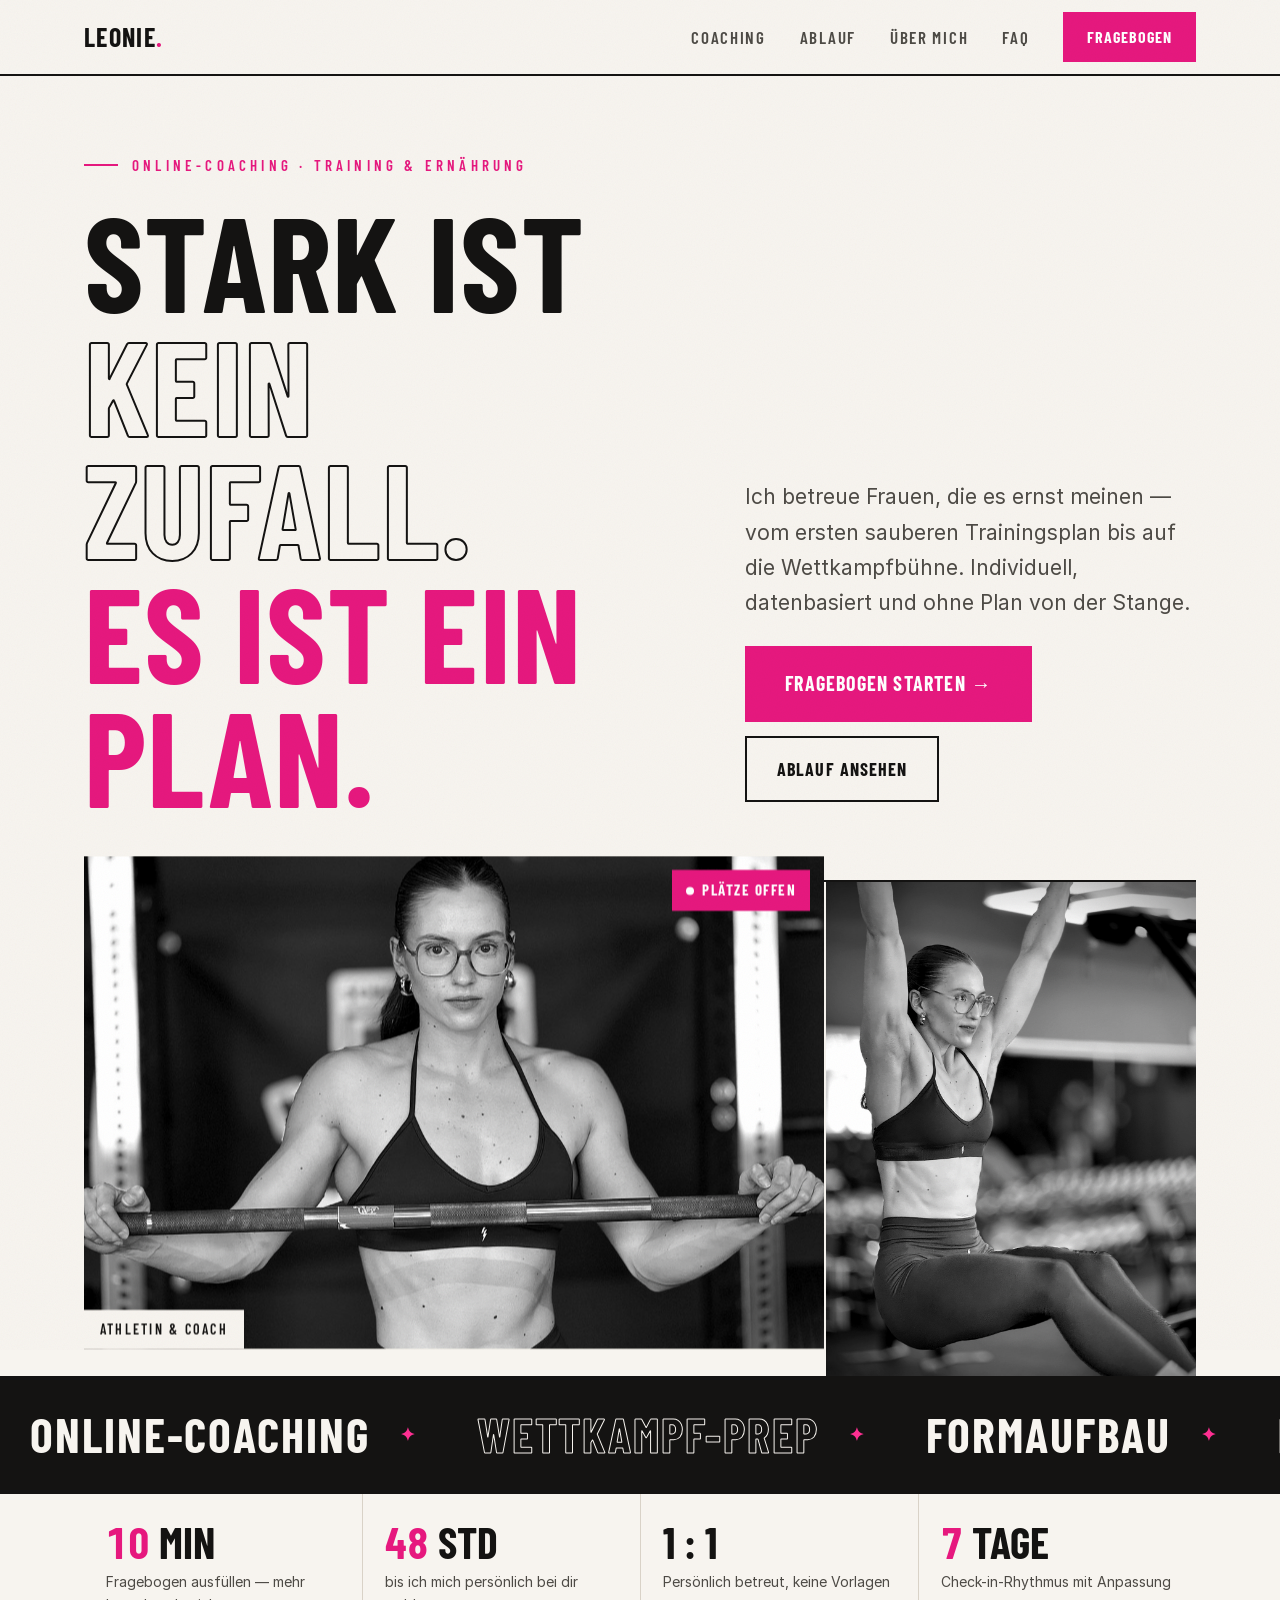
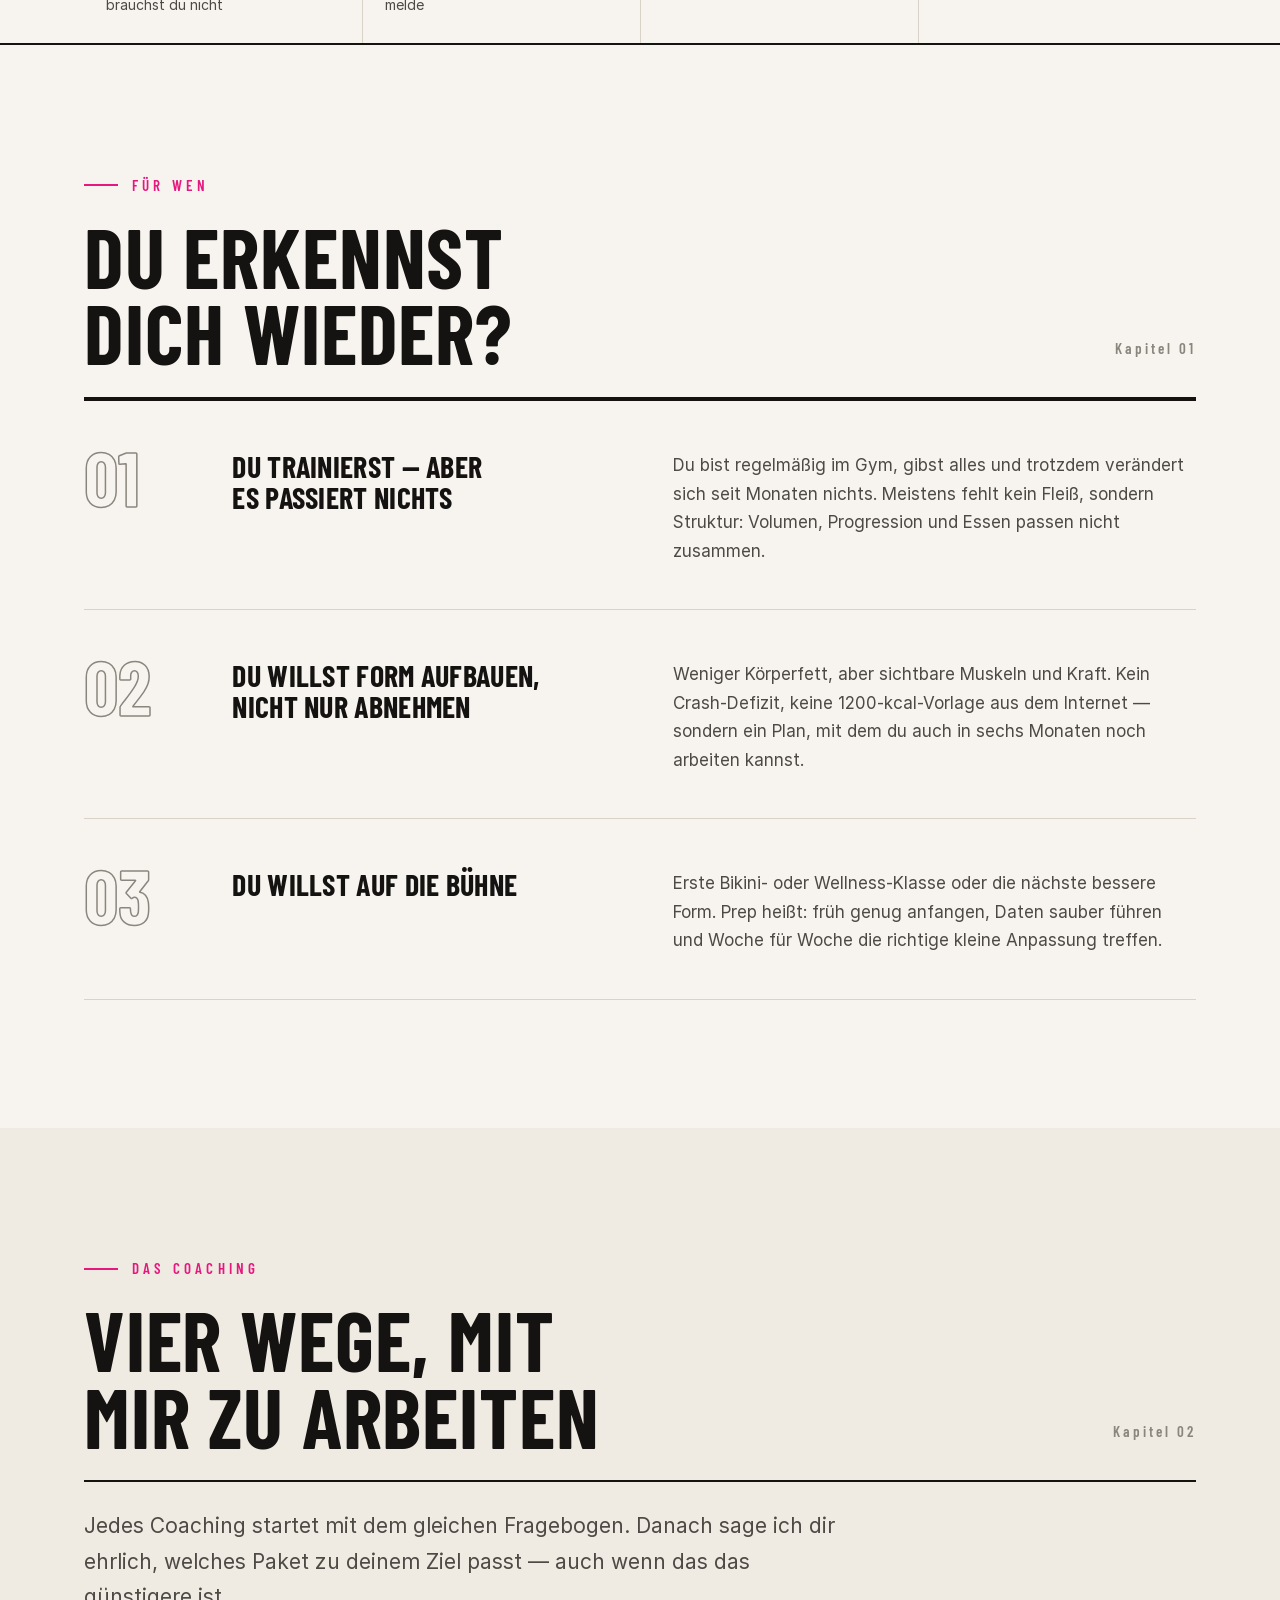
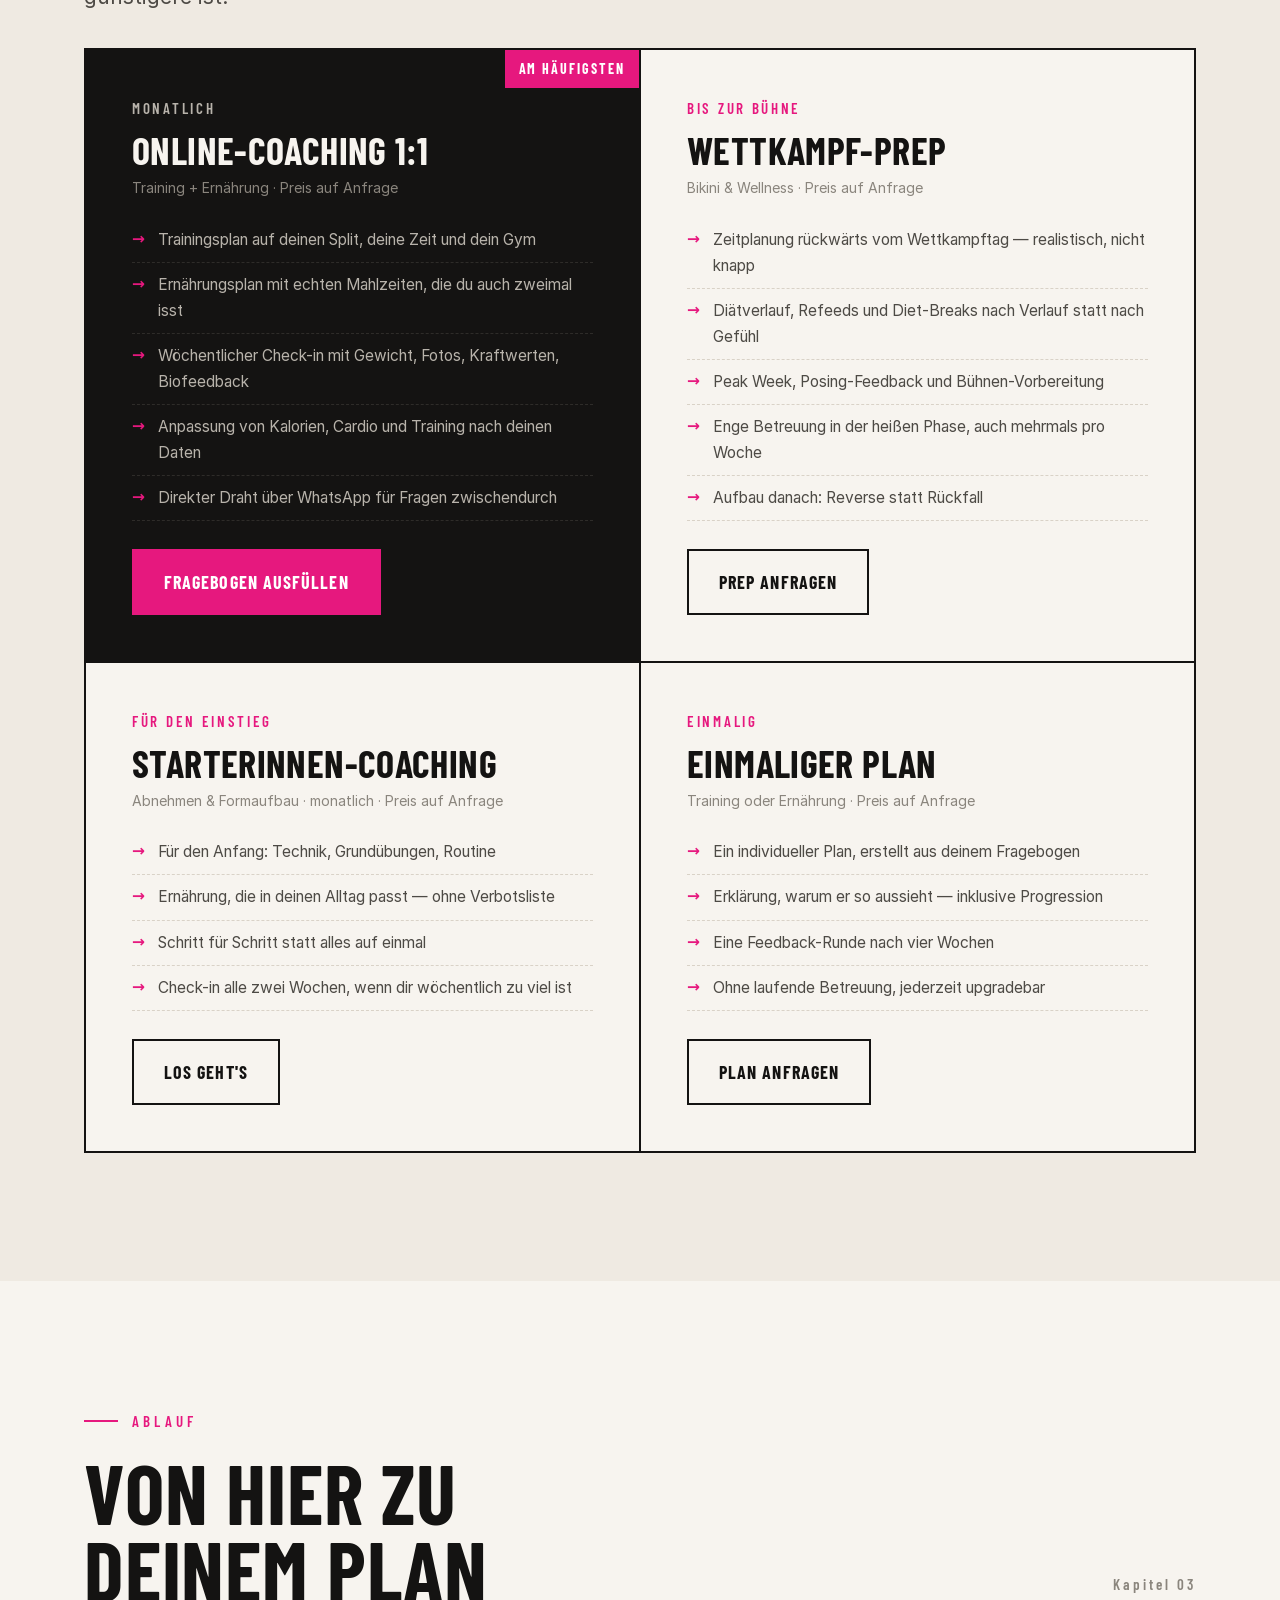
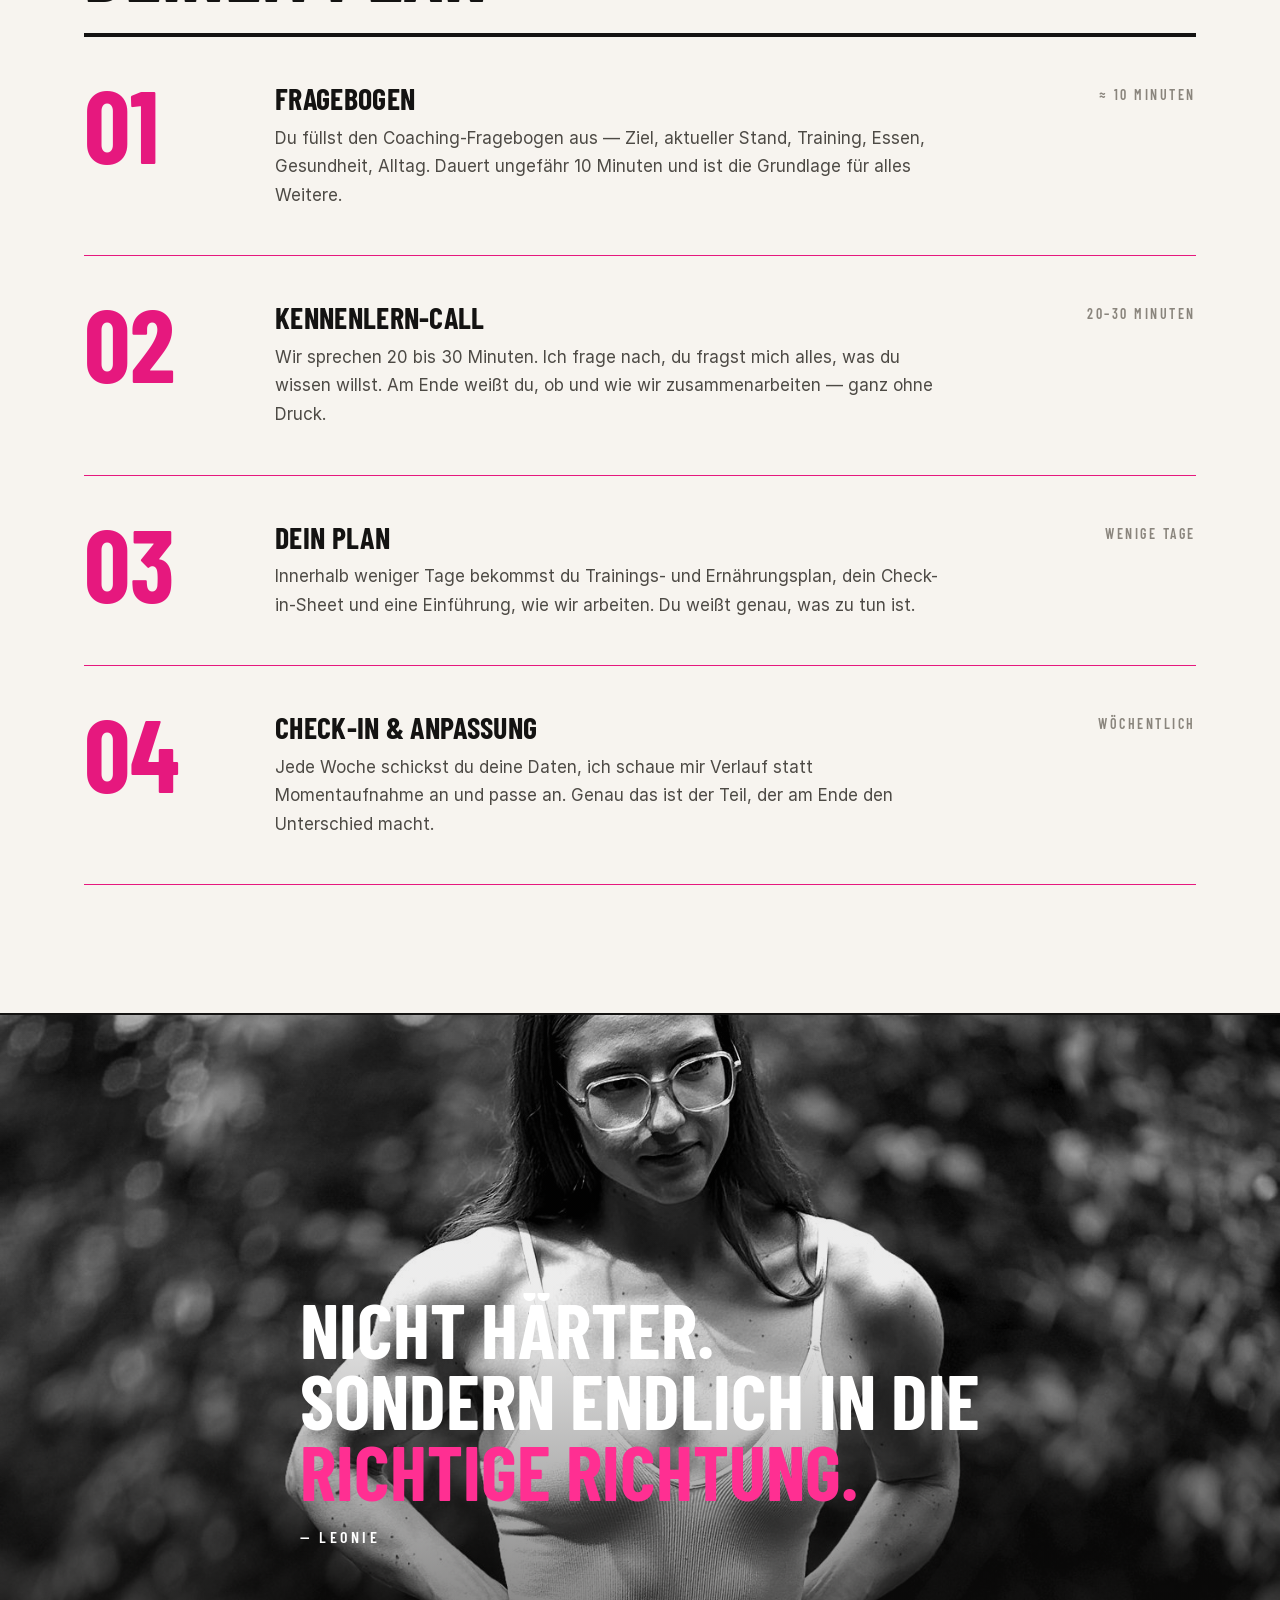
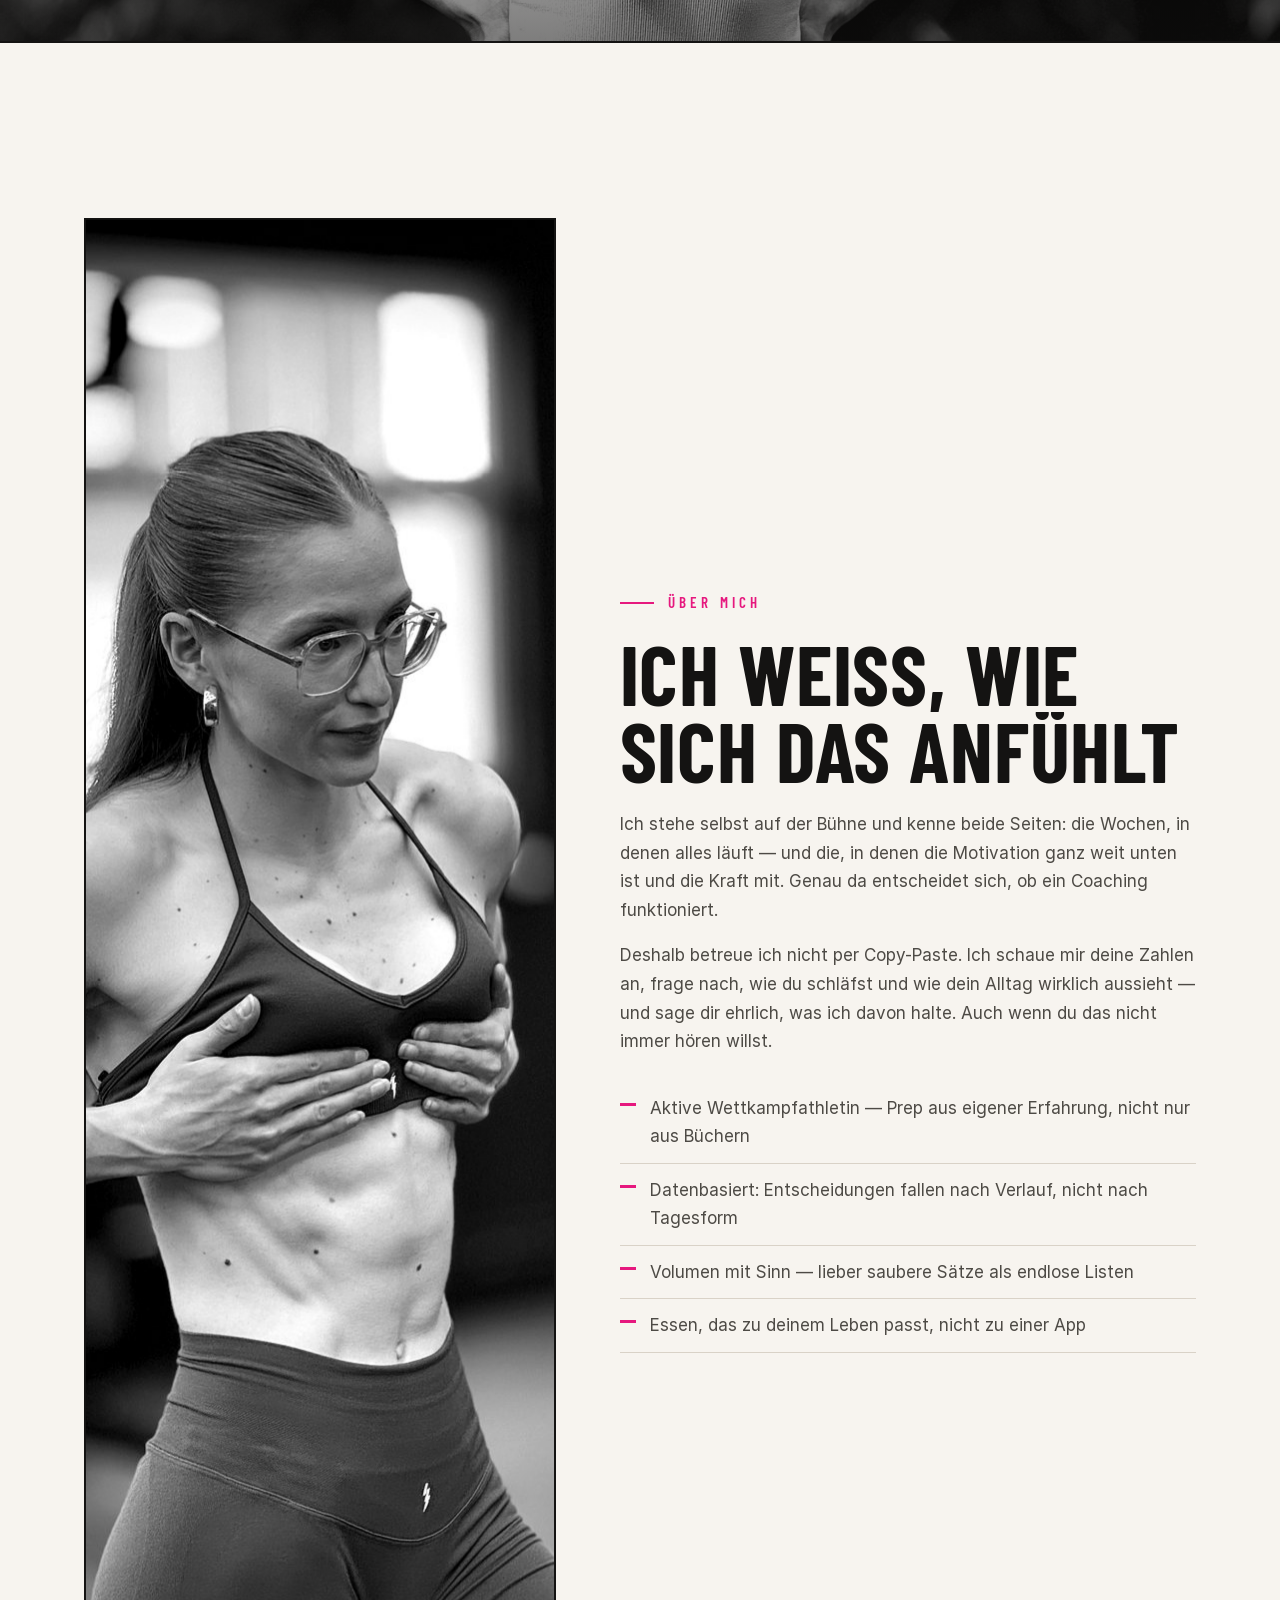
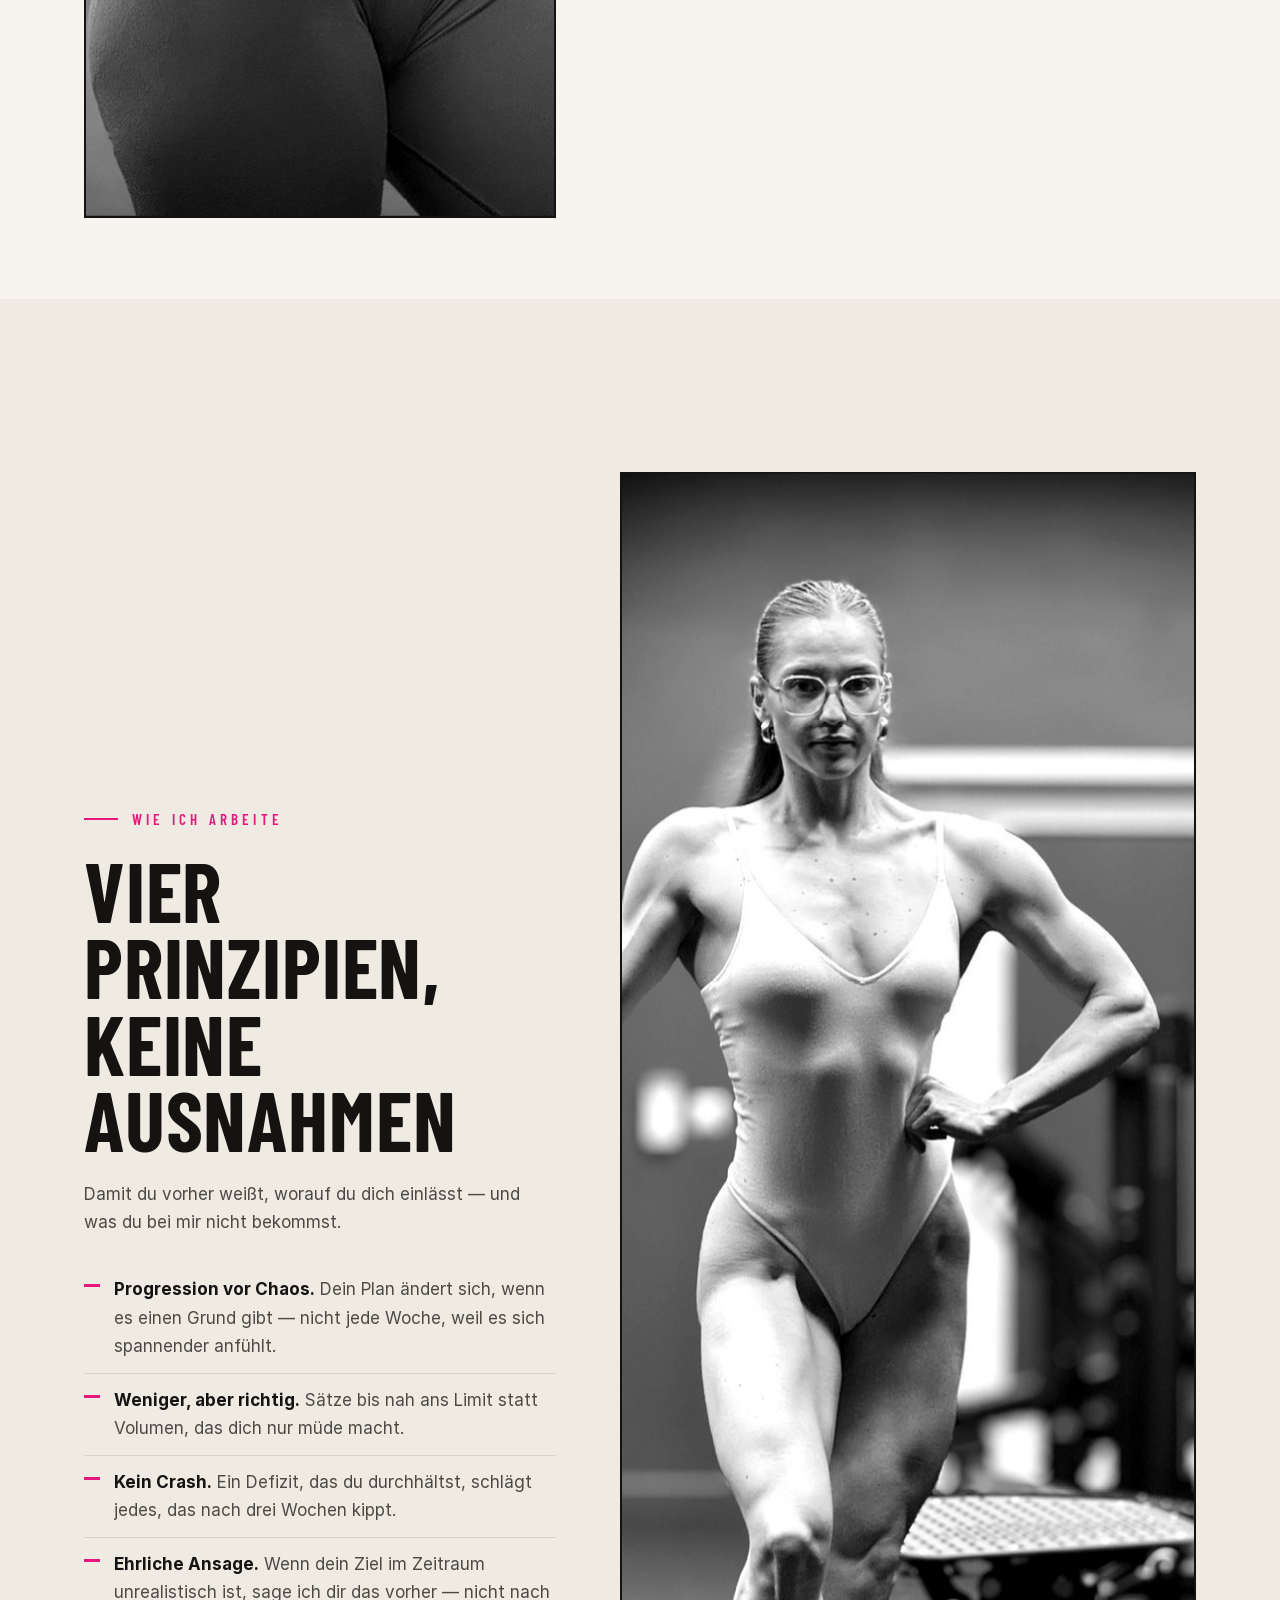
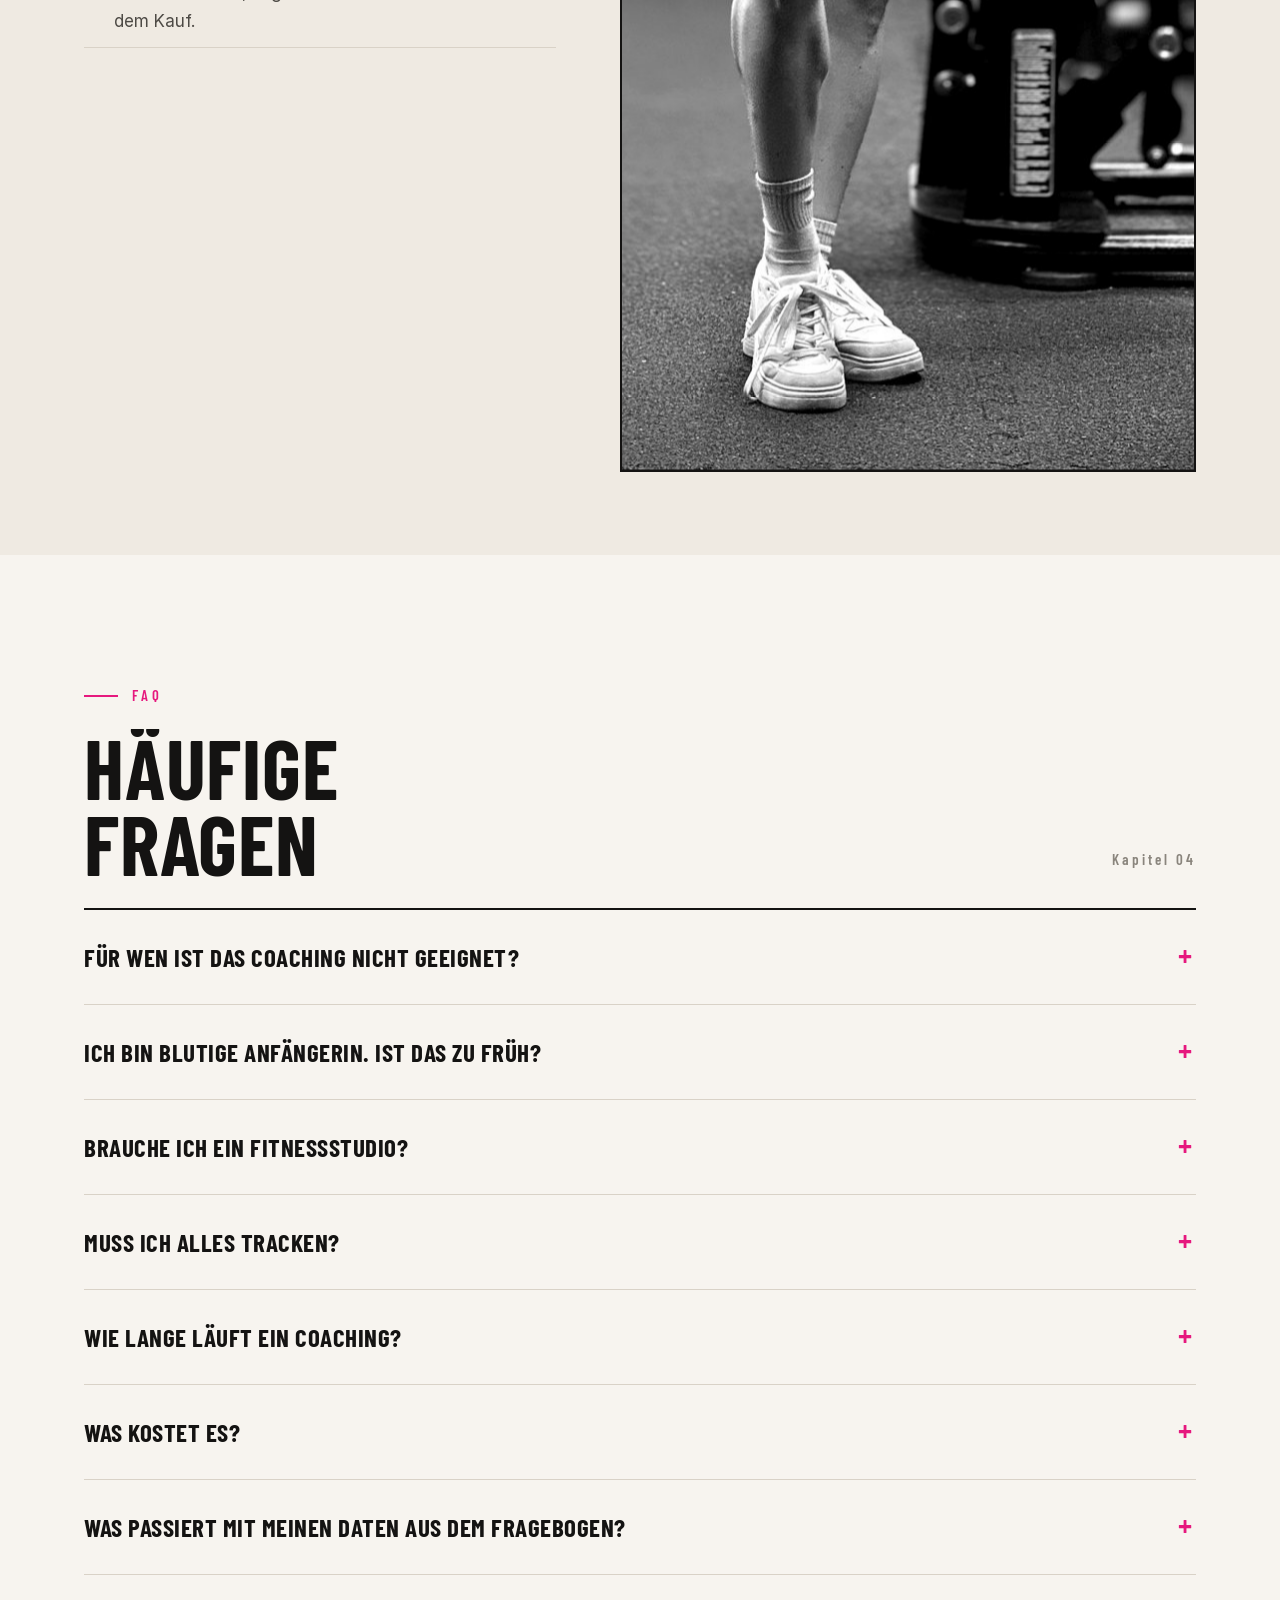
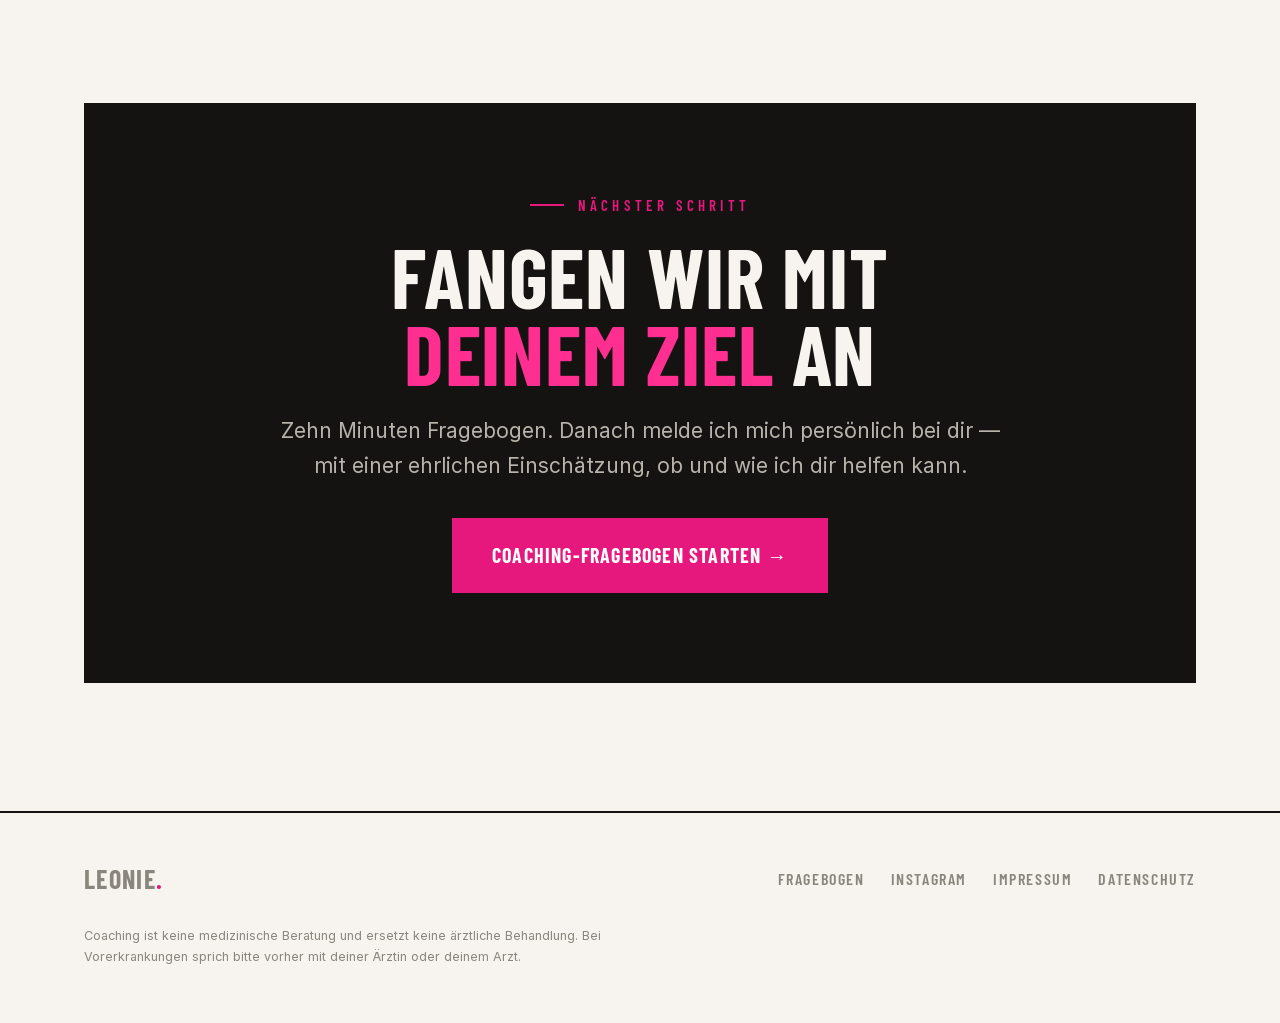
==== index.html @ c9018545 "Leonie Coaching Website — Launch-Stand" ====
<!DOCTYPE html>
<html lang="de">
<head>
<meta charset="utf-8">
<meta name="viewport" content="width=device-width, initial-scale=1">
<title>Leonie — Online-Coaching für Frauen | Training, Ernährung & Wettkampf-Prep</title>
<meta name="description" content="1:1 Online-Coaching für Frauen: Training, Ernährung und Wettkampf-Prep. Individuelle Pläne, wöchentliche Check-ins, ehrliche Betreuung. Jetzt Fragebogen ausfüllen.">
<meta property="og:title" content="Leonie — Online-Coaching für Frauen">
<meta property="og:description" content="Training, Ernährung und Wettkampf-Prep. 1:1 betreut, wöchentlich angepasst, keine Pläne von der Stange.">
<meta property="og:image" content="assets/img/og.jpg">
<meta property="og:type" content="website">
<meta name="theme-color" content="#f7f4ef">
<link rel="icon" href="data:image/svg+xml,<svg xmlns='http://www.w3.org/2000/svg' viewBox='0 0 32 32'><rect width='32' height='32' rx='6' fill='%23141312'/><text x='16' y='23' font-size='20' font-family='sans-serif' font-weight='bold' fill='%23ff2f92' text-anchor='middle'>L</text></svg>">
<link rel="stylesheet" href="assets/css/style.css">
<link rel="stylesheet" href="assets/css/anim.css">
</head>
<body>

<div class="progress-bar"></div>
<div class="grain" aria-hidden="true"></div>
<div class="cursor-glow" aria-hidden="true"></div>

<nav class="nav">
  <div class="wrap nav-inner">
    <a class="logo" href="index.html">Leonie<span>.</span></a>
    <button class="nav-toggle" aria-label="Menü" aria-expanded="false">
      <svg class="icon-burger" viewBox="0 0 24 24" fill="none" stroke="currentColor" stroke-width="2" stroke-linecap="round" aria-hidden="true"><path d="M3 6h18M3 12h18M3 18h18"/></svg>
      <svg class="icon-close" viewBox="0 0 24 24" fill="none" stroke="currentColor" stroke-width="2" stroke-linecap="round" aria-hidden="true"><path d="M5 5l14 14M19 5L5 19"/></svg>
    </button>
    <div class="nav-links">
      <a href="#angebot">Coaching</a>
      <a href="#ablauf">Ablauf</a>
      <a href="#ueber-mich">Über mich</a>
      <a href="#faq">FAQ</a>
      <a class="btn btn-primary" href="fragebogen.html"><span>Fragebogen</span></a>
    </div>
  </div>
</nav>

<header class="hero">
  <div class="wrap">
    <div class="hero-top">
      <div>
        <p class="eyebrow reveal">Online-Coaching · Training &amp; Ernährung</p>
        <h1 data-split>Stark ist<br><span class="outline">kein Zufall.</span><br><span class="accent">Es ist ein Plan.</span></h1>
      </div>
      <div class="hero-side reveal">
        <p class="lead">Ich betreue Frauen, die es ernst meinen — vom ersten sauberen Trainingsplan bis auf die Wettkampfbühne. Individuell, datenbasiert und ohne Plan von der Stange.</p>
        <div class="hero-cta">
          <a class="btn btn-primary btn-lg" href="fragebogen.html"><span>Fragebogen starten →</span></a>
          <a class="btn" href="#ablauf"><span>Ablauf ansehen</span></a>
        </div>
      </div>
    </div>
    <div class="hero-media">
      <figure class="img-reveal" data-parallax="0.04">
        <span class="flash" aria-hidden="true"></span>
        <img src="assets/img/stare-bw.jpg" alt="Leonie an der Langhantel, Blick in die Kamera" width="1200" height="1600" fetchpriority="high">
        <figcaption>Athletin &amp; Coach</figcaption>
        <div class="hero-badge"><span class="dot-live"></span> Plätze offen</div>
      </figure>
      <figure class="img-reveal">
        <span class="flash" aria-hidden="true"></span>
        <img src="assets/img/hang-bw.jpg" alt="Leonie beim Training an der Klimmzugstange" width="1200" height="1600" loading="lazy">
      </figure>
    </div>
  </div>
</header>

<div class="marquee" aria-hidden="true">
  <div class="marquee-track">
    <span>Online-Coaching</span><span>Wettkampf-Prep</span><span>Formaufbau</span><span>Krafttraining</span><span>Ernährung</span><span>Check-ins</span>
  </div>
</div>

<div class="trust">
  <div class="wrap trust-inner">
    <div class="trust-item"><b><span class="counter" data-count="10"></span> Min</b>Fragebogen ausfüllen — mehr brauchst du nicht</div>
    <div class="trust-item"><b><span class="counter" data-count="48"></span> Std</b>bis ich mich persönlich bei dir melde</div>
    <div class="trust-item"><b>1 : 1</b>Persönlich betreut, keine Vorlagen</div>
    <div class="trust-item"><b><span class="counter" data-count="7"></span> Tage</b>Check-in-Rhythmus mit Anpassung</div>
  </div>
</div>

<section id="fuer-wen">
  <div class="wrap">
    <div class="section-head reveal">
      <div>
        <p class="eyebrow">Für wen</p>
        <h2 data-split>Du erkennst<br>dich wieder?</h2>
      </div>
      <span class="index">Kapitel 01</span>
    </div>
    <div class="ed-list">
      <div class="ed-item reveal">
        <span class="ed-num">01</span>
        <h3>Du trainierst — aber es passiert nichts</h3>
        <p>Du bist regelmäßig im Gym, gibst alles und trotzdem verändert sich seit Monaten nichts. Meistens fehlt kein Fleiß, sondern Struktur: Volumen, Progression und Essen passen nicht zusammen.</p>
      </div>
      <div class="ed-item reveal">
        <span class="ed-num">02</span>
        <h3>Du willst Form aufbauen, nicht nur abnehmen</h3>
        <p>Weniger Körperfett, aber sichtbare Muskeln und Kraft. Kein Crash-Defizit, keine 1200-kcal-Vorlage aus dem Internet — sondern ein Plan, mit dem du auch in sechs Monaten noch arbeiten kannst.</p>
      </div>
      <div class="ed-item reveal">
        <span class="ed-num">03</span>
        <h3>Du willst auf die Bühne</h3>
        <p>Erste Bikini- oder Wellness-Klasse oder die nächste bessere Form. Prep heißt: früh genug anfangen, Daten sauber führen und Woche für Woche die richtige kleine Anpassung treffen.</p>
      </div>
    </div>
  </div>
</section>

<section id="angebot" style="background:var(--paper-2)">
  <div class="wrap">
    <div class="section-head reveal">
      <div>
        <p class="eyebrow">Das Coaching</p>
        <h2 data-split>Vier Wege, mit<br>mir zu arbeiten</h2>
      </div>
      <span class="index">Kapitel 02</span>
    </div>
    <p class="lead reveal" style="margin:26px 0 34px">Jedes Coaching startet mit dem gleichen Fragebogen. Danach sage ich dir ehrlich, welches Paket zu deinem Ziel passt — auch wenn das das günstigere ist.</p>

    <div class="pkg-grid" data-stagger>
      <article class="pkg featured">
        <span class="pkg-tag">Am häufigsten</span>
        <p class="kicker">Monatlich</p>
        <h3>Online-Coaching 1:1</h3>
        <p class="price">Training + Ernährung · Preis auf Anfrage</p>
        <ul>
          <li>Trainingsplan auf deinen Split, deine Zeit und dein Gym</li>
          <li>Ernährungsplan mit echten Mahlzeiten, die du auch zweimal isst</li>
          <li>Wöchentlicher Check-in mit Gewicht, Fotos, Kraftwerten, Biofeedback</li>
          <li>Anpassung von Kalorien, Cardio und Training nach deinen Daten</li>
          <li>Direkter Draht über WhatsApp für Fragen zwischendurch</li>
        </ul>
        <a class="btn btn-primary" href="fragebogen.html"><span>Fragebogen ausfüllen</span></a>
      </article>

      <article class="pkg">
        <p class="kicker">Bis zur Bühne</p>
        <h3>Wettkampf-Prep</h3>
        <p class="price">Bikini &amp; Wellness · Preis auf Anfrage</p>
        <ul>
          <li>Zeitplanung rückwärts vom Wettkampftag — realistisch, nicht knapp</li>
          <li>Diätverlauf, Refeeds und Diet-Breaks nach Verlauf statt nach Gefühl</li>
          <li>Peak Week, Posing-Feedback und Bühnen-Vorbereitung</li>
          <li>Enge Betreuung in der heißen Phase, auch mehrmals pro Woche</li>
          <li>Aufbau danach: Reverse statt Rückfall</li>
        </ul>
        <a class="btn" href="fragebogen.html"><span>Prep anfragen</span></a>
      </article>

      <article class="pkg">
        <p class="kicker">Für den Einstieg</p>
        <h3>Starterinnen-Coaching</h3>
        <p class="price">Abnehmen &amp; Formaufbau · monatlich · Preis auf Anfrage</p>
        <ul>
          <li>Für den Anfang: Technik, Grundübungen, Routine</li>
          <li>Ernährung, die in deinen Alltag passt — ohne Verbotsliste</li>
          <li>Schritt für Schritt statt alles auf einmal</li>
          <li>Check-in alle zwei Wochen, wenn dir wöchentlich zu viel ist</li>
        </ul>
        <a class="btn" href="fragebogen.html"><span>Los geht's</span></a>
      </article>

      <article class="pkg">
        <p class="kicker">Einmalig</p>
        <h3>Einmaliger Plan</h3>
        <p class="price">Training oder Ernährung · Preis auf Anfrage</p>
        <ul>
          <li>Ein individueller Plan, erstellt aus deinem Fragebogen</li>
          <li>Erklärung, warum er so aussieht — inklusive Progression</li>
          <li>Eine Feedback-Runde nach vier Wochen</li>
          <li>Ohne laufende Betreuung, jederzeit upgradebar</li>
        </ul>
        <a class="btn" href="fragebogen.html"><span>Plan anfragen</span></a>
      </article>
    </div>
  </div>
</section>

<section id="ablauf">
  <div class="wrap">
    <div class="section-head reveal">
      <div>
        <p class="eyebrow">Ablauf</p>
        <h2 data-split>Von hier zu<br>deinem Plan</h2>
      </div>
      <span class="index">Kapitel 03</span>
    </div>
    <div class="steps">
      <div class="step">
        <div class="step-n">01</div>
        <div>
          <h3>Fragebogen</h3>
          <p>Du füllst den Coaching-Fragebogen aus — Ziel, aktueller Stand, Training, Essen, Gesundheit, Alltag. Dauert ungefähr 10 Minuten und ist die Grundlage für alles Weitere.</p>
        </div>
        <span class="step-tag">≈ 10 Minuten</span>
      </div>
      <div class="step">
        <div class="step-n">02</div>
        <div>
          <h3>Kennenlern-Call</h3>
          <p>Wir sprechen 20 bis 30 Minuten. Ich frage nach, du fragst mich alles, was du wissen willst. Am Ende weißt du, ob und wie wir zusammenarbeiten — ganz ohne Druck.</p>
        </div>
        <span class="step-tag">20–30 Minuten</span>
      </div>
      <div class="step">
        <div class="step-n">03</div>
        <div>
          <h3>Dein Plan</h3>
          <p>Innerhalb weniger Tage bekommst du Trainings- und Ernährungsplan, dein Check-in-Sheet und eine Einführung, wie wir arbeiten. Du weißt genau, was zu tun ist.</p>
        </div>
        <span class="step-tag">Wenige Tage</span>
      </div>
      <div class="step">
        <div class="step-n">04</div>
        <div>
          <h3>Check-in &amp; Anpassung</h3>
          <p>Jede Woche schickst du deine Daten, ich schaue mir Verlauf statt Momentaufnahme an und passe an. Genau das ist der Teil, der am Ende den Unterschied macht.</p>
        </div>
        <span class="step-tag">Wöchentlich</span>
      </div>
    </div>
  </div>
</section>

<section class="quote">
  <div class="quote-inner">
    <div class="wrap">
      <div class="quote-text">
        <p data-split>Nicht härter.<br>Sondern endlich in die<br><span class="accent">richtige Richtung.</span></p>
        <cite class="reveal">— Leonie</cite>
      </div>
    </div>
  </div>
</section>

<section id="ueber-mich">
  <div class="wrap split">
    <div class="split-media img-reveal" data-parallax="0.04">
      <span class="flash" aria-hidden="true"></span>
      <img src="assets/img/about-bw.jpg" alt="Leonie im Gym" width="1200" height="1600" loading="lazy">
    </div>
    <div class="split-body">
      <p class="eyebrow reveal">Über mich</p>
      <h2 data-split>Ich weiß, wie<br>sich das anfühlt</h2>
      <div data-stagger>
        <p style="margin-top:22px">Ich stehe selbst auf der Bühne und kenne beide Seiten: die Wochen, in denen alles läuft — und die, in denen die Motivation ganz weit unten ist und die Kraft mit. Genau da entscheidet sich, ob ein Coaching funktioniert.</p>
        <p>Deshalb betreue ich nicht per Copy-Paste. Ich schaue mir deine Zahlen an, frage nach, wie du schläfst und wie dein Alltag wirklich aussieht — und sage dir ehrlich, was ich davon halte. Auch wenn du das nicht immer hören willst.</p>
        <ul>
          <li>Aktive Wettkampfathletin — Prep aus eigener Erfahrung, nicht nur aus Büchern</li>
          <li>Datenbasiert: Entscheidungen fallen nach Verlauf, nicht nach Tagesform</li>
          <li>Volumen mit Sinn — lieber saubere Sätze als endlose Listen</li>
          <li>Essen, das zu deinem Leben passt, nicht zu einer App</li>
        </ul>
      </div>
    </div>
  </div>
</section>

<section id="prinzipien" style="background:var(--paper-2)">
  <div class="wrap split reverse">
    <div class="split-media img-reveal" data-parallax="0.04">
      <span class="flash" aria-hidden="true"></span>
      <img src="assets/img/gym-bw.jpg" alt="Leonie beim Posing im Gym" width="1200" height="1600" loading="lazy">
    </div>
    <div class="split-body">
      <p class="eyebrow reveal">Wie ich arbeite</p>
      <h2 data-split>Vier Prinzipien,<br>keine Ausnahmen</h2>
      <div data-stagger>
        <p style="margin-top:22px">Damit du vorher weißt, worauf du dich einlässt — und was du bei mir nicht bekommst.</p>
        <ul>
          <li><strong>Progression vor Chaos.</strong> Dein Plan ändert sich, wenn es einen Grund gibt — nicht jede Woche, weil es sich spannender anfühlt.</li>
          <li><strong>Weniger, aber richtig.</strong> Sätze bis nah ans Limit statt Volumen, das dich nur müde macht.</li>
          <li><strong>Kein Crash.</strong> Ein Defizit, das du durchhältst, schlägt jedes, das nach drei Wochen kippt.</li>
          <li><strong>Ehrliche Ansage.</strong> Wenn dein Ziel im Zeitraum unrealistisch ist, sage ich dir das vorher — nicht nach dem Kauf.</li>
        </ul>
      </div>
    </div>
  </div>
</section>

<!-- ═══════════════════════════════════════════════════════════════════
     STIMMEN-SEKTION (deaktiviert, bis ECHTE Kundinnen-Zitate da sind)
     Aktivieren: den Kommentar um <section id="stimmen"> entfernen und
     die Platzhalter durch echte, freigegebene Zitate ersetzen.
     Keine erfundenen Testimonials veröffentlichen!
<section id="stimmen">
  <div class="wrap">
    <div class="section-head reveal">
      <div>
        <p class="eyebrow">Stimmen</p>
        <h2 data-split>Was meine<br>Athletinnen sagen</h2>
      </div>
      <span class="index">Kapitel 04</span>
    </div>
    <div class="grid-3" data-stagger>
      <figure class="proof-card">
        <blockquote>„[Echtes Zitat einer Kundin — mit ihrer Freigabe.]"</blockquote>
        <figcaption><span class="proof-avatar">A</span><span>[Vorname]<small>[Ziel, z. B. −8 kg in 5 Monaten]</small></span></figcaption>
      </figure>
      <figure class="proof-card">
        <blockquote>„[Echtes Zitat einer Kundin — mit ihrer Freigabe.]"</blockquote>
        <figcaption><span class="proof-avatar">B</span><span>[Vorname]<small>[Ziel]</small></span></figcaption>
      </figure>
      <figure class="proof-card">
        <blockquote>„[Echtes Zitat einer Kundin — mit ihrer Freigabe.]"</blockquote>
        <figcaption><span class="proof-avatar">C</span><span>[Vorname]<small>[Ziel]</small></span></figcaption>
      </figure>
    </div>
  </div>
</section>
═══════════════════════════════════════════════════════════════════ -->

<section id="faq">
  <div class="wrap">
    <div class="section-head reveal">
      <div>
        <p class="eyebrow">FAQ</p>
        <h2 data-split>Häufige<br>Fragen</h2>
      </div>
      <span class="index">Kapitel 04</span>
    </div>
    <div class="faq reveal" style="margin-top:0;border-top:0">
      <details>
        <summary>Für wen ist das Coaching nicht geeignet?</summary>
        <p>Wenn du eine Abkürzung suchst oder eine Garantie für ein bestimmtes Gewicht bis zu einem bestimmten Datum, passen wir nicht zusammen. Ich arbeite mit Frauen, die bereit sind, über Monate dranzubleiben.</p>
      </details>
      <details>
        <summary>Ich bin blutige Anfängerin. Ist das zu früh?</summary>
        <p>Nein. Im Gegenteil: Am Anfang saubere Technik und eine Routine zu lernen, spart dir später Jahre. Dafür gibt es das Starterinnen-Coaching.</p>
      </details>
      <details>
        <summary>Brauche ich ein Fitnessstudio?</summary>
        <p>Für die besten Ergebnisse ja. Dein Plan wird auf die Geräte gebaut, die du wirklich zur Verfügung hast — sag mir im Fragebogen einfach, wo du trainierst.</p>
      </details>
      <details>
        <summary>Muss ich alles tracken?</summary>
        <p>In der Regel ja, zumindest am Anfang. Ohne Daten rate ich nur. Wie eng wir das führen, hängt von deinem Ziel ab — eine Prep ist genauer als ein Formaufbau.</p>
      </details>
      <details>
        <summary>Wie lange läuft ein Coaching?</summary>
        <p>Sinnvoll sind mindestens drei Monate, weil sich vorher kein sauberer Verlauf zeigt. Eine Wettkampf-Prep planen wir vom Wettkampftag rückwärts.</p>
      </details>
      <details>
        <summary>Was kostet es?</summary>
        <p>Das hängt von Paket und Betreuungsintensität ab. Nach deinem Fragebogen bekommst du eine konkrete Empfehlung mit Preis — ohne dass du vorher irgendwo etwas eingibst, das Geld kostet.</p>
      </details>
      <details>
        <summary>Was passiert mit meinen Daten aus dem Fragebogen?</summary>
        <p>Deine Angaben werden nur zur Bearbeitung deiner Coaching-Anfrage verwendet und nicht weitergegeben. Details stehen in der <a href="datenschutz.html">Datenschutzerklärung</a>.</p>
      </details>
    </div>
  </div>
</section>

<section class="cta" style="padding-top:0">
  <div class="wrap">
    <div class="cta-box reveal">
      <p class="eyebrow" style="justify-content:center">Nächster Schritt</p>
      <h2 data-split>Fangen wir mit<br><span class="accent">deinem Ziel</span> an</h2>
      <p class="lead">Zehn Minuten Fragebogen. Danach melde ich mich persönlich bei dir — mit einer ehrlichen Einschätzung, ob und wie ich dir helfen kann.</p>
      <a class="btn btn-lg" href="fragebogen.html"><span>Coaching-Fragebogen starten →</span></a>
    </div>
  </div>
</section>

<footer>
  <div class="wrap">
    <div class="foot-inner">
      <a class="logo" href="index.html">Leonie<span>.</span></a>
      <div class="foot-links">
        <a href="fragebogen.html">Fragebogen</a>
        <a href="https://instagram.com/DEIN-INSTAGRAM" target="_blank" rel="noopener">Instagram</a>
        <a href="impressum.html">Impressum</a>
        <a href="datenschutz.html">Datenschutz</a>
      </div>
    </div>
    <p class="foot-note">Coaching ist keine medizinische Beratung und ersetzt keine ärztliche Behandlung. Bei Vorerkrankungen sprich bitte vorher mit deiner Ärztin oder deinem Arzt.</p>
  </div>
</footer>

<div class="sticky-cta" id="stickyCta" aria-hidden="true">
  <a class="btn btn-primary" href="fragebogen.html"><span>Coaching-Fragebogen starten →</span></a>
</div>

<script src="assets/js/main.js"></script>
</body>
</html>
---- assets/css/style.css ----
/* Leonie Coaching v2 — Helles Editorial-System (Magazin-Look) */

@font-face {
  font-family: 'Barlow Condensed';
  src: url('../fonts/BarlowCondensed-Bold.ttf') format('truetype');
  font-weight: 700;
  font-display: swap;
}
@font-face {
  font-family: 'Barlow Condensed';
  src: url('../fonts/BarlowCondensed-SemiBold.ttf') format('truetype');
  font-weight: 600;
  font-display: swap;
}
@font-face {
  font-family: 'Inter';
  src: url('../fonts/Inter-Regular.ttf') format('truetype');
  font-weight: 400;
  font-display: swap;
}
@font-face {
  font-family: 'Inter';
  src: url('../fonts/Inter-Bold.ttf') format('truetype');
  font-weight: 700;
  font-display: swap;
}

:root {
  --paper: #f7f4ef;        /* warmes Papier */
  --paper-2: #efeae2;      /* dunkleres Papier für Wechsel-Sektionen */
  --ink: #141312;          /* fast-schwarze Tinte */
  --ink-soft: #4d4a45;
  --ink-dim: #8a857d;
  --pink: #e6187e;         /* Leonie-Pink, auf Papier leicht vertieft */
  --pink-bright: #ff2f92;
  --pink-soft: rgba(230, 24, 126, 0.09);
  --rule: #d9d2c7;         /* Linien */
  --rule-dark: #141312;
  --maxw: 1240px;
  --pad: clamp(20px, 5vw, 72px);
}

* { box-sizing: border-box; }

html { scroll-behavior: smooth; scroll-padding-top: 92px; }

body {
  margin: 0;
  background: var(--paper);
  color: var(--ink);
  font-family: 'Inter', system-ui, -apple-system, 'Segoe UI', sans-serif;
  font-size: 17px;
  line-height: 1.68;
  -webkit-font-smoothing: antialiased;
}

img { max-width: 100%; display: block; }
a { color: inherit; }

h1, h2, h3, .display {
  font-family: 'Barlow Condensed', 'Inter', sans-serif;
  font-weight: 700;
  text-transform: uppercase;
  letter-spacing: 0.01em;
  line-height: 0.92;
  margin: 0;
}
h1 { font-size: clamp(52px, 10.5vw, 148px); }
h2 { font-size: clamp(40px, 6.5vw, 88px); }
h3 { font-size: clamp(22px, 2.6vw, 30px); line-height: 1.02; text-wrap: balance; }
p { margin: 0 0 1em; color: var(--ink-soft); }
strong { color: var(--ink); }

:focus-visible {
  outline: 2px solid var(--pink);
  outline-offset: 3px;
  border-radius: 2px;
}

.wrap { max-width: var(--maxw); margin: 0 auto; padding: 0 var(--pad); }
section { padding: clamp(72px, 10vw, 140px) 0; }

.eyebrow {
  font-family: 'Barlow Condensed', sans-serif; font-weight: 600;
  font-size: 15px; letter-spacing: 0.28em; text-transform: uppercase;
  color: var(--pink); margin: 0 0 20px; display: flex; align-items: center; gap: 14px;
}
.eyebrow::before { content: ''; width: 34px; height: 2px; background: var(--pink); }
.lead { font-size: clamp(17px, 2vw, 21px); color: var(--ink-soft); max-width: 58ch; }
.accent { color: var(--pink); }

/* Editorial-Linien */
.rule-top { border-top: 2px solid var(--rule-dark); }
.section-head {
  display: flex; justify-content: space-between; align-items: flex-end; gap: 24px;
  border-bottom: 2px solid var(--rule-dark); padding-bottom: 26px; margin-bottom: 0;
}
.section-head .index {
  font-family: 'Barlow Condensed', sans-serif; font-weight: 600;
  font-size: 15px; letter-spacing: .2em; color: var(--ink-dim); white-space: nowrap; padding-bottom: 10px;
}

/* ---------- Buttons ---------- */
.btn {
  display: inline-flex; align-items: center; justify-content: center; gap: 10px;
  padding: 16px 30px; border: 2px solid var(--ink); border-radius: 0;
  font-family: 'Barlow Condensed', sans-serif; font-weight: 700; font-size: 18px;
  letter-spacing: .06em; text-transform: uppercase;
  text-decoration: none; cursor: pointer; background: transparent; color: var(--ink);
  transition: background .2s ease, color .2s ease, transform .2s ease, border-color .2s ease;
  min-height: 48px;
}
.btn:hover { transform: translate(-2px, -2px); box-shadow: 4px 4px 0 var(--ink); }
.btn:active { transform: none; box-shadow: none; }
.btn-primary { background: var(--pink); border-color: var(--pink); color: #fff; }
.btn-primary:hover { box-shadow: 4px 4px 0 var(--ink); }
.btn-lg { padding: 19px 38px; font-size: 20px; }

/* ---------- Nav ---------- */
.nav {
  position: sticky; top: 0; z-index: 50;
  background: rgba(247, 244, 239, .9); backdrop-filter: blur(12px);
  border-bottom: 2px solid var(--rule-dark);
}
.nav-inner { display: flex; align-items: center; justify-content: space-between; height: 74px; }
.logo {
  font-family: 'Barlow Condensed', sans-serif; font-weight: 700; font-size: 26px;
  letter-spacing: .05em; text-decoration: none; text-transform: uppercase;
}
.logo span { color: var(--pink); }
.nav-links { display: flex; align-items: center; gap: 34px; }
.nav-links a:not(.btn) {
  font-family: 'Barlow Condensed', sans-serif; font-weight: 600; font-size: 17px;
  letter-spacing: .1em; text-transform: uppercase;
  color: var(--ink-soft); text-decoration: none; transition: color .15s;
}
.nav-links a:not(.btn):hover { color: var(--ink); }
.nav-links .btn { padding: 10px 22px; font-size: 16px; min-height: 42px; }
.nav-toggle {
  display: none; background: none; border: 0; color: var(--ink); cursor: pointer;
  width: 44px; height: 44px; align-items: center; justify-content: center;
}
.nav-toggle svg { width: 26px; height: 26px; }
.nav-toggle .icon-close { display: none; }
.nav-toggle[aria-expanded="true"] .icon-burger { display: none; }
.nav-toggle[aria-expanded="true"] .icon-close { display: block; }

/* ---------- Hero ---------- */
.hero { padding: clamp(40px, 6vw, 80px) 0 0; overflow: hidden; }
.hero-top { display: grid; grid-template-columns: 1.15fr .85fr; gap: clamp(28px, 4vw, 60px); align-items: end; }
.hero h1 { margin: 10px 0 0; }
.hero h1 .outline {
  color: transparent; -webkit-text-stroke: 2px var(--ink);
}
.hero-side { padding-bottom: 14px; }
.hero-side .lead { margin-bottom: 26px; }
.hero-cta { display: flex; flex-wrap: wrap; gap: 14px; }
.hero-media {
  margin-top: clamp(36px, 5vw, 64px);
  display: grid; grid-template-columns: 2fr 1fr; gap: 2px;
  border-top: 2px solid var(--rule-dark);
}
.hero-media figure { margin: 0; position: relative; overflow: hidden; background: var(--paper-2); }
.hero-media img { width: 100%; height: 100%; object-fit: cover; aspect-ratio: 16/10; }
.hero-media figure:last-child img { aspect-ratio: auto; }
.hero-media figcaption {
  position: absolute; left: 0; bottom: 0; background: var(--paper); color: var(--ink);
  font-family: 'Barlow Condensed', sans-serif; font-weight: 600; font-size: 14px;
  letter-spacing: .16em; text-transform: uppercase; padding: 8px 16px;
}
.hero-badge {
  position: absolute; right: 14px; top: 14px;
  background: var(--pink); color: #fff;
  font-family: 'Barlow Condensed', sans-serif; font-weight: 700; font-size: 15px;
  letter-spacing: .1em; text-transform: uppercase; padding: 8px 14px;
  display: flex; align-items: center; gap: 8px;
}
.dot-live { width: 8px; height: 8px; border-radius: 50%; background: #fff; animation: pulse 1.8s ease-in-out infinite; }
@keyframes pulse { 0%,100%{opacity:1} 50%{opacity:.35} }

/* ---------- Stat-Leiste ---------- */
.trust { border-top: 2px solid var(--rule-dark); border-bottom: 2px solid var(--rule-dark); background: var(--paper); }
.trust-inner { display: grid; grid-template-columns: repeat(4, 1fr); }
.trust-item {
  font-size: 14px; color: var(--ink-soft); padding: 26px 22px;
  border-left: 1px solid var(--rule);
}
.trust-item:first-child { border-left: 0; }
.trust-item b {
  display: block; font-family: 'Barlow Condensed', sans-serif; font-weight: 700;
  font-size: clamp(30px, 3.4vw, 44px); color: var(--ink); text-transform: uppercase;
  line-height: 1; margin-bottom: 6px;
}
.trust-item b .counter { color: var(--pink); }

/* ---------- Editorial-Listen (Für wen) ---------- */
.ed-list { border-top: 2px solid var(--rule-dark); margin-top: 0; }
.ed-item {
  display: grid; grid-template-columns: 110px 1fr 1.3fr; gap: clamp(18px, 3vw, 48px);
  padding: clamp(28px, 4vw, 44px) 0; border-bottom: 1px solid var(--rule);
  align-items: start; transition: background .25s;
}
.ed-item:hover { background: var(--pink-soft); }
.ed-num {
  font-family: 'Barlow Condensed', sans-serif; font-weight: 700;
  font-size: clamp(44px, 6vw, 76px); line-height: .85;
  color: transparent; -webkit-text-stroke: 1.5px var(--ink-dim);
  transition: color .3s, -webkit-text-stroke-color .3s;
}
.ed-item:hover .ed-num { color: var(--pink); -webkit-text-stroke-color: var(--pink); }
.ed-item h3 { padding-top: 6px; }
.ed-item p { margin: 0; padding-top: 6px; }

/* ---------- Pakete ---------- */
.pkg-grid { display: grid; grid-template-columns: repeat(2, 1fr); gap: 2px; background: var(--rule-dark); border: 2px solid var(--rule-dark); margin-top: 0; }
.pkg {
  background: var(--paper); padding: clamp(28px, 3.6vw, 46px);
  display: flex; flex-direction: column; position: relative; transition: background .25s;
}
.pkg:hover { background: #fffdf9; }
.pkg.featured { background: var(--ink); color: var(--paper); }
.pkg.featured h3 { color: var(--paper); }
.pkg.featured p, .pkg.featured li { color: #b8b3ab; }
.pkg-tag {
  position: absolute; top: 0; right: 0; background: var(--pink); color: #fff;
  font-family: 'Barlow Condensed', sans-serif; font-weight: 700; font-size: 14px;
  letter-spacing: .14em; text-transform: uppercase; padding: 7px 14px;
}
.pkg .kicker {
  font-family: 'Barlow Condensed', sans-serif; font-weight: 600; font-size: 15px;
  letter-spacing: .18em; text-transform: uppercase; color: var(--pink); margin: 0 0 10px;
}
.pkg h3 { font-size: clamp(26px, 3vw, 38px); margin-bottom: 6px; }
.pkg .price { font-size: 14px; color: var(--ink-dim); margin: 0 0 18px; }
.pkg.featured .price { color: #8a857d; }
.pkg ul { list-style: none; margin: 0 0 28px; padding: 0; }
.pkg li { position: relative; padding: 9px 0 9px 26px; font-size: 15.5px; color: var(--ink-soft); border-bottom: 1px dashed var(--rule); }
.pkg.featured li { border-bottom-color: #2e2c29; }
.pkg li::before { content: '→'; position: absolute; left: 0; top: 8px; color: var(--pink); font-weight: 700; }
.pkg .btn { margin-top: auto; align-self: flex-start; }
.pkg.featured .btn { border-color: var(--paper); color: var(--paper); }
.pkg.featured .btn:hover { box-shadow: 4px 4px 0 var(--pink); }
.pkg.featured .btn.btn-primary { background: var(--pink); border-color: var(--pink); color: #fff; }

/* ---------- Ablauf ---------- */
.steps { counter-reset: step; border-top: 2px solid var(--rule-dark); }
.step {
  display: grid; grid-template-columns: 140px 1fr; gap: clamp(20px, 4vw, 56px);
  padding: clamp(30px, 4vw, 46px) 0; border-bottom: 1px solid var(--rule); align-items: start;
  position: relative;
}
.step-n {
  font-family: 'Barlow Condensed', sans-serif; font-weight: 700;
  font-size: clamp(56px, 8vw, 110px); line-height: .8; color: var(--pink);
}
.step h3 { margin-bottom: 10px; }
.step p { margin: 0; max-width: 62ch; }
.step-tag {
  position: absolute; right: 0; top: clamp(30px, 4vw, 46px);
  font-family: 'Barlow Condensed', sans-serif; font-weight: 600; font-size: 14px;
  letter-spacing: .18em; text-transform: uppercase; color: var(--ink-dim);
}

/* ---------- Quote-Spread ---------- */
.quote { padding: 0; }
.quote-inner {
  position: relative; min-height: 70vh; display: flex; align-items: flex-end;
  background-image: linear-gradient(0deg, rgba(20, 19, 18, .55) 0%, rgba(20, 19, 18, .08) 55%), url('../img/hero-bw.jpg');
  background-size: cover; background-position: 50% 18%;
  border-top: 2px solid var(--rule-dark); border-bottom: 2px solid var(--rule-dark);
}
.quote-text { padding: clamp(44px, 7vw, 96px) 0; max-width: 900px; }
.quote-text p {
  font-family: 'Barlow Condensed', sans-serif; font-weight: 700; text-transform: uppercase;
  color: #fff; font-size: clamp(36px, 6vw, 84px); line-height: .92; margin: 0 0 18px;
}
.quote-text p .accent { color: var(--pink-bright); }
.quote-text cite {
  font-style: normal; font-family: 'Barlow Condensed', sans-serif; font-weight: 600;
  font-size: 16px; letter-spacing: .22em; text-transform: uppercase; color: #fff;
}

/* ---------- Split (Über mich / Prinzipien) ---------- */
.split { display: grid; grid-template-columns: .9fr 1.1fr; gap: clamp(32px, 5vw, 72px); align-items: center; }
.split.reverse .split-media { order: 2; }
.split-media { position: relative; }
.split-media img { width: 100%; aspect-ratio: 4/5; object-fit: cover; border: 2px solid var(--rule-dark); }
.split-media::after {
  content: ''; position: absolute; inset: 14px -14px -14px 14px; z-index: -1;
  background: var(--pink); opacity: .9;
}
.split-body ul { list-style: none; padding: 0; margin: 26px 0 0; }
.split-body li {
  position: relative; padding: 12px 0 12px 30px; color: var(--ink-soft);
  border-bottom: 1px solid var(--rule);
}
.split-body li::before { content: ''; position: absolute; left: 0; top: 21px; width: 16px; height: 3px; background: var(--pink); }

/* ---------- FAQ ---------- */
.faq { border-top: 2px solid var(--rule-dark); }
.faq details { border-bottom: 1px solid var(--rule); }
.faq summary {
  list-style: none; cursor: pointer; padding: 26px 48px 26px 0; position: relative;
  font-family: 'Barlow Condensed', sans-serif; font-weight: 700; font-size: clamp(19px, 2.2vw, 25px);
  text-transform: uppercase; letter-spacing: .02em;
}
.faq summary::-webkit-details-marker { display: none; }
.faq summary::after {
  content: '+'; position: absolute; right: 4px; top: 18px; font-size: 32px;
  color: var(--pink); font-weight: 400; transition: transform .2s;
}
.faq details[open] summary::after { content: '–'; }
.faq details p { padding: 0 48px 26px 0; margin: 0; max-width: 70ch; }
.faq a { color: var(--pink); }

/* ---------- CTA ---------- */
.cta { padding-bottom: clamp(72px, 10vw, 140px); }
.cta-box {
  border: 2px solid var(--rule-dark); background: var(--ink); color: var(--paper);
  padding: clamp(44px, 7vw, 88px) clamp(24px, 5vw, 72px);
  position: relative; overflow: hidden; text-align: center;
}
.cta-box h2 { color: var(--paper); }
.cta-box h2 .accent { color: var(--pink-bright); }
.cta-box .lead { color: #b8b3ab; margin: 22px auto 34px; }
.cta-box .btn { border-color: var(--pink); background: var(--pink); color: #fff; }
.cta-box .btn:hover { box-shadow: 4px 4px 0 var(--paper); }

/* ---------- Footer ---------- */
footer { border-top: 2px solid var(--rule-dark); padding: 44px 0 56px; background: var(--paper); }
.foot-inner { display: flex; flex-wrap: wrap; gap: 20px; justify-content: space-between; align-items: center; }
.foot-links { display: flex; gap: 26px; flex-wrap: wrap; }
footer a {
  color: var(--ink-dim); font-family: 'Barlow Condensed', sans-serif; font-weight: 600;
  font-size: 16px; letter-spacing: .1em; text-transform: uppercase; text-decoration: none;
}
footer a:hover { color: var(--ink); }
.foot-note { font-size: 12.5px; color: var(--ink-dim); margin: 24px 0 0; max-width: 76ch; }

/* ---------- Sticky-CTA (mobil) ---------- */
.sticky-cta {
  position: fixed; left: 0; right: 0; bottom: 0; z-index: 60;
  padding: 12px var(--pad) calc(12px + env(safe-area-inset-bottom));
  background: rgba(247, 244, 239, .94); backdrop-filter: blur(12px);
  border-top: 2px solid var(--rule-dark);
  transform: translateY(110%); transition: transform .45s cubic-bezier(.16, .84, .3, 1);
  display: none;
}
.sticky-cta.show { transform: none; }
.sticky-cta .btn { width: 100%; }
@media (max-width: 900px) {
  .sticky-cta { display: block; }
  body.has-sticky-cta footer { padding-bottom: 130px; }
}

/* ---------- Stimmen ---------- */
.proof-card { border: 2px solid var(--rule-dark); background: #fffdf9; padding: 28px; margin: 0; }
.proof-card blockquote { margin: 0 0 18px; font-size: 16.5px; color: var(--ink-soft); font-style: italic; }
.proof-card figcaption { display: flex; align-items: center; gap: 12px; font-size: 14px; font-weight: 700; }
.proof-card figcaption small { display: block; font-weight: 400; color: var(--ink-dim); }
.proof-avatar {
  width: 42px; height: 42px; border-radius: 50%; background: var(--pink-soft);
  border: 2px solid var(--pink); display: grid; place-items: center;
  font-family: 'Barlow Condensed', sans-serif; font-weight: 700; color: var(--pink);
}
.grid-3 { display: grid; grid-template-columns: repeat(3, 1fr); gap: 20px; margin-top: 44px; }

/* ---------- Rechtstexte ---------- */
.legal { max-width: 780px; }
.legal h1 { font-size: clamp(40px, 7vw, 92px); }
.legal h2 { margin-top: 52px; font-size: clamp(26px, 3.4vw, 40px); }
.legal h3 { margin-top: 30px; font-size: 20px; }
.legal p, .legal li { color: var(--ink-soft); font-size: 15.5px; }
.legal ul { padding-left: 20px; }
.legal a { color: var(--pink); }
.todo { background: var(--pink-soft); border-left: 3px solid var(--pink); padding: 2px 8px; color: var(--ink); }

/* ---------- Reveal-Basis ---------- */
.reveal { opacity: 0; transform: translateY(18px); transition: opacity .7s ease, transform .7s ease; }
.reveal.in { opacity: 1; transform: none; }
@media (prefers-reduced-motion: reduce) {
  .reveal { opacity: 1; transform: none; transition: none; }
  html { scroll-behavior: auto; }
}

/* ---------- Responsive ---------- */
@media (max-width: 900px) {
  .hero-top, .split, .pkg-grid { grid-template-columns: 1fr; }
  .split.reverse .split-media { order: 0; }
  .hero-media { grid-template-columns: 1fr; }
  .hero-media figure:last-child { display: none; }
  .trust-inner { grid-template-columns: repeat(2, 1fr); }
  .trust-item:nth-child(3) { border-left: 0; }
  .trust-item { border-top: 1px solid var(--rule); }
  .trust-item:nth-child(-n+2) { border-top: 0; }
  .ed-item { grid-template-columns: 64px 1fr; }
  .ed-item p { grid-column: 2; }
  .step { grid-template-columns: 76px 1fr; }
  .step-tag { display: none; }
  .grid-3 { grid-template-columns: 1fr; }
  .section-head { flex-direction: column; align-items: flex-start; gap: 8px; }
  .nav-toggle { display: flex; }
  .nav-links {
    position: absolute; top: 74px; left: 0; right: 0; flex-direction: column;
    align-items: stretch; gap: 0; background: var(--paper); border-bottom: 2px solid var(--rule-dark);
    padding: 8px var(--pad) 22px; display: none;
  }
  .nav-links.open { display: flex; }
  .nav-links a:not(.btn) { padding: 15px 0; border-bottom: 1px solid var(--rule); font-size: 19px; }
  .nav-links .btn { margin-top: 16px; }
  .quote-inner { background-position: 62% 14%; min-height: 78vh; }
}
---- assets/css/anim.css ----
/* Leonie Coaching v2 — Motion Layer (Editorial) */

/* ---------- Scroll-Fortschritt ---------- */
.progress-bar {
  position: fixed; top: 0; left: 0; height: 3px; width: 100%;
  background: var(--pink);
  transform: scaleX(0); transform-origin: 0 50%;
  z-index: 90; pointer-events: none;
}

/* ---------- Papier-Korn ---------- */
.grain {
  position: fixed; inset: -50%; z-index: 80; pointer-events: none; opacity: .05;
  background-image: url("data:image/svg+xml,%3Csvg xmlns='http://www.w3.org/2000/svg' width='140' height='140'%3E%3Cfilter id='n'%3E%3CfeTurbulence type='fractalNoise' baseFrequency='.85' numOctaves='3'/%3E%3C/filter%3E%3Crect width='140' height='140' filter='url(%23n)'/%3E%3C/svg%3E");
  mix-blend-mode: multiply;
}

/* Cursor-Glow entfällt im hellen Design — Element bleibt inert */
.cursor-glow { display: none; }

/* ---------- Split-Text: Zeilen-Reveal ---------- */
.split-line { display: block; overflow: hidden; }
.split-line > span {
  display: block; transform: translateY(108%);
  transition: transform 1s cubic-bezier(.16, .84, .3, 1);
}
.in .split-line > span, .split-line.in > span { transform: none; }
.split-line:nth-child(2) > span { transition-delay: .08s; }
.split-line:nth-child(3) > span { transition-delay: .16s; }
.split-line:nth-child(4) > span { transition-delay: .24s; }
.split-line:nth-child(5) > span { transition-delay: .32s; }

/* Wort-für-Wort */
.word { display: inline-block; opacity: 0; transform: translateY(16px); }
.in .word { animation: wordIn .7s cubic-bezier(.16, .84, .3, 1) forwards; }
@keyframes wordIn { to { opacity: 1; transform: none; } }

/* ---------- Gestaffelte Reveals ---------- */
[data-stagger] > * { opacity: 0; transform: translateY(24px); }
[data-stagger].in > * { animation: upIn .75s cubic-bezier(.16, .84, .3, 1) forwards; }
[data-stagger].in > *:nth-child(2) { animation-delay: .1s; }
[data-stagger].in > *:nth-child(3) { animation-delay: .2s; }
[data-stagger].in > *:nth-child(4) { animation-delay: .3s; }
[data-stagger].in > *:nth-child(5) { animation-delay: .4s; }
[data-stagger].in > *:nth-child(6) { animation-delay: .5s; }
@keyframes upIn { to { opacity: 1; transform: none; } }

/* ---------- Bild-Reveal: Vorhang in Papierfarbe + Zoom ---------- */
.img-reveal { position: relative; overflow: hidden; }
.img-reveal img { transform: scale(1.12); transition: transform 1.5s cubic-bezier(.16, .84, .3, 1); }
.img-reveal.in img { transform: scale(1); }
.img-reveal::before {
  content: ''; position: absolute; inset: 0; z-index: 2; background: var(--paper-2);
  transform-origin: 50% 100%; transition: transform 1s cubic-bezier(.7, 0, .2, 1);
}
.img-reveal.in::before { transform: scaleY(0); }
.img-reveal .flash {
  position: absolute; inset: 0; z-index: 3; background: var(--pink); pointer-events: none;
  transform: scaleY(1); transform-origin: 50% 100%; opacity: 0;
}
.img-reveal.in .flash { animation: flashWipe 1.05s cubic-bezier(.7, 0, .2, 1) forwards; }
@keyframes flashWipe {
  0% { opacity: 1; transform: scaleY(1); }
  100% { opacity: 1; transform: scaleY(0); }
}

/* ---------- Parallax ---------- */
[data-parallax] { will-change: transform; }

/* ---------- Laufband ---------- */
.marquee {
  border-top: 2px solid var(--rule-dark); border-bottom: 2px solid var(--rule-dark);
  background: var(--ink); overflow: hidden; padding: 16px 0;
  --mq-speed: 30s;
}
.marquee-track { display: flex; width: max-content; animation: mq var(--mq-speed) linear infinite; }
.marquee:hover .marquee-track { animation-play-state: paused; }
.marquee span {
  font-family: 'Barlow Condensed', sans-serif; font-weight: 700; text-transform: uppercase;
  font-size: clamp(26px, 4vw, 48px); letter-spacing: .04em;
  padding: 0 30px; display: flex; align-items: center; gap: 30px;
  color: var(--paper); white-space: nowrap;
}
.marquee span:nth-child(even) { color: transparent; -webkit-text-stroke: 1px var(--paper); }
.marquee span::after { content: '✦'; font-size: 18px; color: var(--pink-bright); -webkit-text-stroke: 0; }
@keyframes mq { to { transform: translateX(-50%); } }

/* ---------- Zahlen-Counter ---------- */
.counter { font-variant-numeric: tabular-nums; }

/* ---------- Link-Unterstrich ---------- */
.nav-links a:not(.btn) { position: relative; }
.nav-links a:not(.btn)::after {
  content: ''; position: absolute; left: 0; bottom: -5px; height: 2px; width: 100%;
  background: var(--pink); transform: scaleX(0); transform-origin: 100% 50%;
  transition: transform .35s cubic-bezier(.16, .84, .3, 1);
}
.nav-links a:not(.btn):hover::after { transform: scaleX(1); transform-origin: 0 50%; }

/* ---------- Hero-Wortmarke: leichtes Ein-Schieben ---------- */
.hero .eyebrow.reveal { transition-delay: .05s; }

/* ---------- Schritt-Linie zeichnet sich ---------- */
.step::after {
  content: ''; position: absolute; left: 0; bottom: -1px; width: 0; height: 1px;
  background: var(--pink); transition: width 1.1s cubic-bezier(.16, .84, .3, 1);
}
.step.in::after { width: 100%; }

@media (prefers-reduced-motion: reduce) {
  .grain, .dot-live { animation: none !important; }
  .marquee-track { animation: none; }
  .split-line > span, .word, [data-stagger] > * { opacity: 1 !important; transform: none !important; animation: none !important; }
  .img-reveal img { transform: none; }
  .img-reveal::before, .img-reveal .flash { display: none; }
}
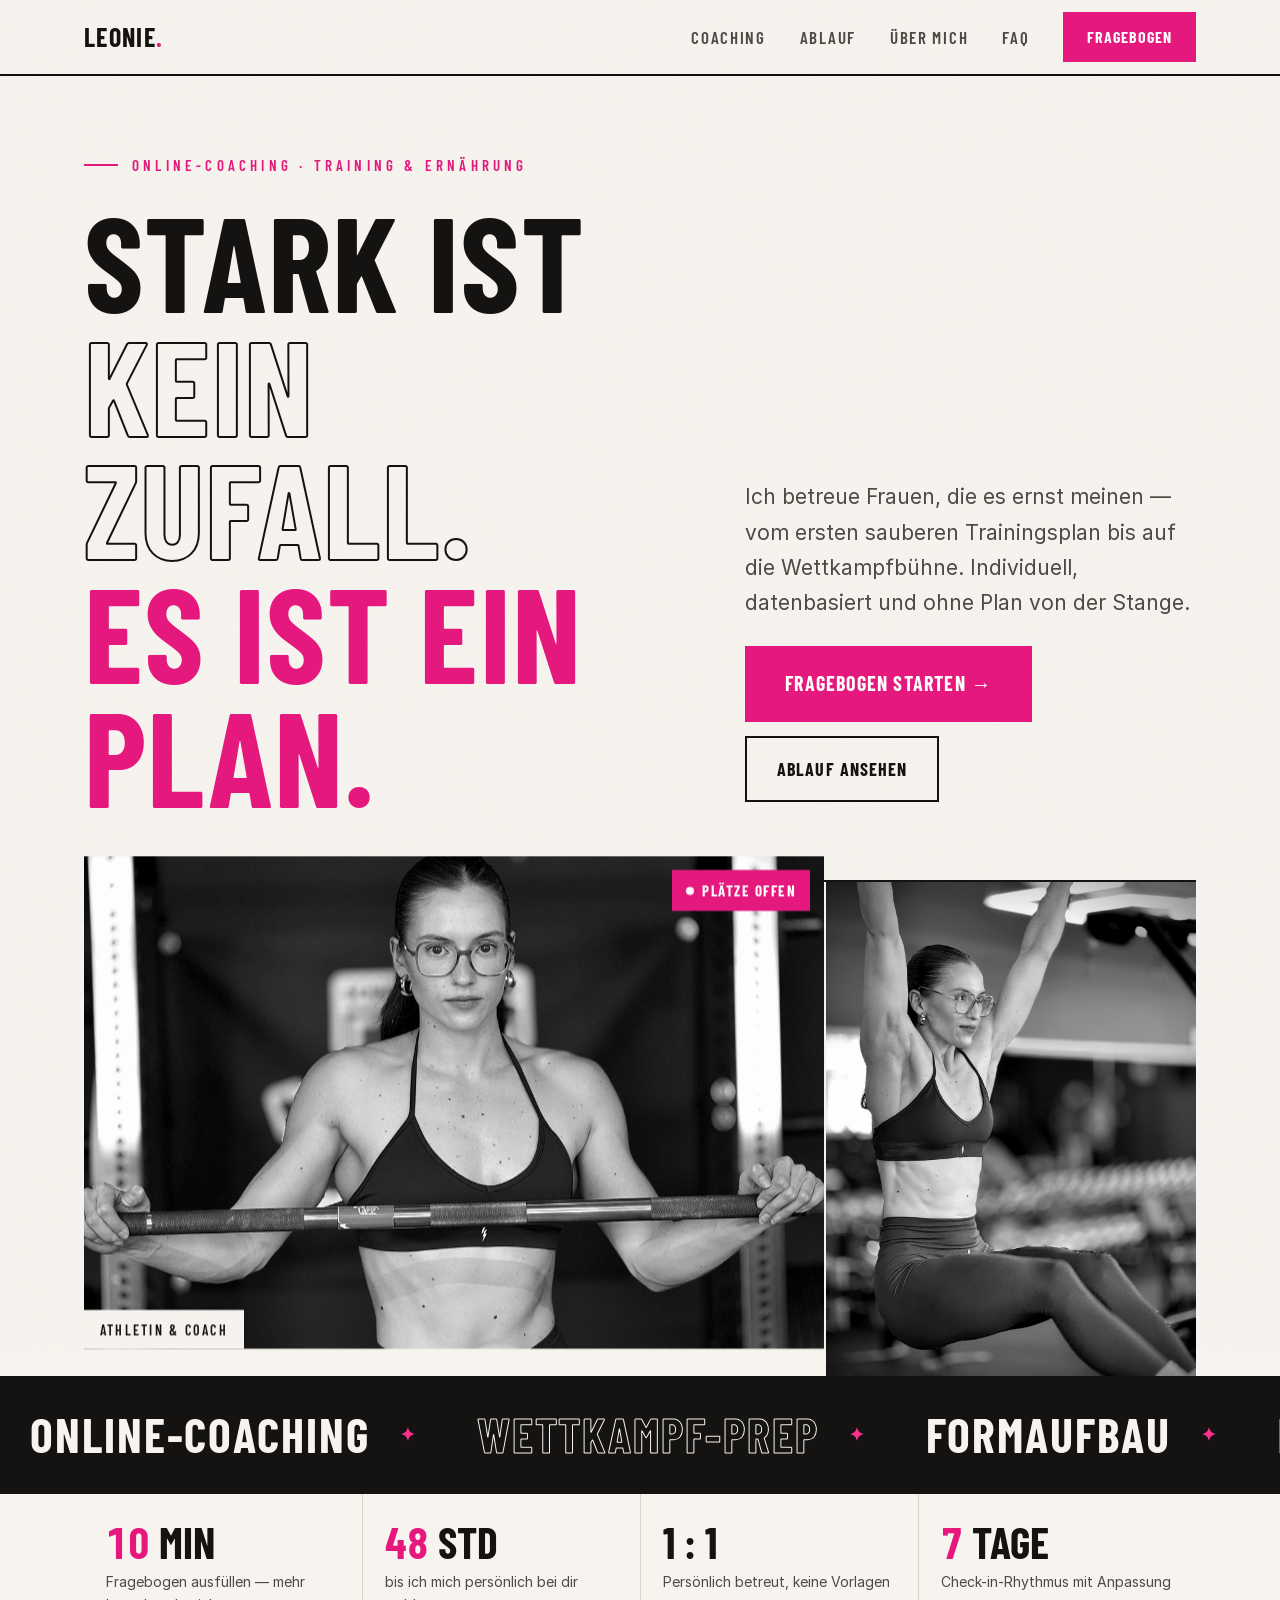
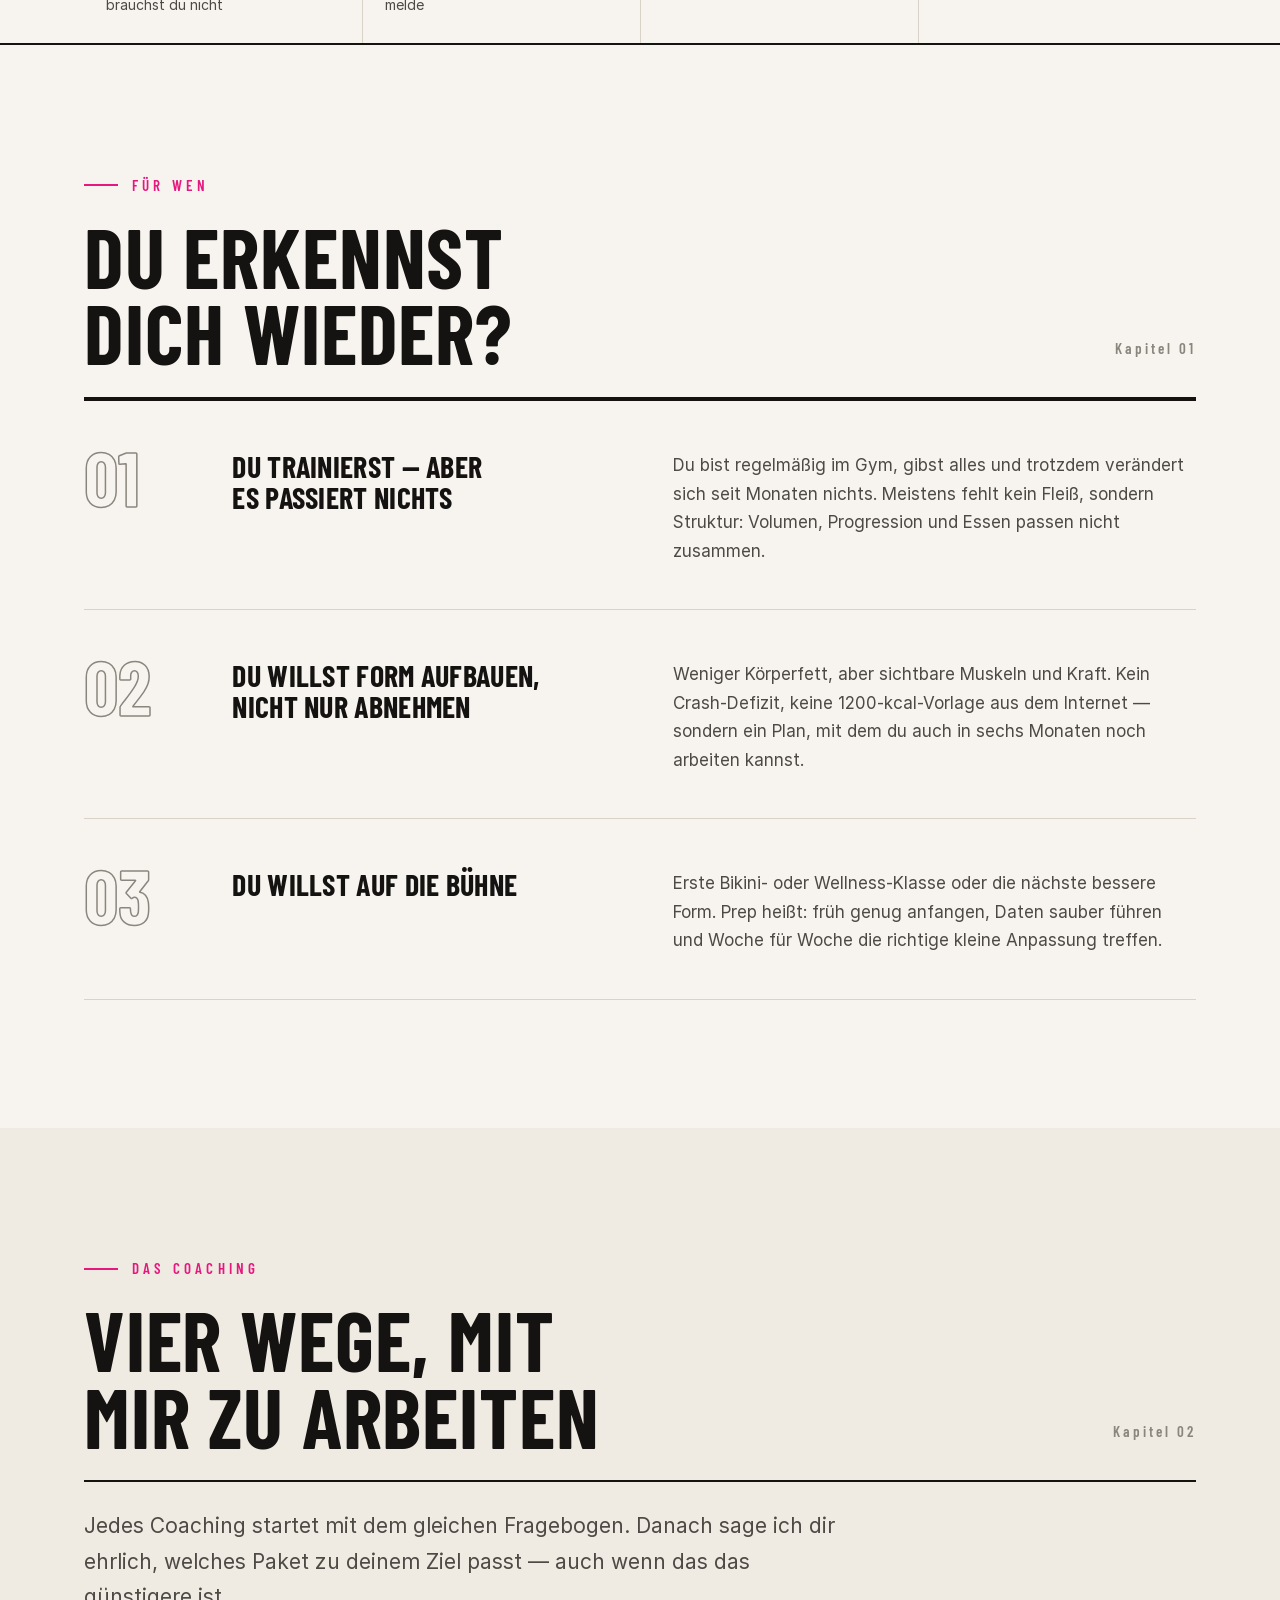
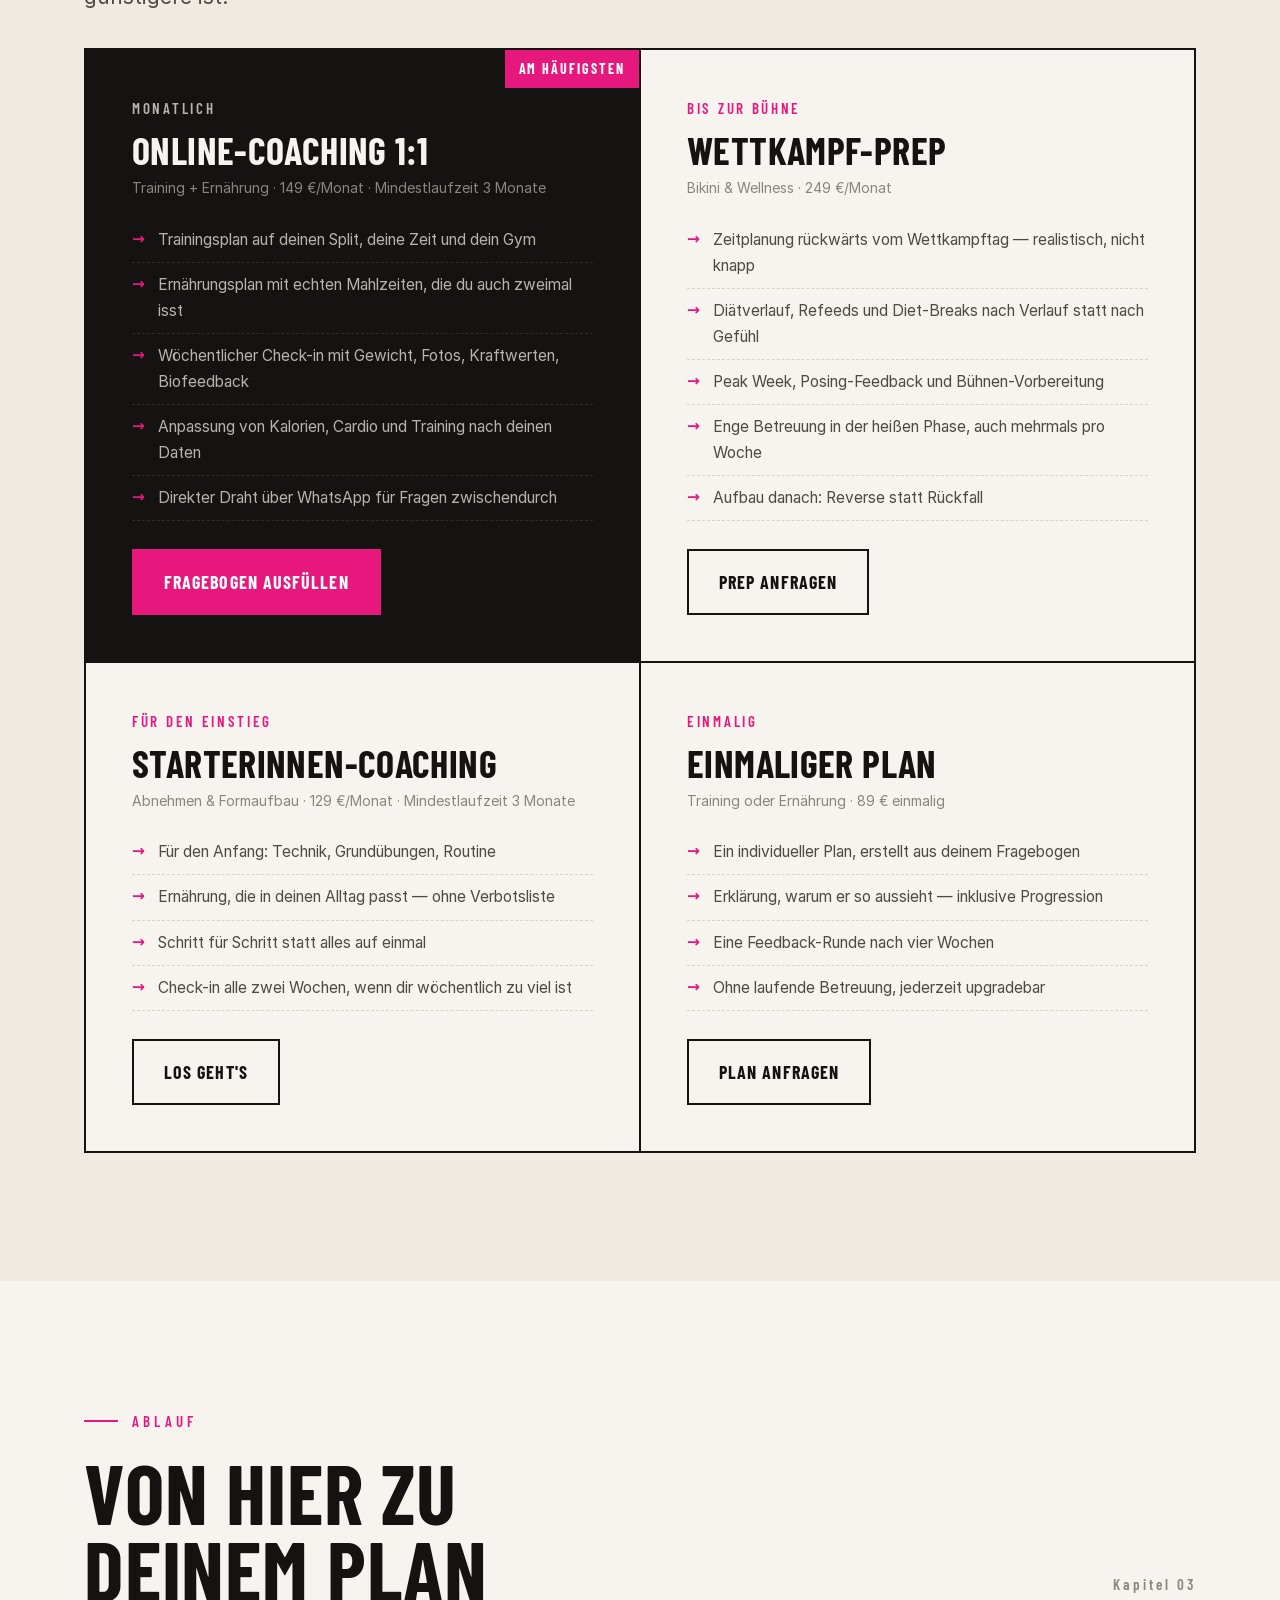
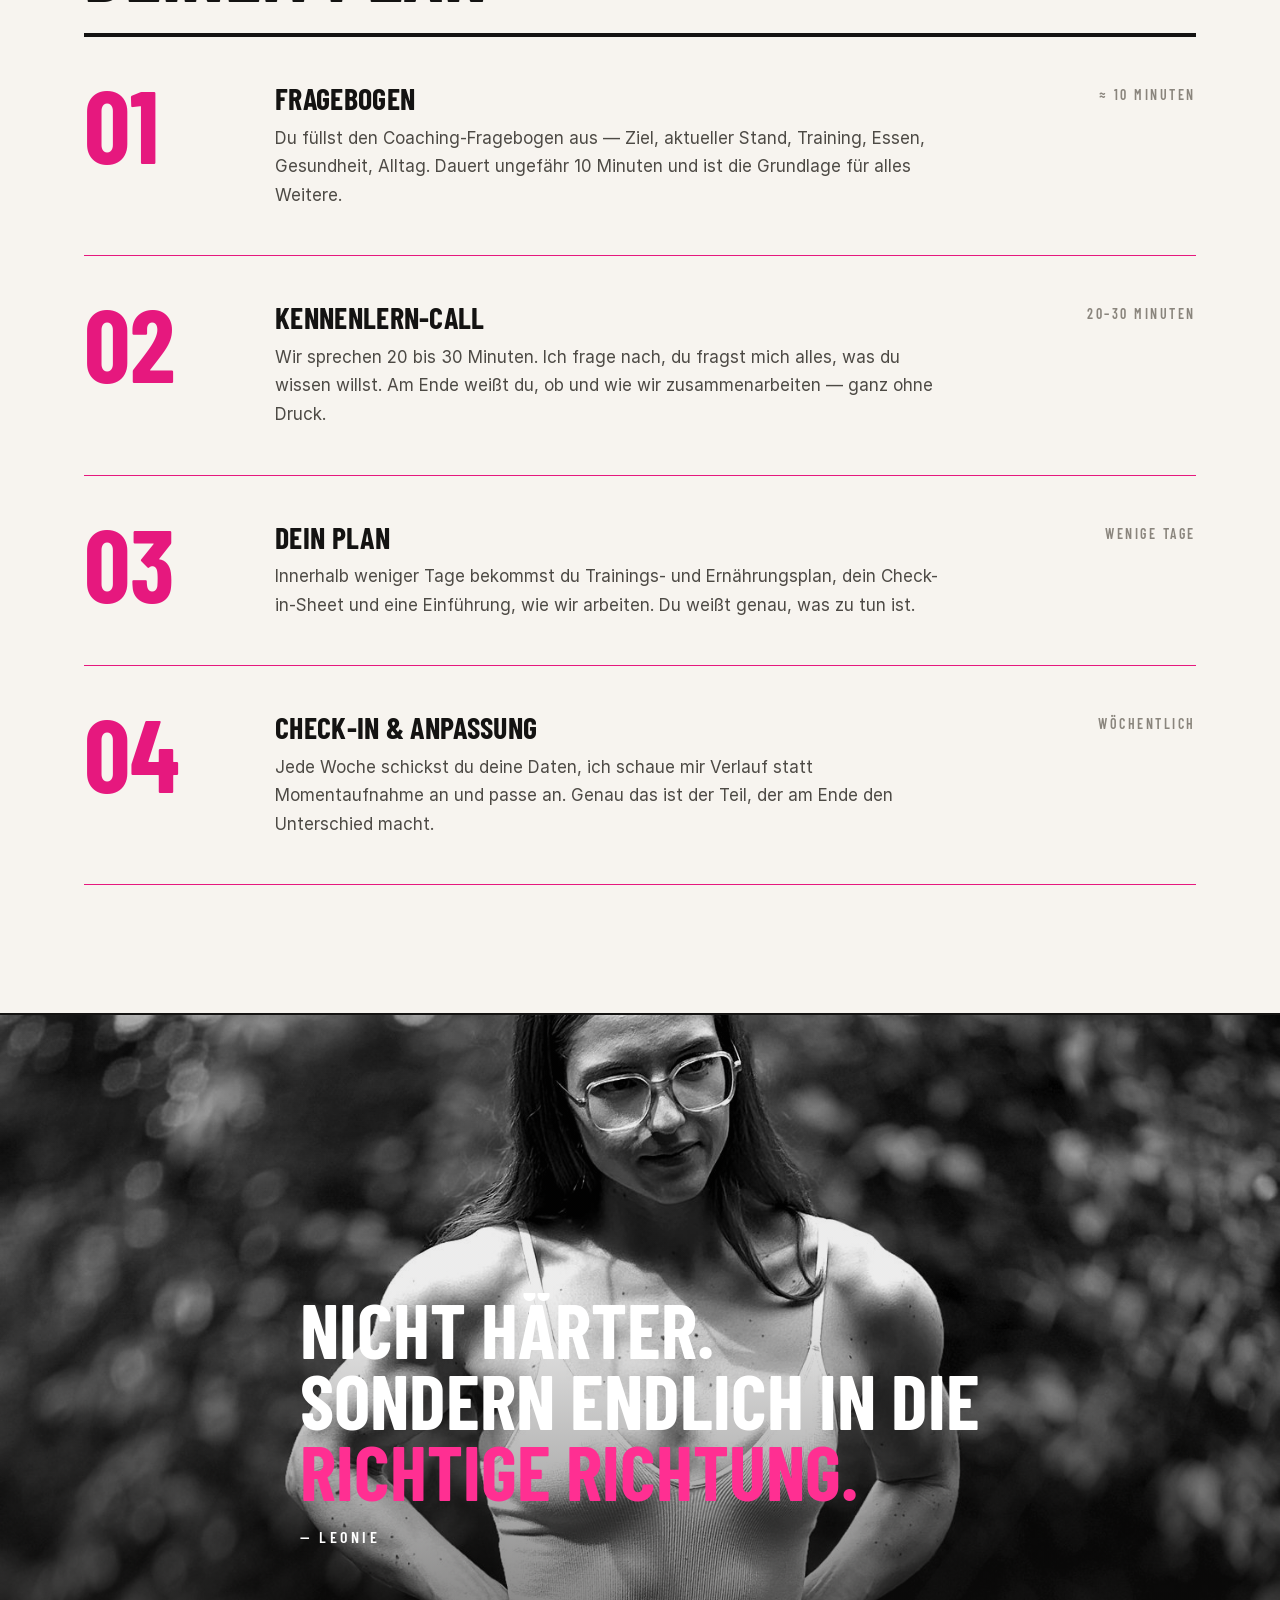
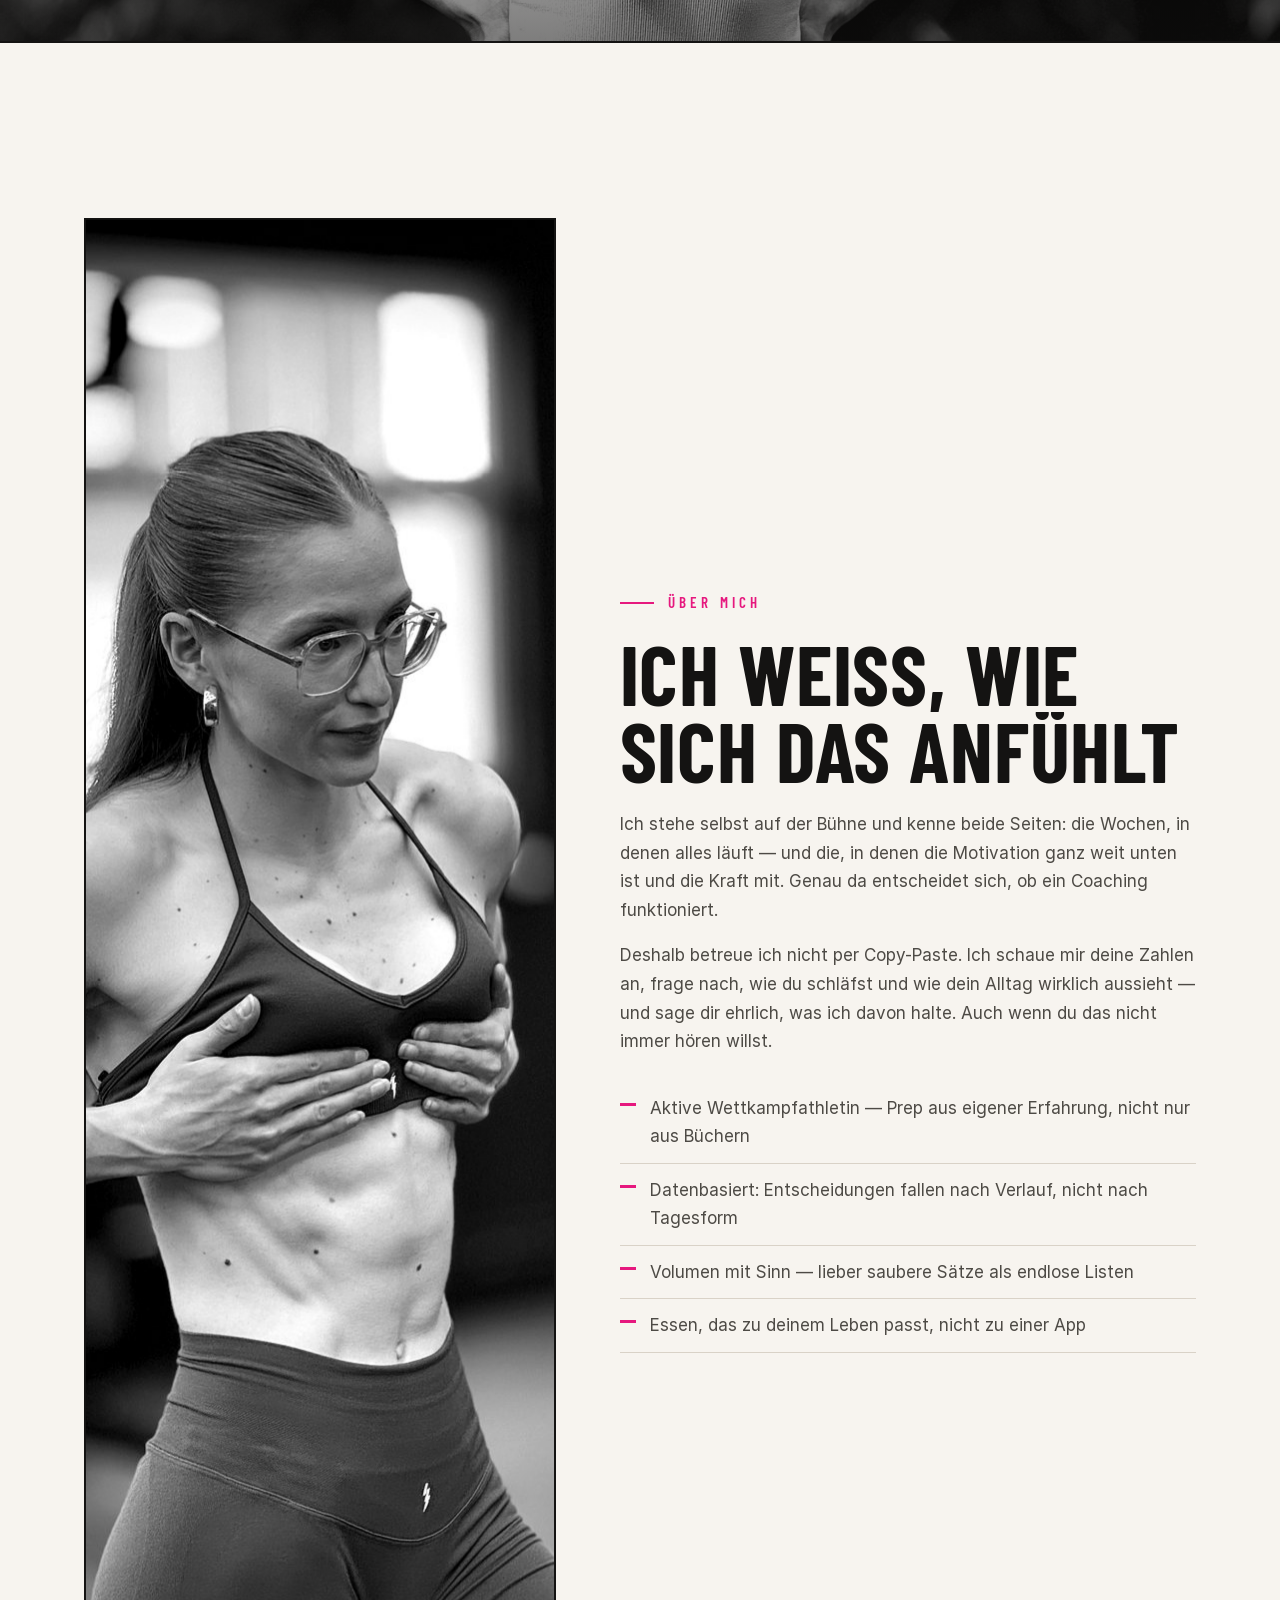
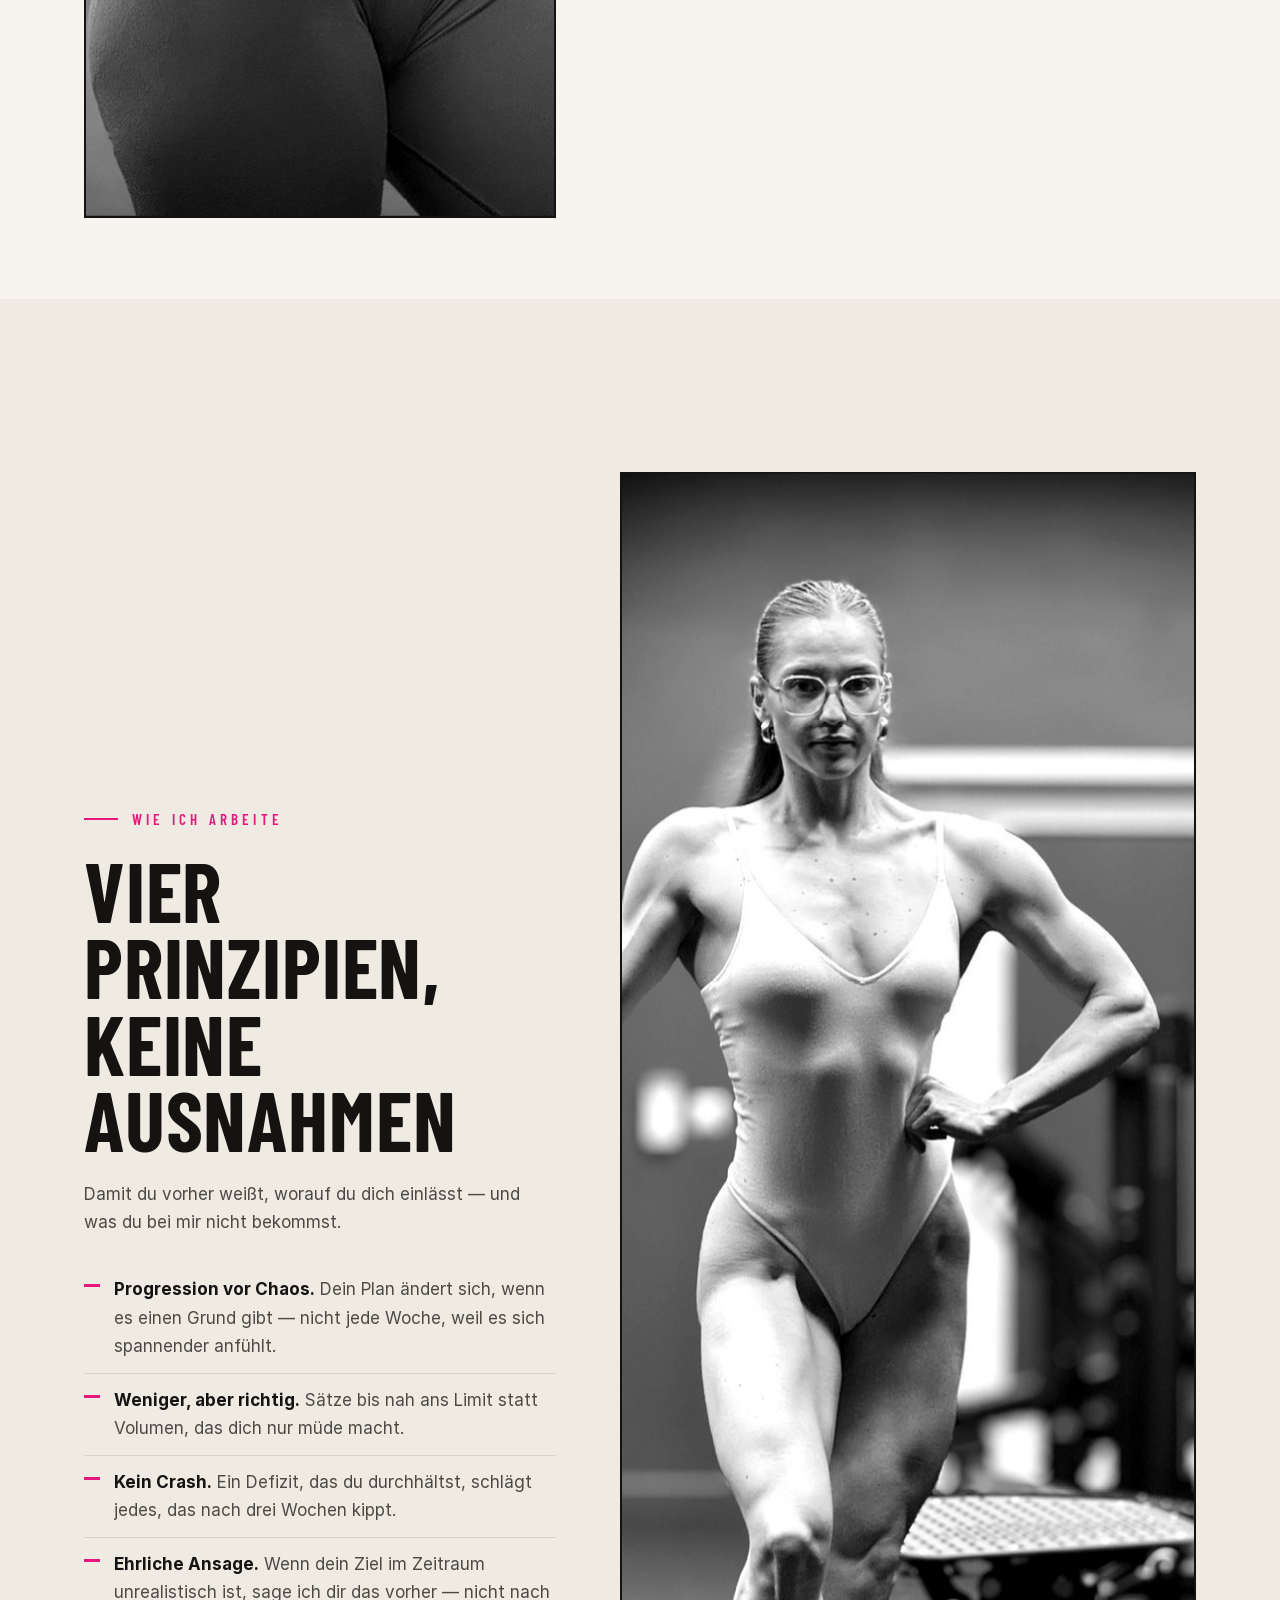
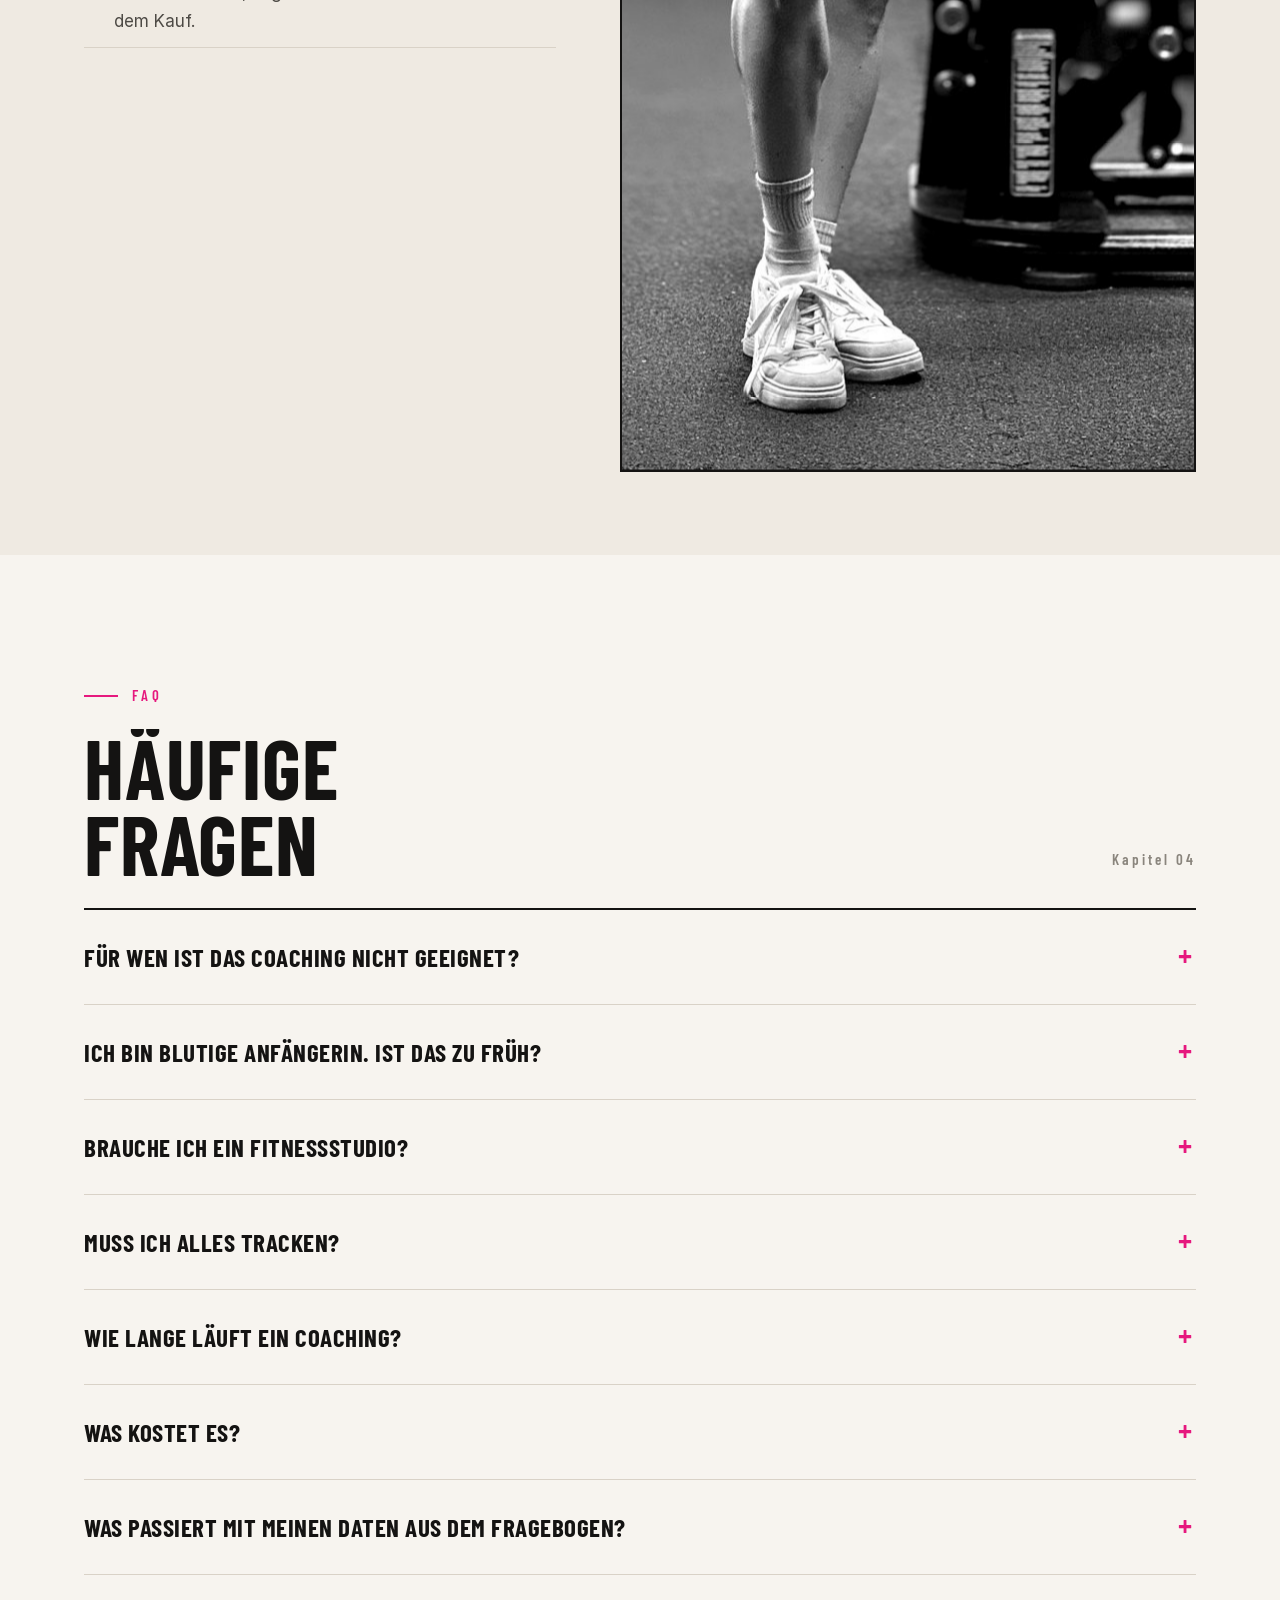
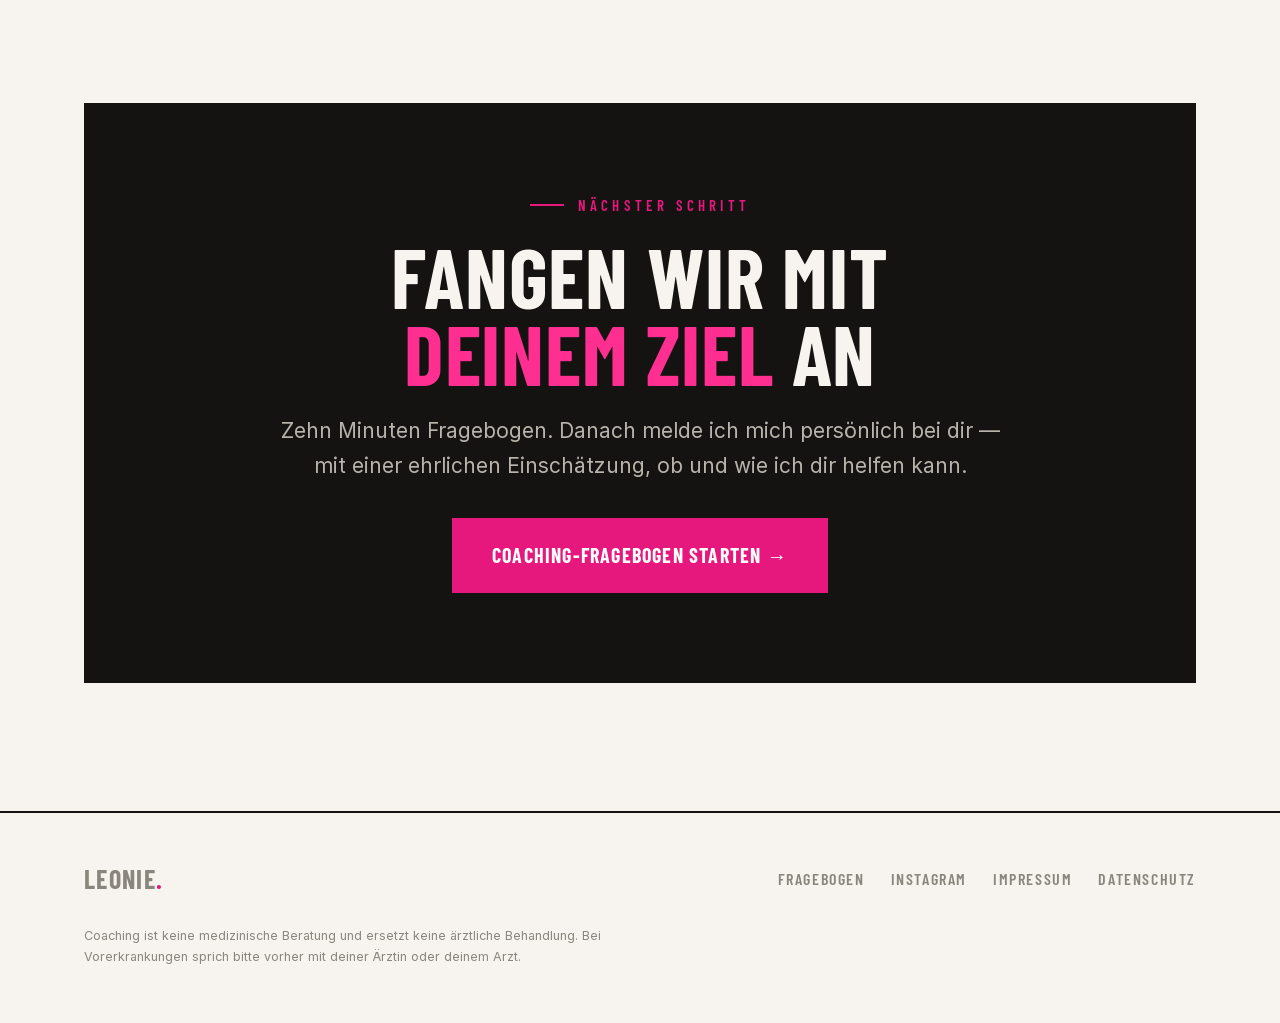
==== commit 69d27eeb: "Preisstaffelung: 89/129/149/249" ====
--- a/index.html
+++ b/index.html
@@ -127,7 +127,7 @@
         <span class="pkg-tag">Am häufigsten</span>
         <p class="kicker">Monatlich</p>
         <h3>Online-Coaching 1:1</h3>
-        <p class="price">Training + Ernährung · Preis auf Anfrage</p>
+        <p class="price">Training + Ernährung · 149 €/Monat · Mindestlaufzeit 3 Monate</p>
         <ul>
           <li>Trainingsplan auf deinen Split, deine Zeit und dein Gym</li>
           <li>Ernährungsplan mit echten Mahlzeiten, die du auch zweimal isst</li>
@@ -141,7 +141,7 @@
       <article class="pkg">
         <p class="kicker">Bis zur Bühne</p>
         <h3>Wettkampf-Prep</h3>
-        <p class="price">Bikini &amp; Wellness · Preis auf Anfrage</p>
+        <p class="price">Bikini &amp; Wellness · 249 €/Monat</p>
         <ul>
           <li>Zeitplanung rückwärts vom Wettkampftag — realistisch, nicht knapp</li>
           <li>Diätverlauf, Refeeds und Diet-Breaks nach Verlauf statt nach Gefühl</li>
@@ -155,7 +155,7 @@
       <article class="pkg">
         <p class="kicker">Für den Einstieg</p>
         <h3>Starterinnen-Coaching</h3>
-        <p class="price">Abnehmen &amp; Formaufbau · monatlich · Preis auf Anfrage</p>
+        <p class="price">Abnehmen &amp; Formaufbau · 129 €/Monat · Mindestlaufzeit 3 Monate</p>
         <ul>
           <li>Für den Anfang: Technik, Grundübungen, Routine</li>
           <li>Ernährung, die in deinen Alltag passt — ohne Verbotsliste</li>
@@ -168,7 +168,7 @@
       <article class="pkg">
         <p class="kicker">Einmalig</p>
         <h3>Einmaliger Plan</h3>
-        <p class="price">Training oder Ernährung · Preis auf Anfrage</p>
+        <p class="price">Training oder Ernährung · 89 € einmalig</p>
         <ul>
           <li>Ein individueller Plan, erstellt aus deinem Fragebogen</li>
           <li>Erklärung, warum er so aussieht — inklusive Progression</li>
@@ -347,7 +347,7 @@
       </details>
       <details>
         <summary>Was kostet es?</summary>
-        <p>Das hängt von Paket und Betreuungsintensität ab. Nach deinem Fragebogen bekommst du eine konkrete Empfehlung mit Preis — ohne dass du vorher irgendwo etwas eingibst, das Geld kostet.</p>
+        <p>Ein einmaliger Plan kostet 89 €, das Starterinnen-Coaching 129 €/Monat, das 1:1-Coaching 149 €/Monat (jeweils mindestens drei Monate) und die Wettkampf-Prep 249 €/Monat. Nach deinem Fragebogen sage ich dir ehrlich, welches Paket zu deinem Ziel passt — auch wenn es das günstigere ist.</p>
       </details>
       <details>
         <summary>Was passiert mit meinen Daten aus dem Fragebogen?</summary>
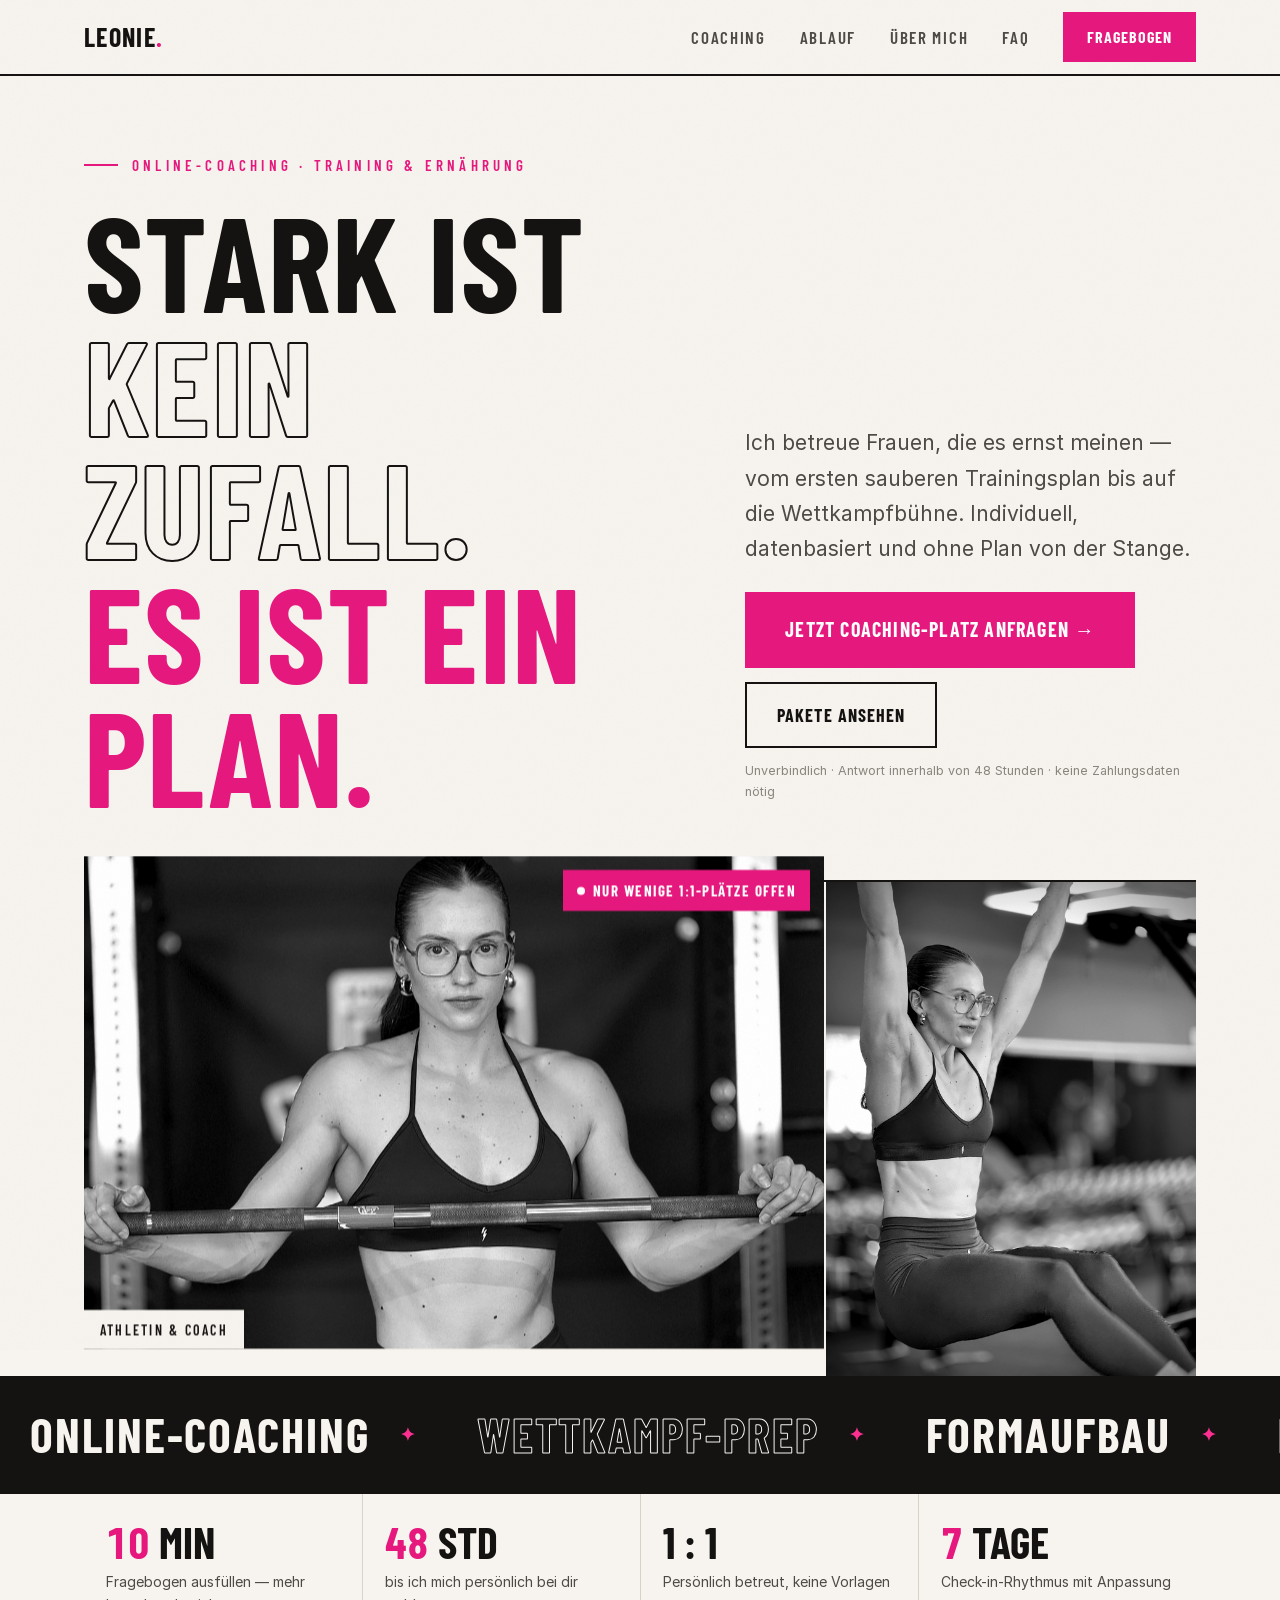
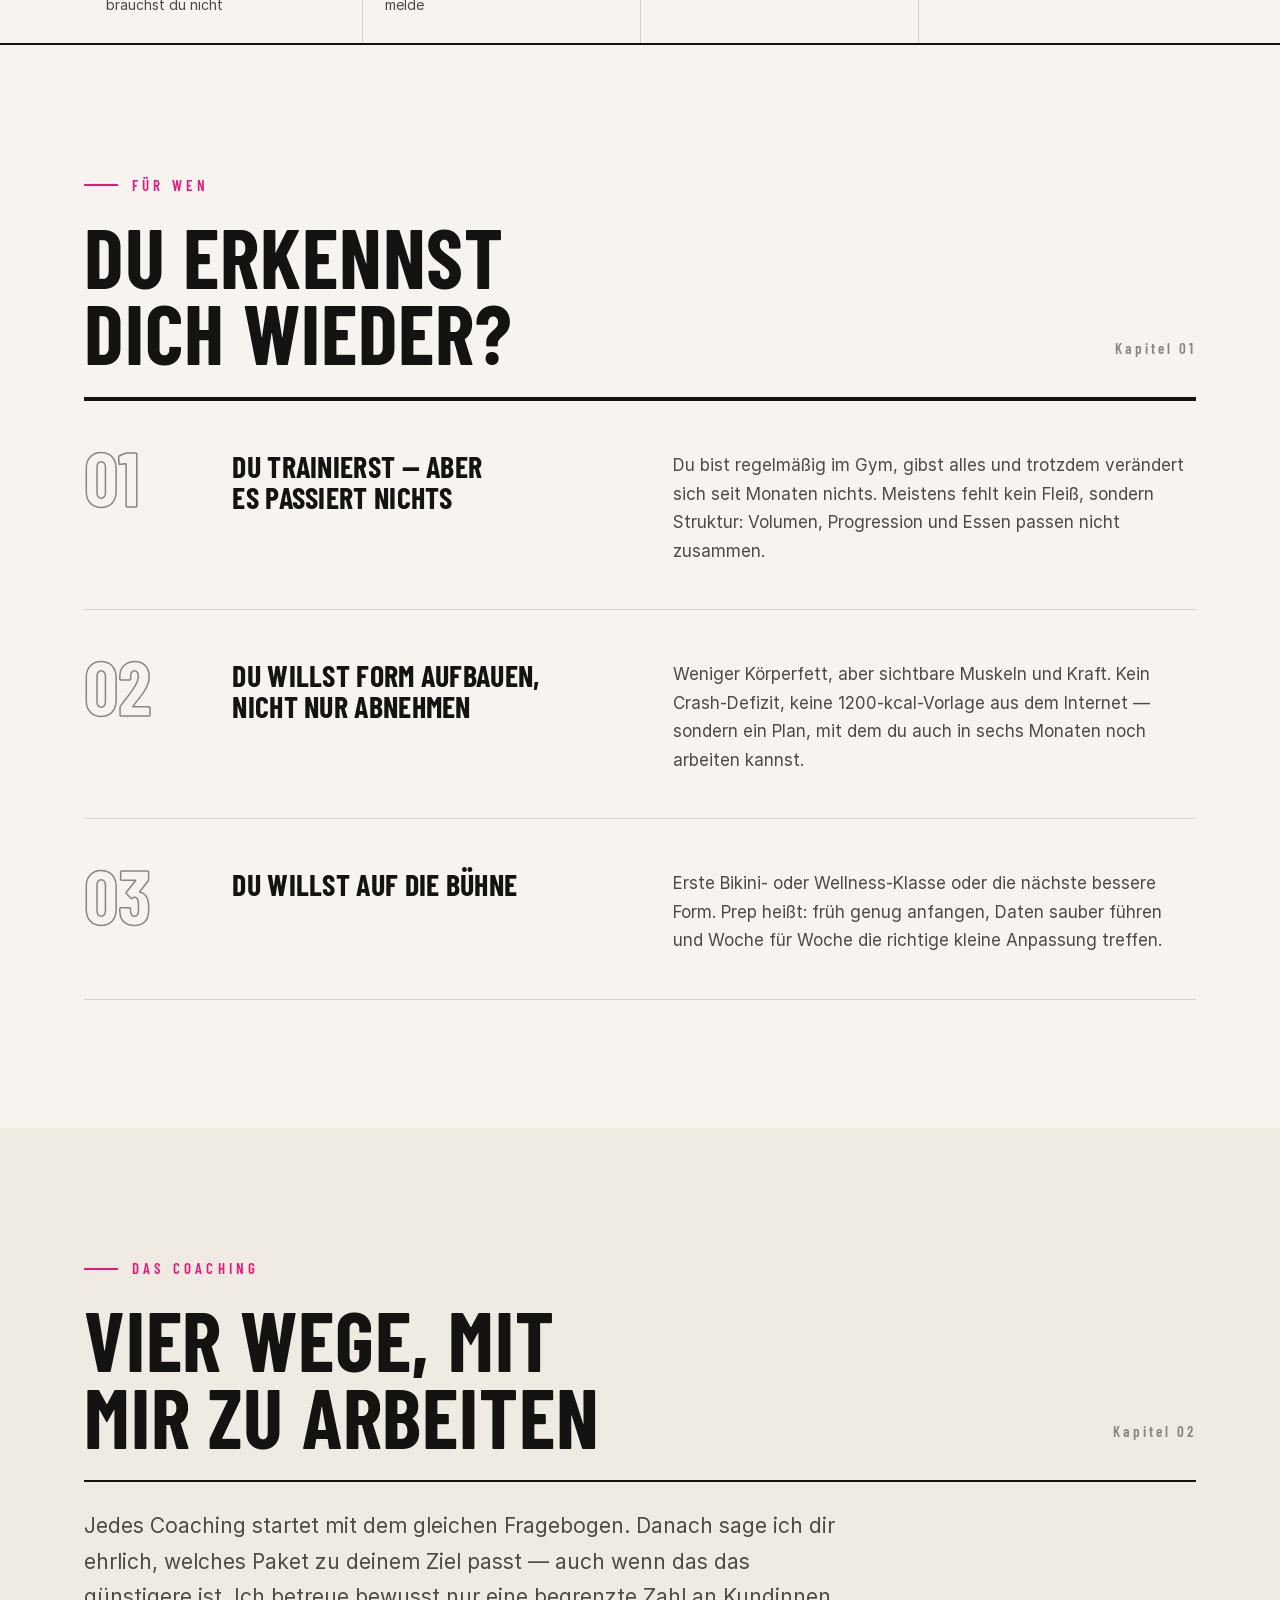
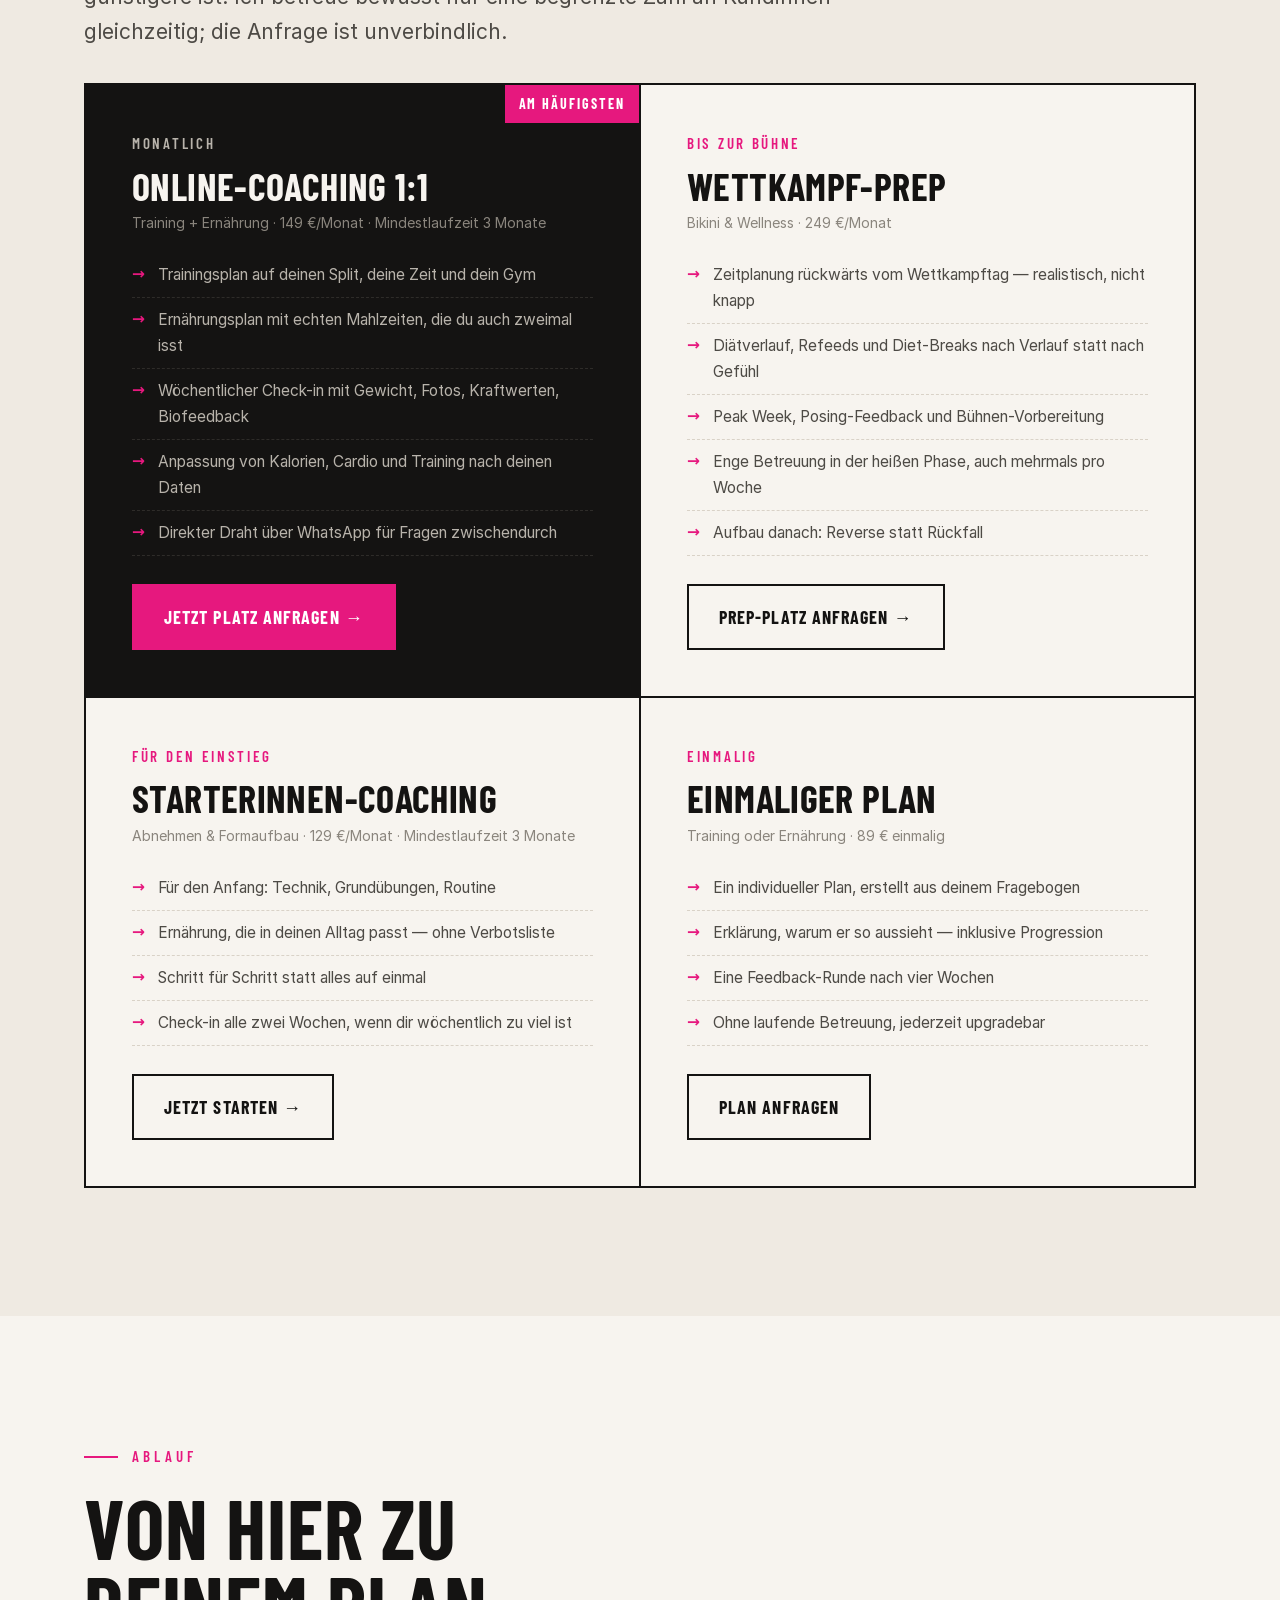
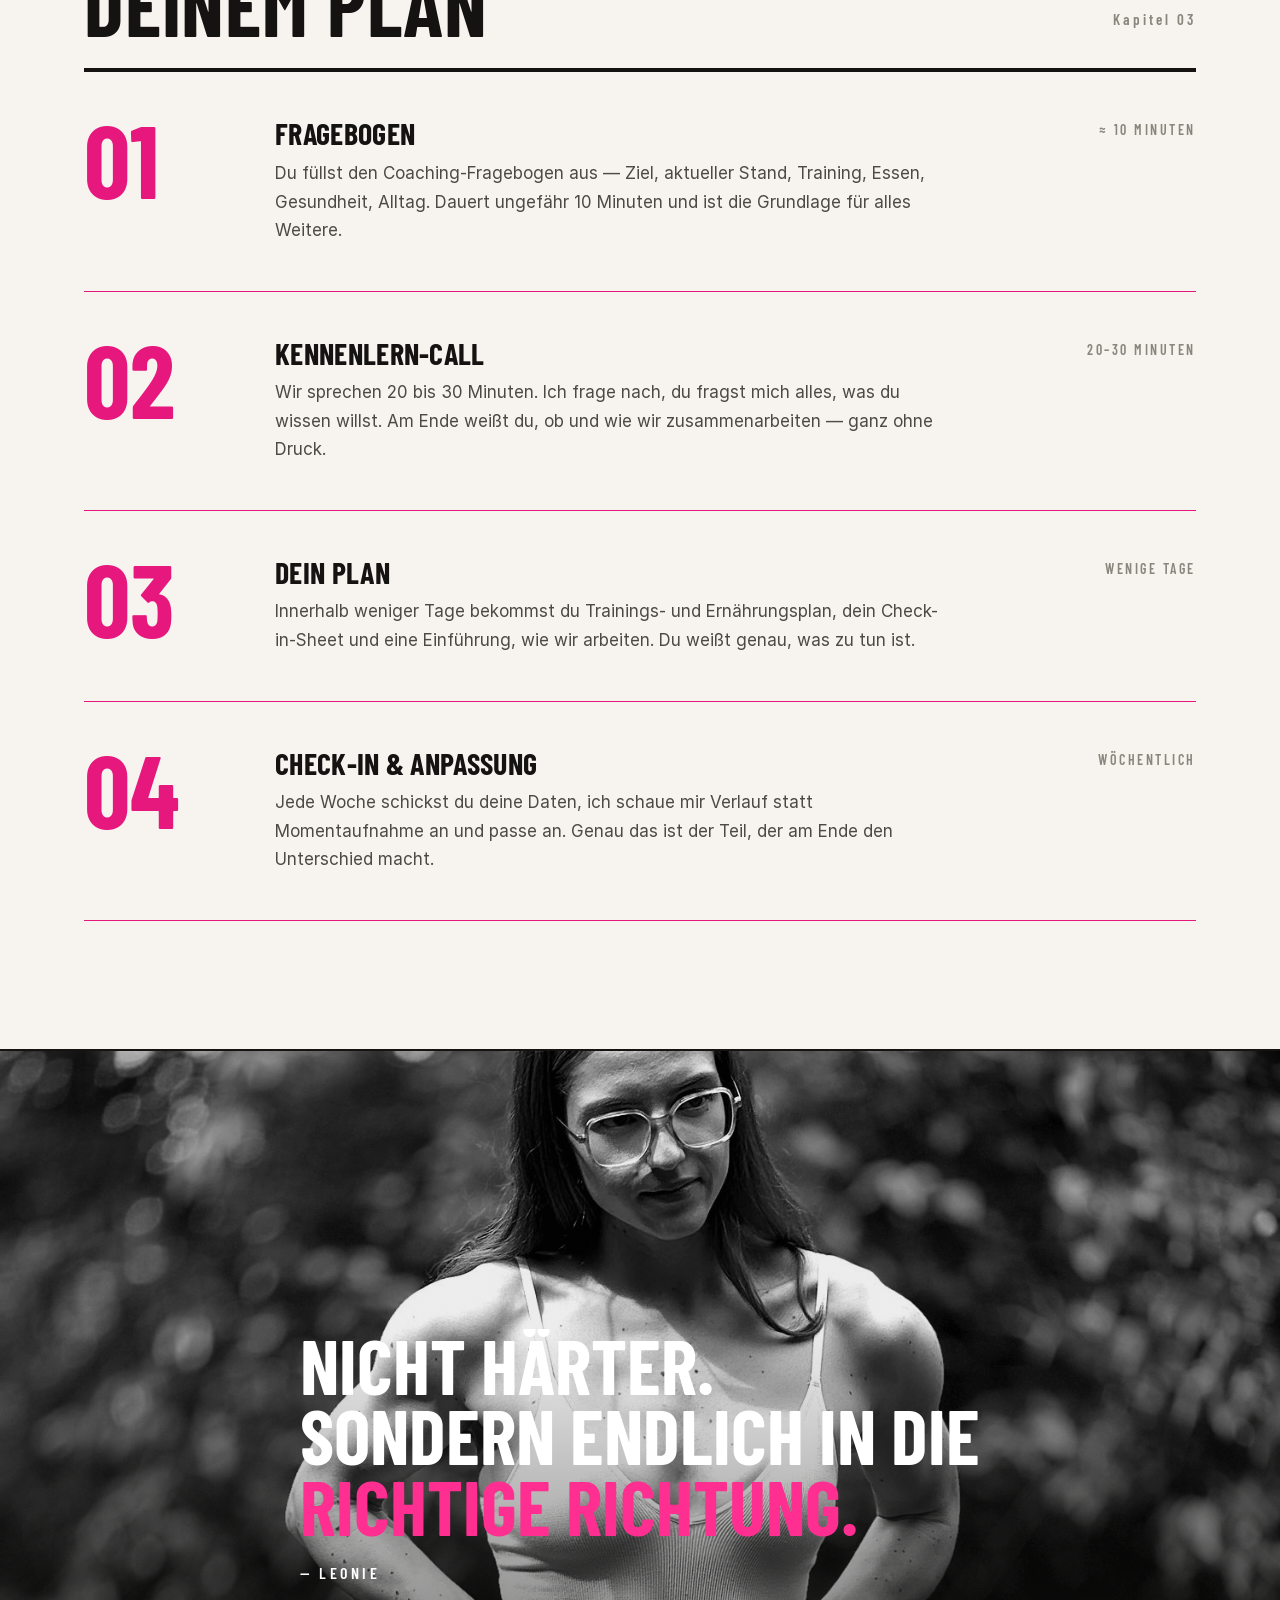
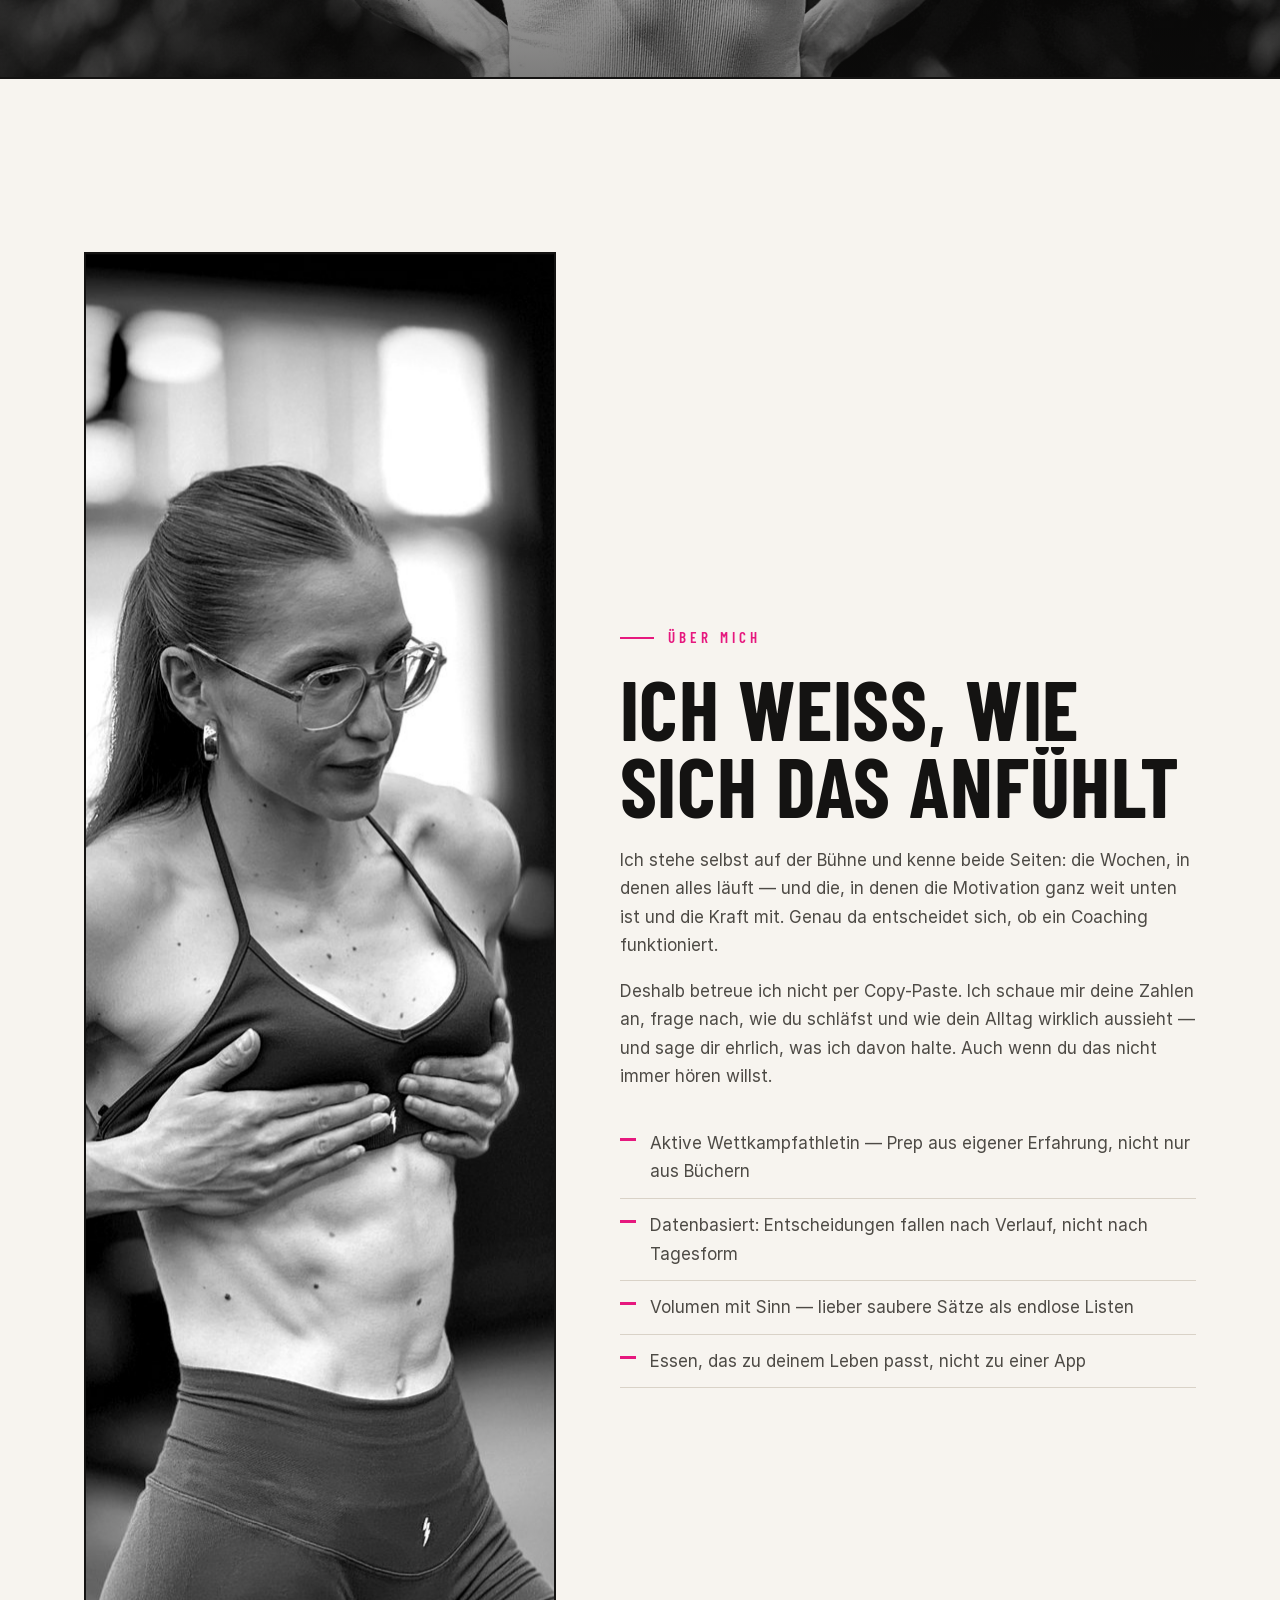
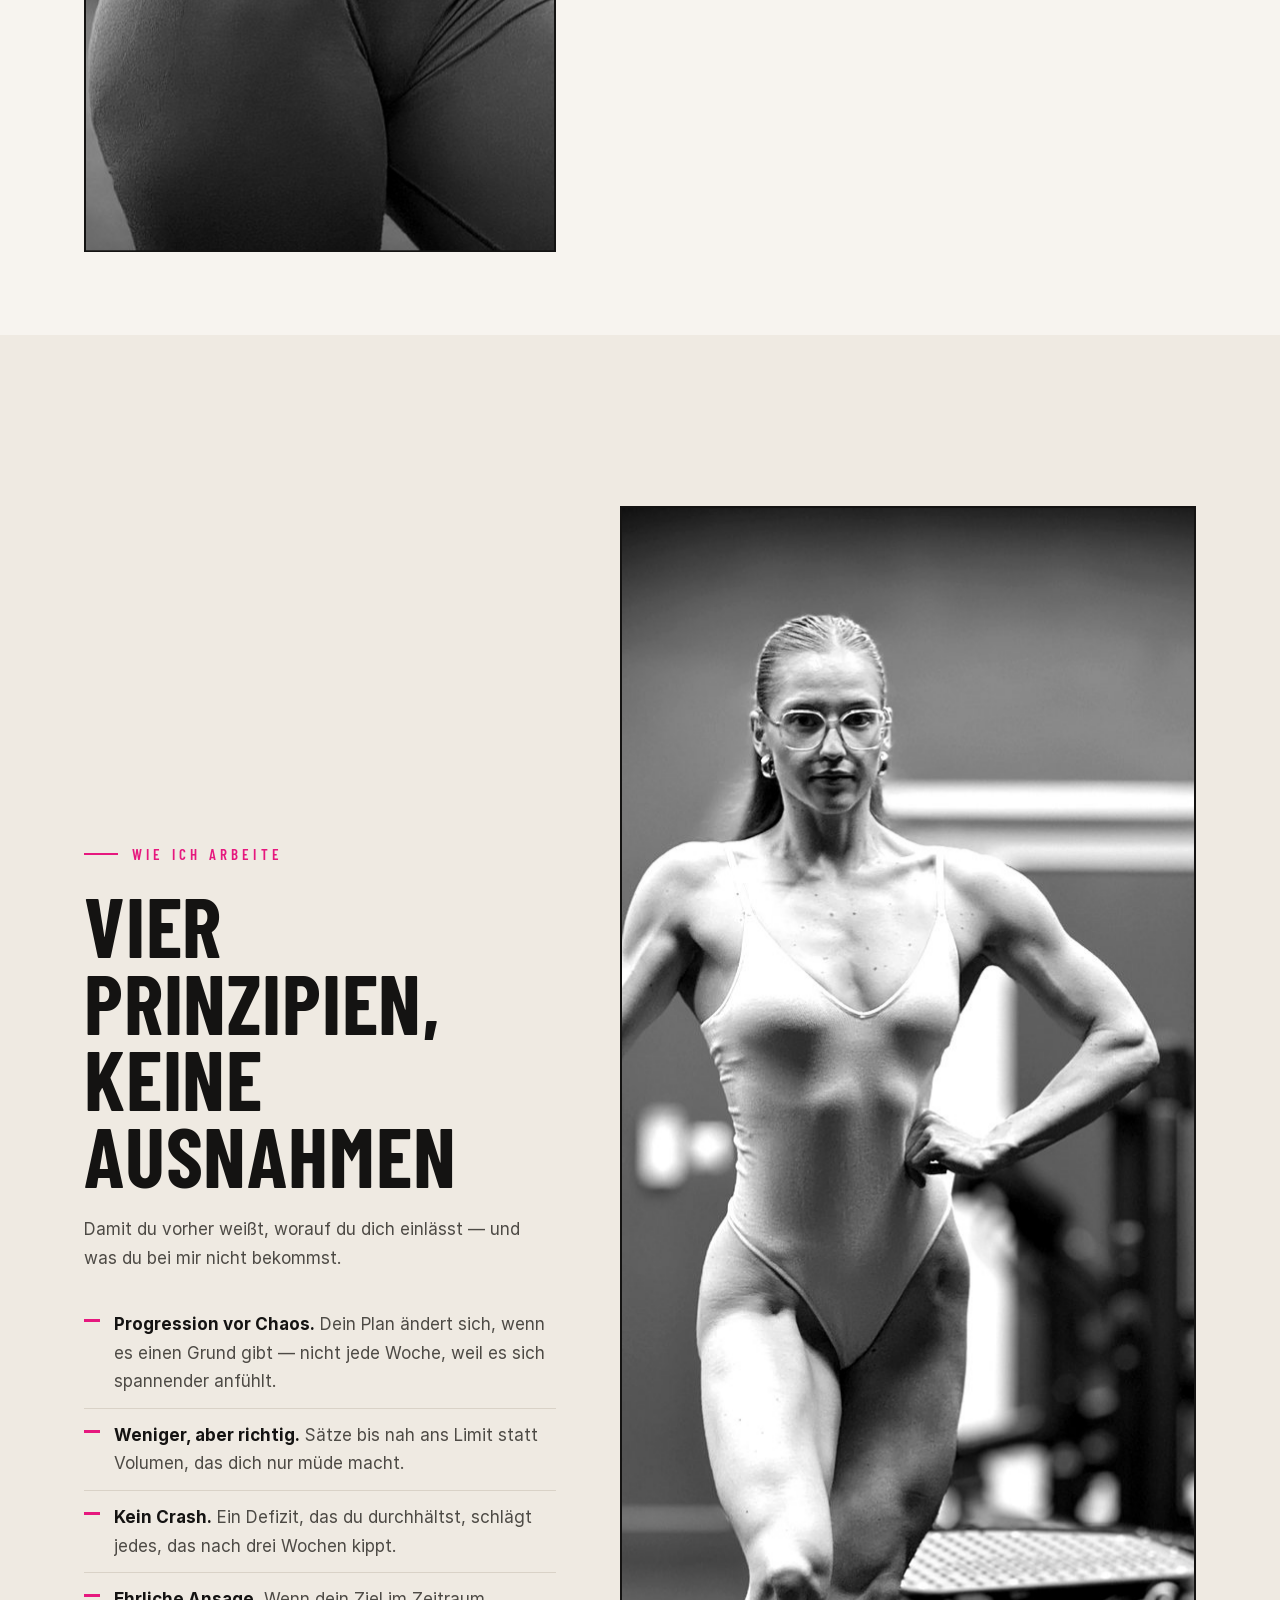
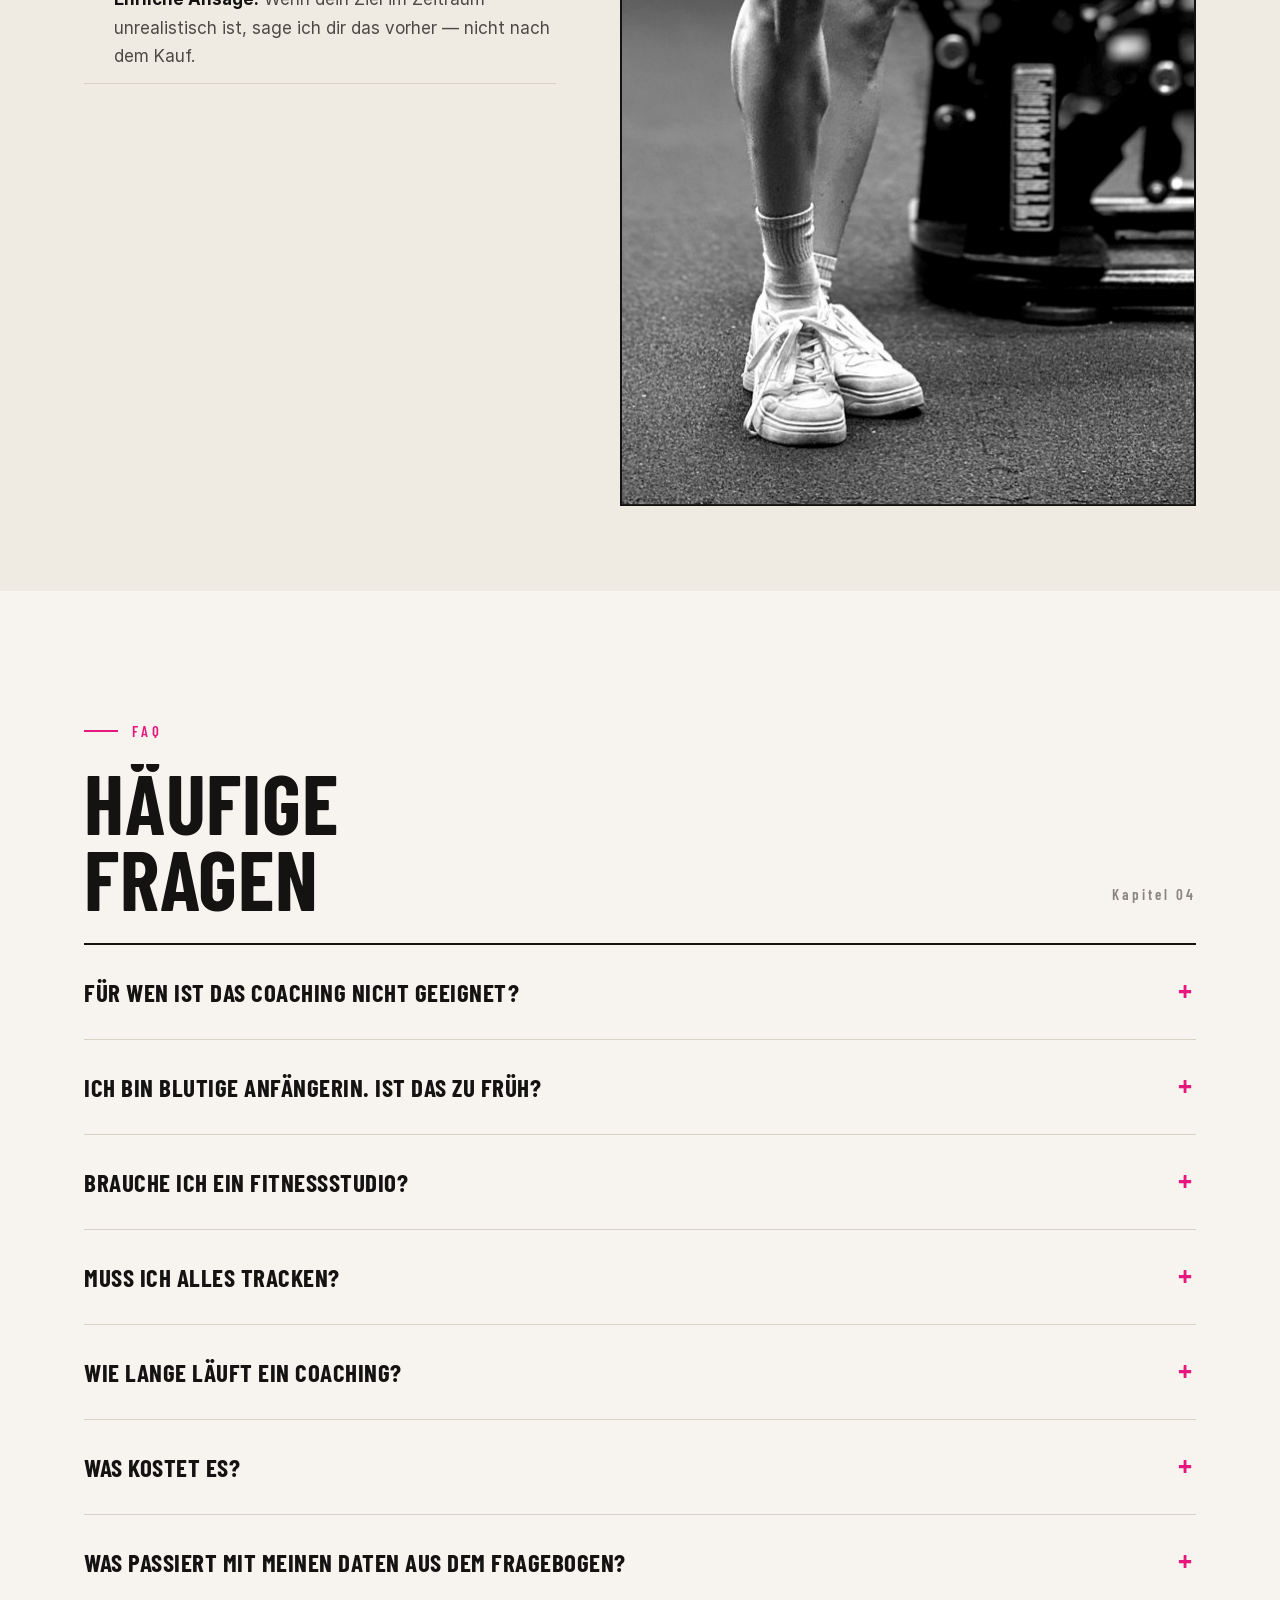
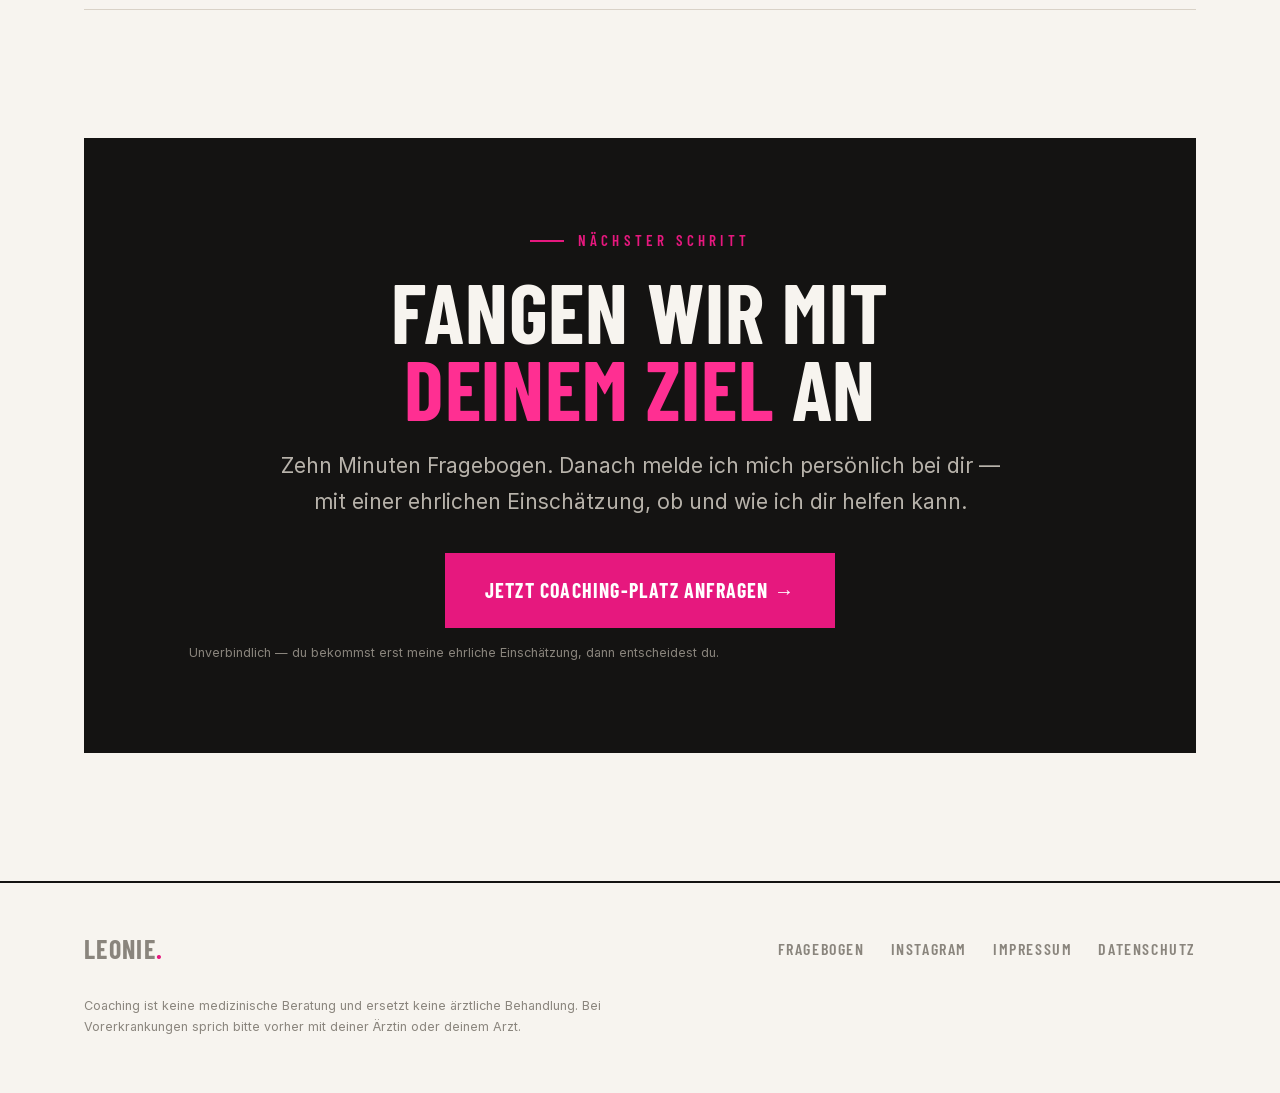
==== commit bb6ae51a: "Conversion-Optimierung: CTAs, Verknappung, Einwand-Killer" ====
--- a/index.html
+++ b/index.html
@@ -47,9 +47,10 @@
       <div class="hero-side reveal">
         <p class="lead">Ich betreue Frauen, die es ernst meinen — vom ersten sauberen Trainingsplan bis auf die Wettkampfbühne. Individuell, datenbasiert und ohne Plan von der Stange.</p>
         <div class="hero-cta">
-          <a class="btn btn-primary btn-lg" href="fragebogen.html"><span>Fragebogen starten →</span></a>
-          <a class="btn" href="#ablauf"><span>Ablauf ansehen</span></a>
-        </div>
+          <a class="btn btn-primary btn-lg" href="fragebogen.html"><span>Jetzt Coaching-Platz anfragen →</span></a>
+          <a class="btn" href="#angebot"><span>Pakete ansehen</span></a>
+        </div>
+        <p class="foot-note" style="margin-top:12px">Unverbindlich · Antwort innerhalb von 48 Stunden · keine Zahlungsdaten nötig</p>
       </div>
     </div>
     <div class="hero-media">
@@ -57,7 +58,7 @@
         <span class="flash" aria-hidden="true"></span>
         <img src="assets/img/stare-bw.jpg" alt="Leonie an der Langhantel, Blick in die Kamera" width="1200" height="1600" fetchpriority="high">
         <figcaption>Athletin &amp; Coach</figcaption>
-        <div class="hero-badge"><span class="dot-live"></span> Plätze offen</div>
+        <div class="hero-badge"><span class="dot-live"></span> Nur wenige 1:1-Plätze offen</div>
       </figure>
       <figure class="img-reveal">
         <span class="flash" aria-hidden="true"></span>
@@ -120,7 +121,7 @@
       </div>
       <span class="index">Kapitel 02</span>
     </div>
-    <p class="lead reveal" style="margin:26px 0 34px">Jedes Coaching startet mit dem gleichen Fragebogen. Danach sage ich dir ehrlich, welches Paket zu deinem Ziel passt — auch wenn das das günstigere ist.</p>
+    <p class="lead reveal" style="margin:26px 0 34px">Jedes Coaching startet mit dem gleichen Fragebogen. Danach sage ich dir ehrlich, welches Paket zu deinem Ziel passt — auch wenn das das günstigere ist. Ich betreue bewusst nur eine begrenzte Zahl an Kundinnen gleichzeitig; die Anfrage ist unverbindlich.</p>
 
     <div class="pkg-grid" data-stagger>
       <article class="pkg featured">
@@ -135,7 +136,7 @@
           <li>Anpassung von Kalorien, Cardio und Training nach deinen Daten</li>
           <li>Direkter Draht über WhatsApp für Fragen zwischendurch</li>
         </ul>
-        <a class="btn btn-primary" href="fragebogen.html"><span>Fragebogen ausfüllen</span></a>
+        <a class="btn btn-primary" href="fragebogen.html"><span>Jetzt Platz anfragen →</span></a>
       </article>
 
       <article class="pkg">
@@ -149,7 +150,7 @@
           <li>Enge Betreuung in der heißen Phase, auch mehrmals pro Woche</li>
           <li>Aufbau danach: Reverse statt Rückfall</li>
         </ul>
-        <a class="btn" href="fragebogen.html"><span>Prep anfragen</span></a>
+        <a class="btn" href="fragebogen.html"><span>Prep-Platz anfragen →</span></a>
       </article>
 
       <article class="pkg">
@@ -162,7 +163,7 @@
           <li>Schritt für Schritt statt alles auf einmal</li>
           <li>Check-in alle zwei Wochen, wenn dir wöchentlich zu viel ist</li>
         </ul>
-        <a class="btn" href="fragebogen.html"><span>Los geht's</span></a>
+        <a class="btn" href="fragebogen.html"><span>Jetzt starten →</span></a>
       </article>
 
       <article class="pkg">
@@ -363,7 +364,8 @@
       <p class="eyebrow" style="justify-content:center">Nächster Schritt</p>
       <h2 data-split>Fangen wir mit<br><span class="accent">deinem Ziel</span> an</h2>
       <p class="lead">Zehn Minuten Fragebogen. Danach melde ich mich persönlich bei dir — mit einer ehrlichen Einschätzung, ob und wie ich dir helfen kann.</p>
-      <a class="btn btn-lg" href="fragebogen.html"><span>Coaching-Fragebogen starten →</span></a>
+      <a class="btn btn-primary btn-lg" href="fragebogen.html"><span>Jetzt Coaching-Platz anfragen →</span></a>
+      <p class="foot-note" style="margin-top:14px">Unverbindlich — du bekommst erst meine ehrliche Einschätzung, dann entscheidest du.</p>
     </div>
   </div>
 </section>
@@ -384,7 +386,7 @@
 </footer>
 
 <div class="sticky-cta" id="stickyCta" aria-hidden="true">
-  <a class="btn btn-primary" href="fragebogen.html"><span>Coaching-Fragebogen starten →</span></a>
+  <a class="btn btn-primary" href="fragebogen.html"><span>Jetzt Platz anfragen →</span></a>
 </div>
 
 <script src="assets/js/main.js"></script>
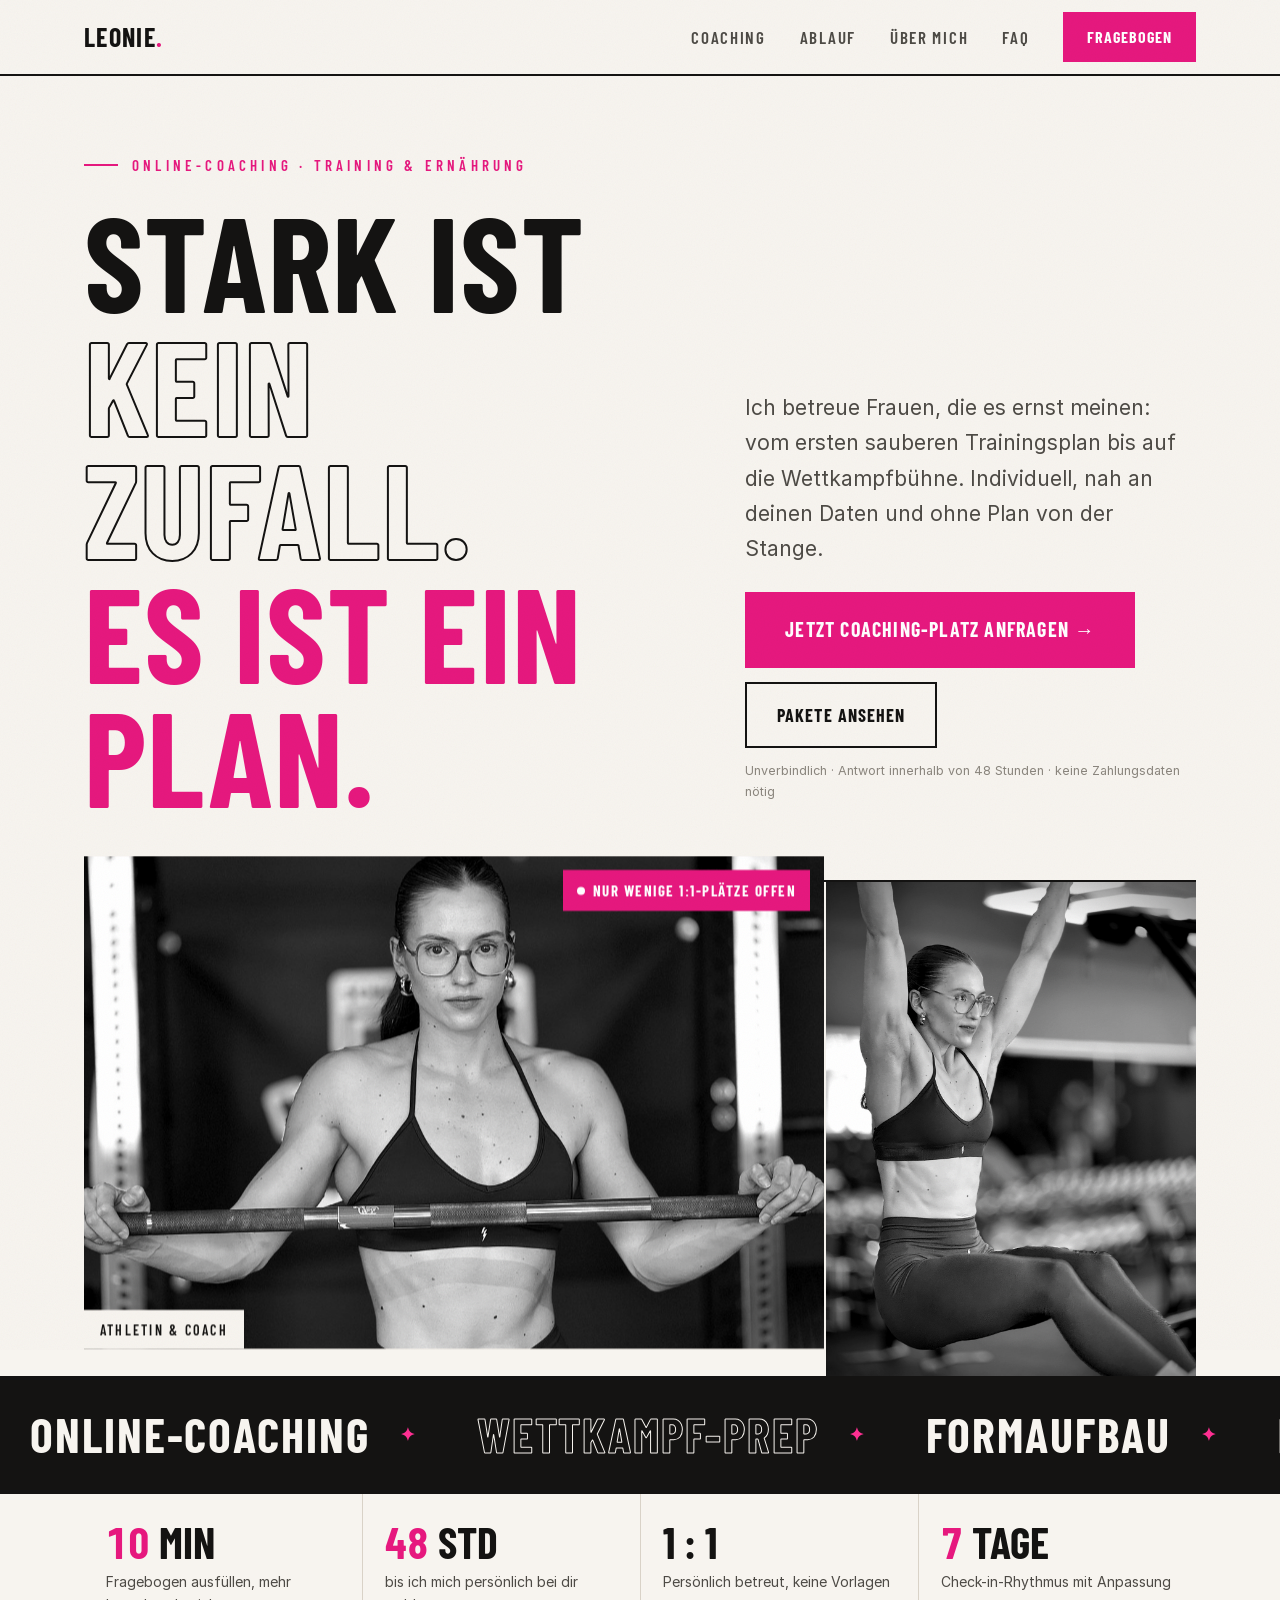
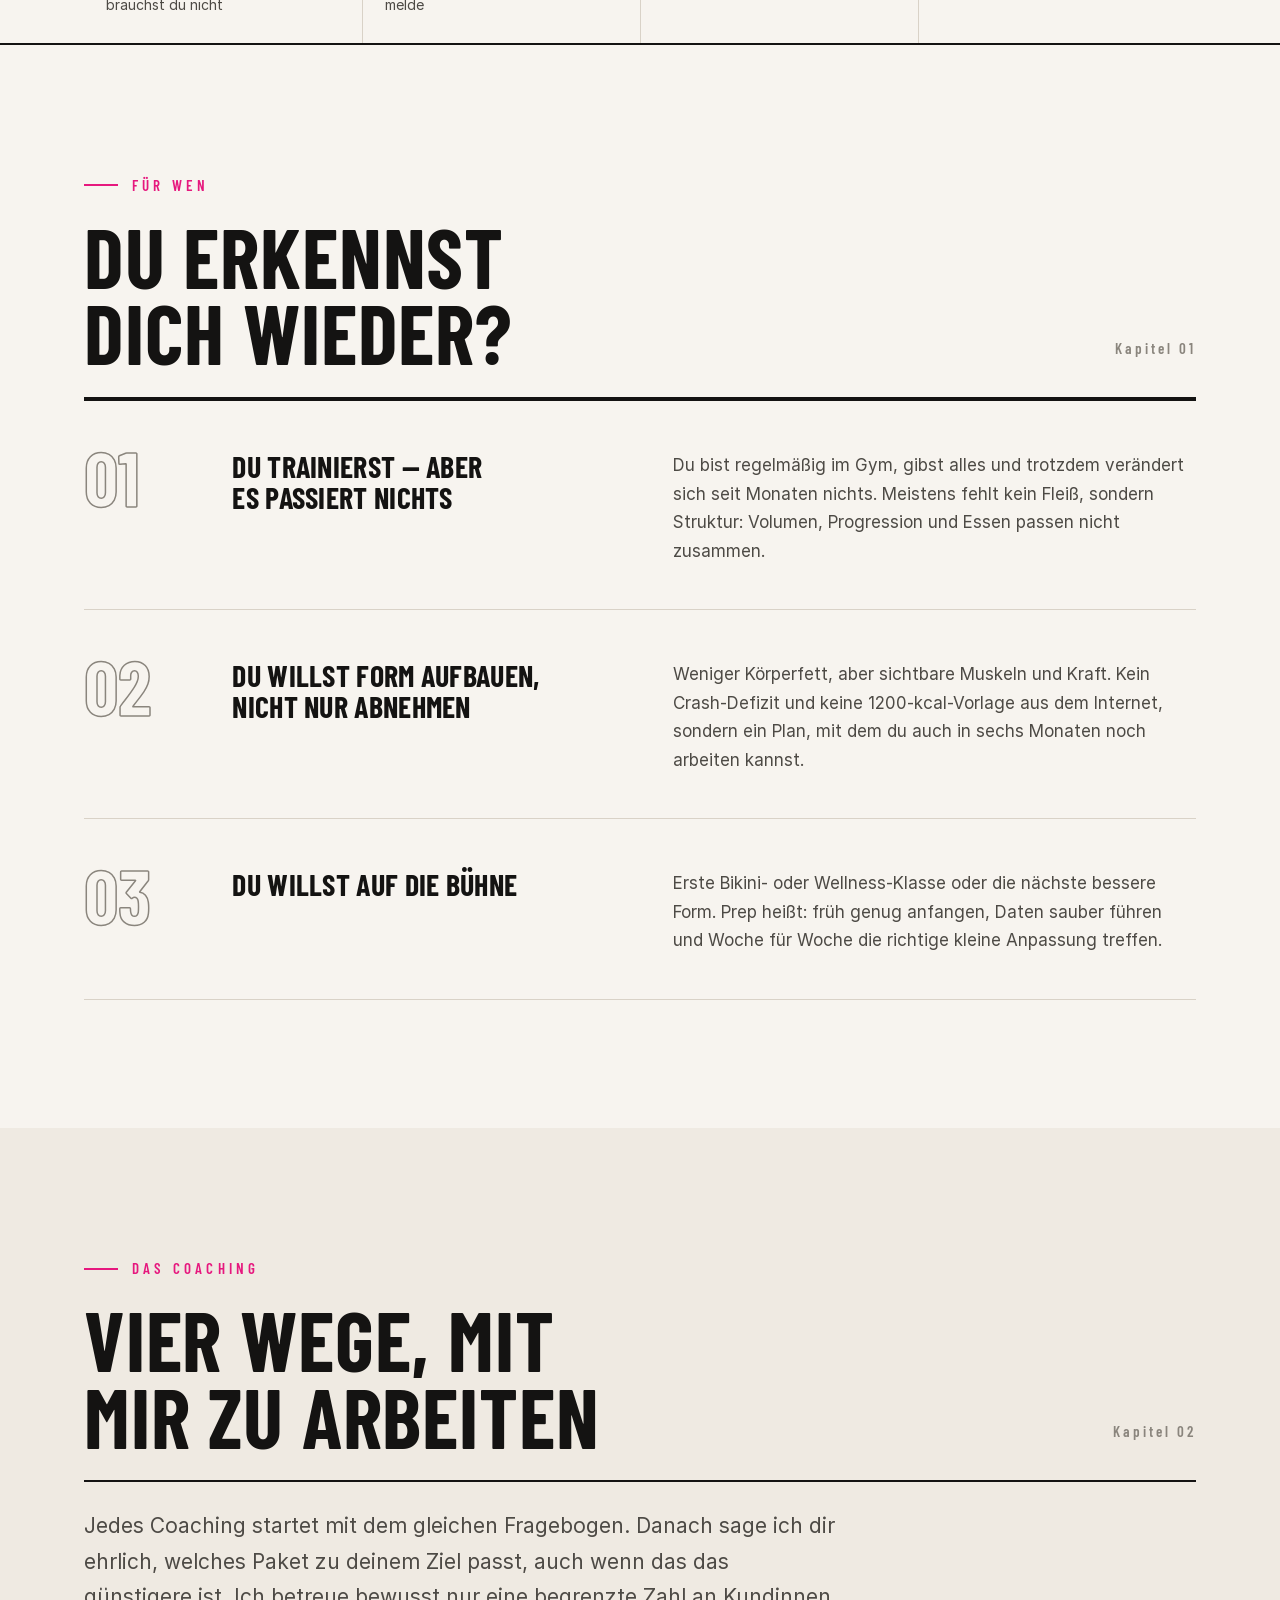
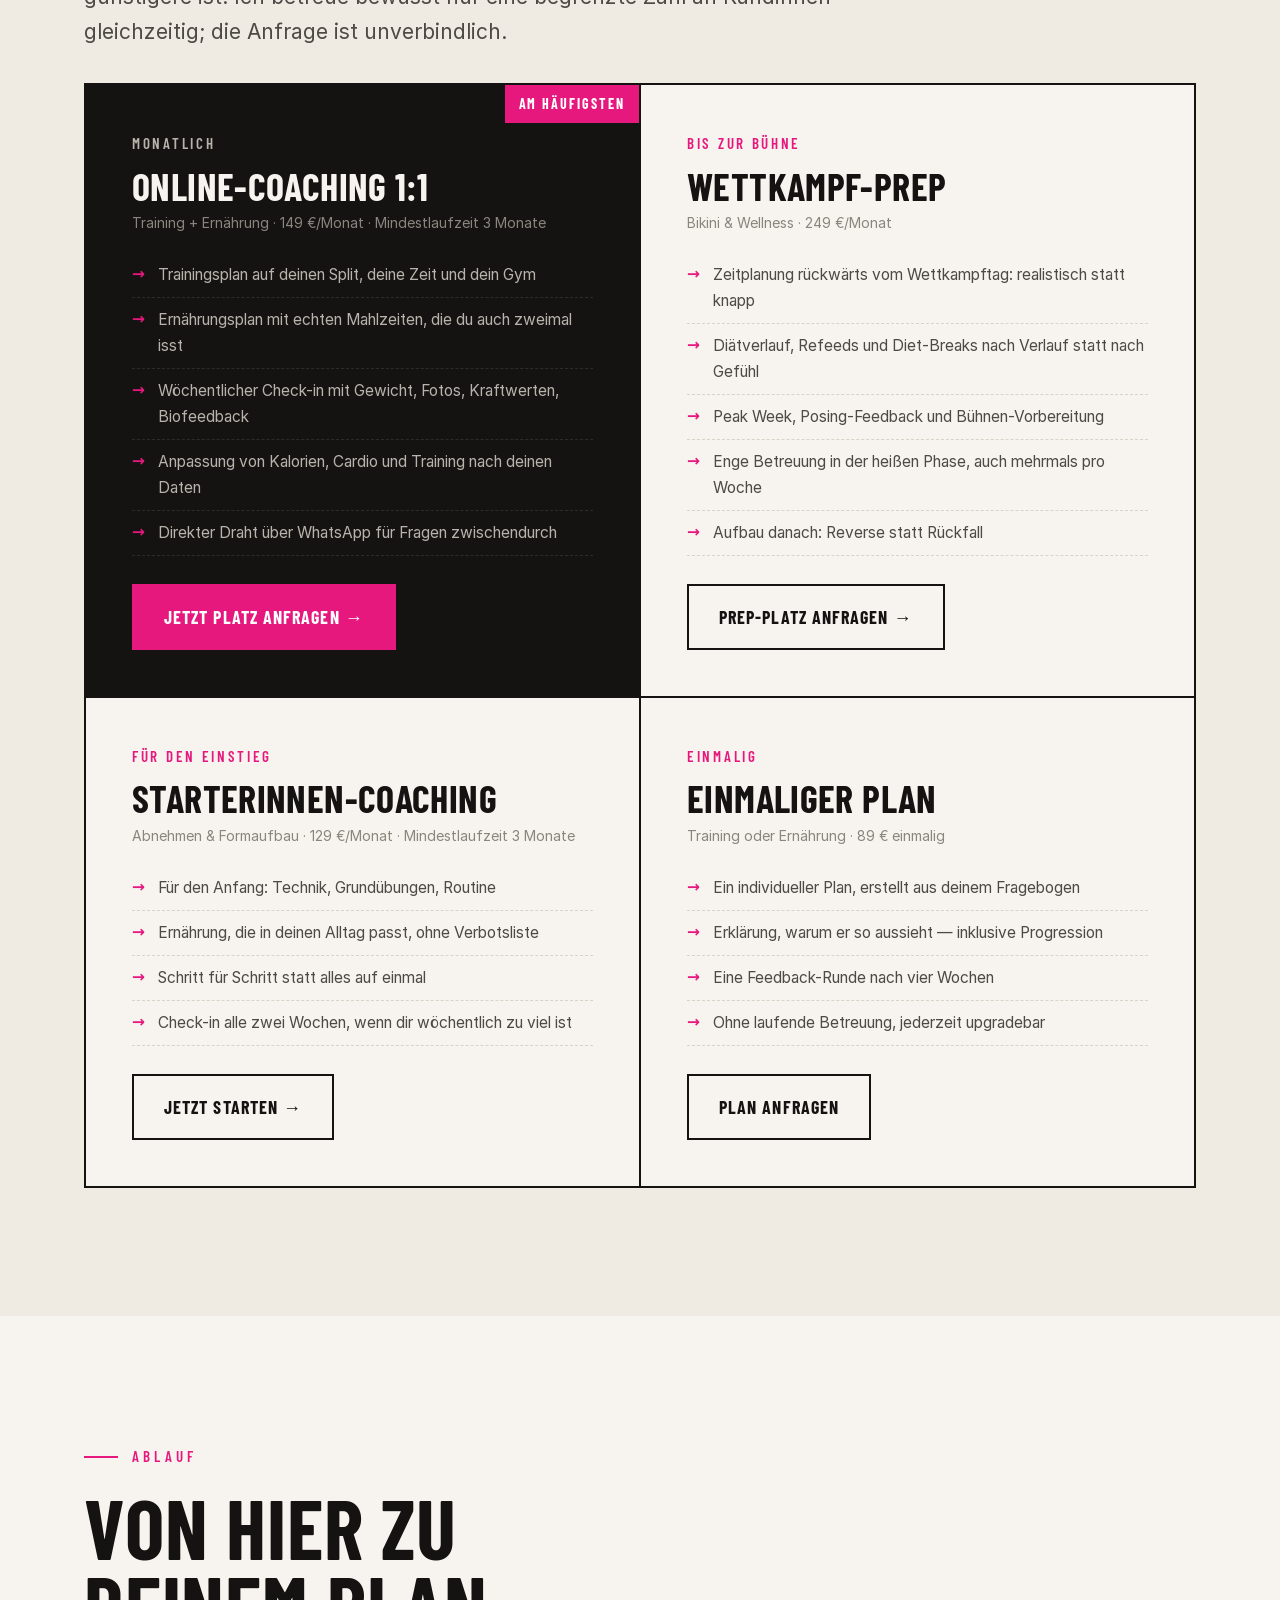
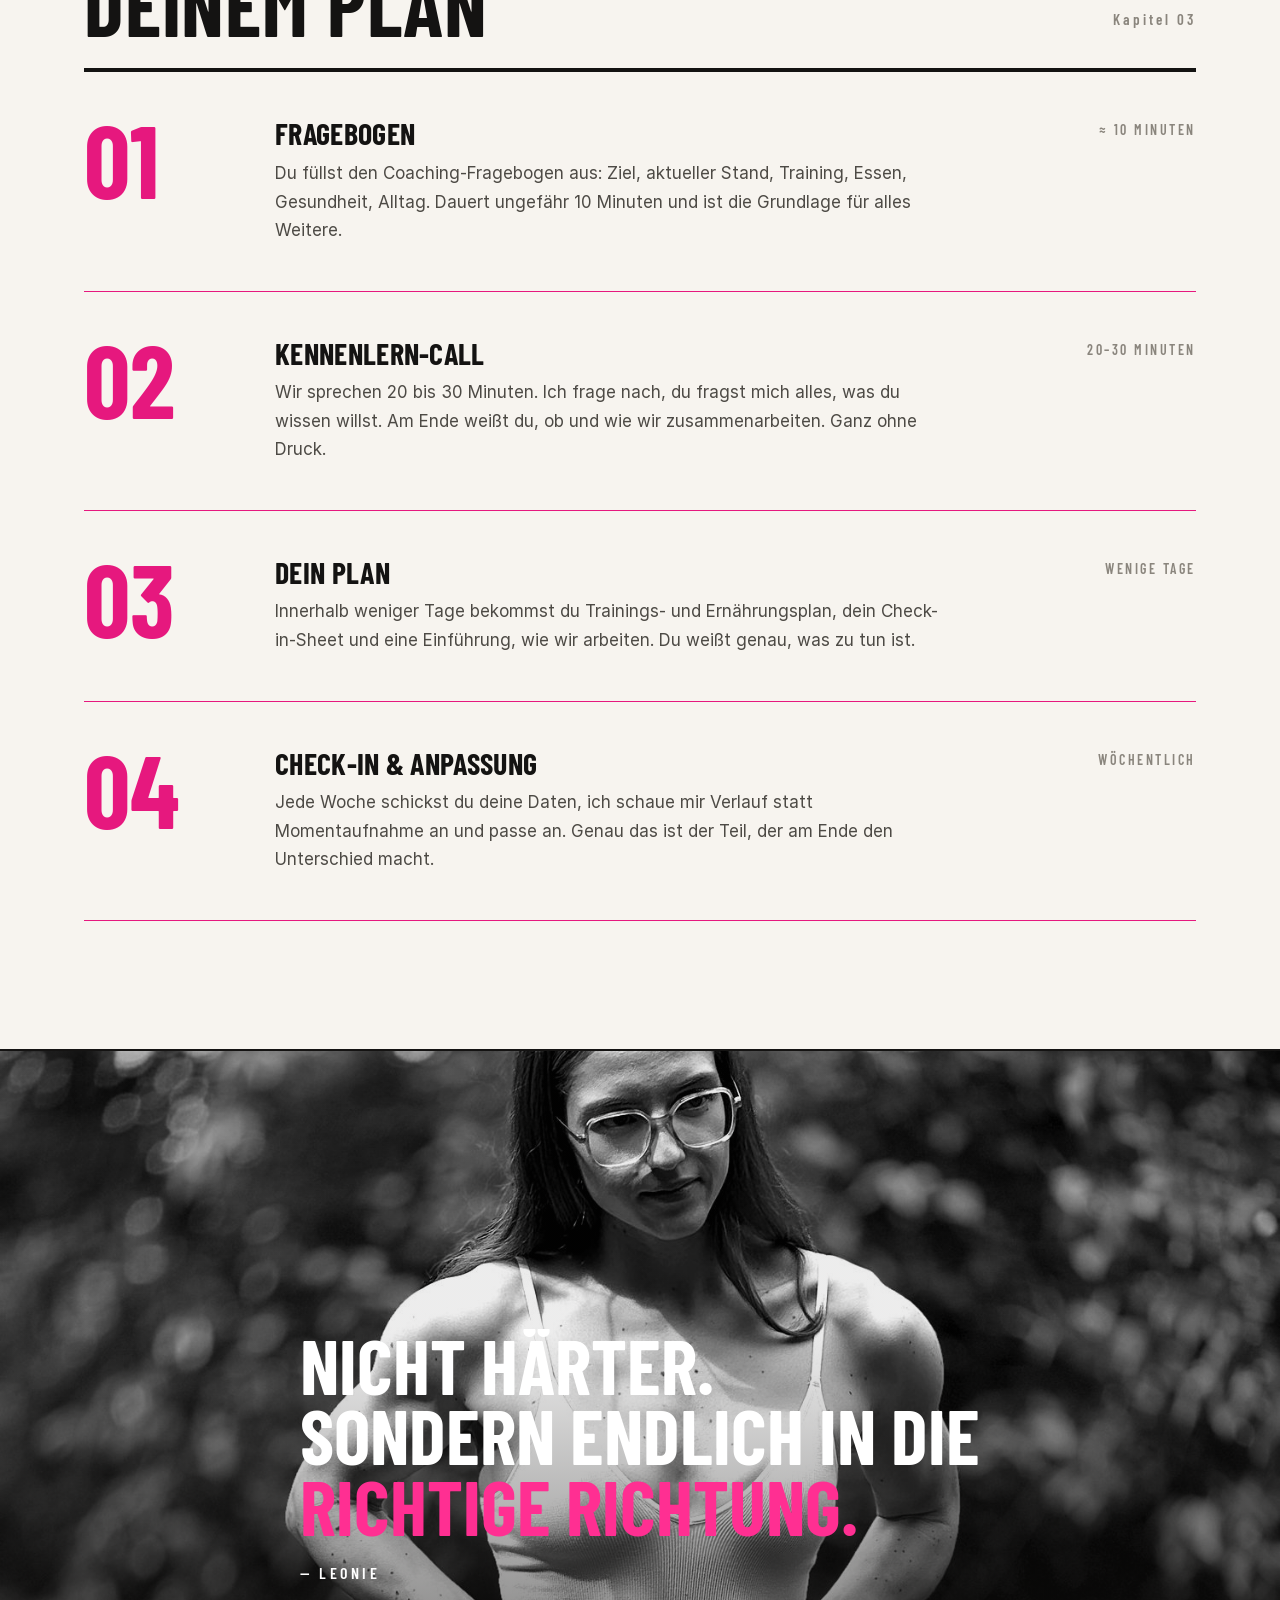
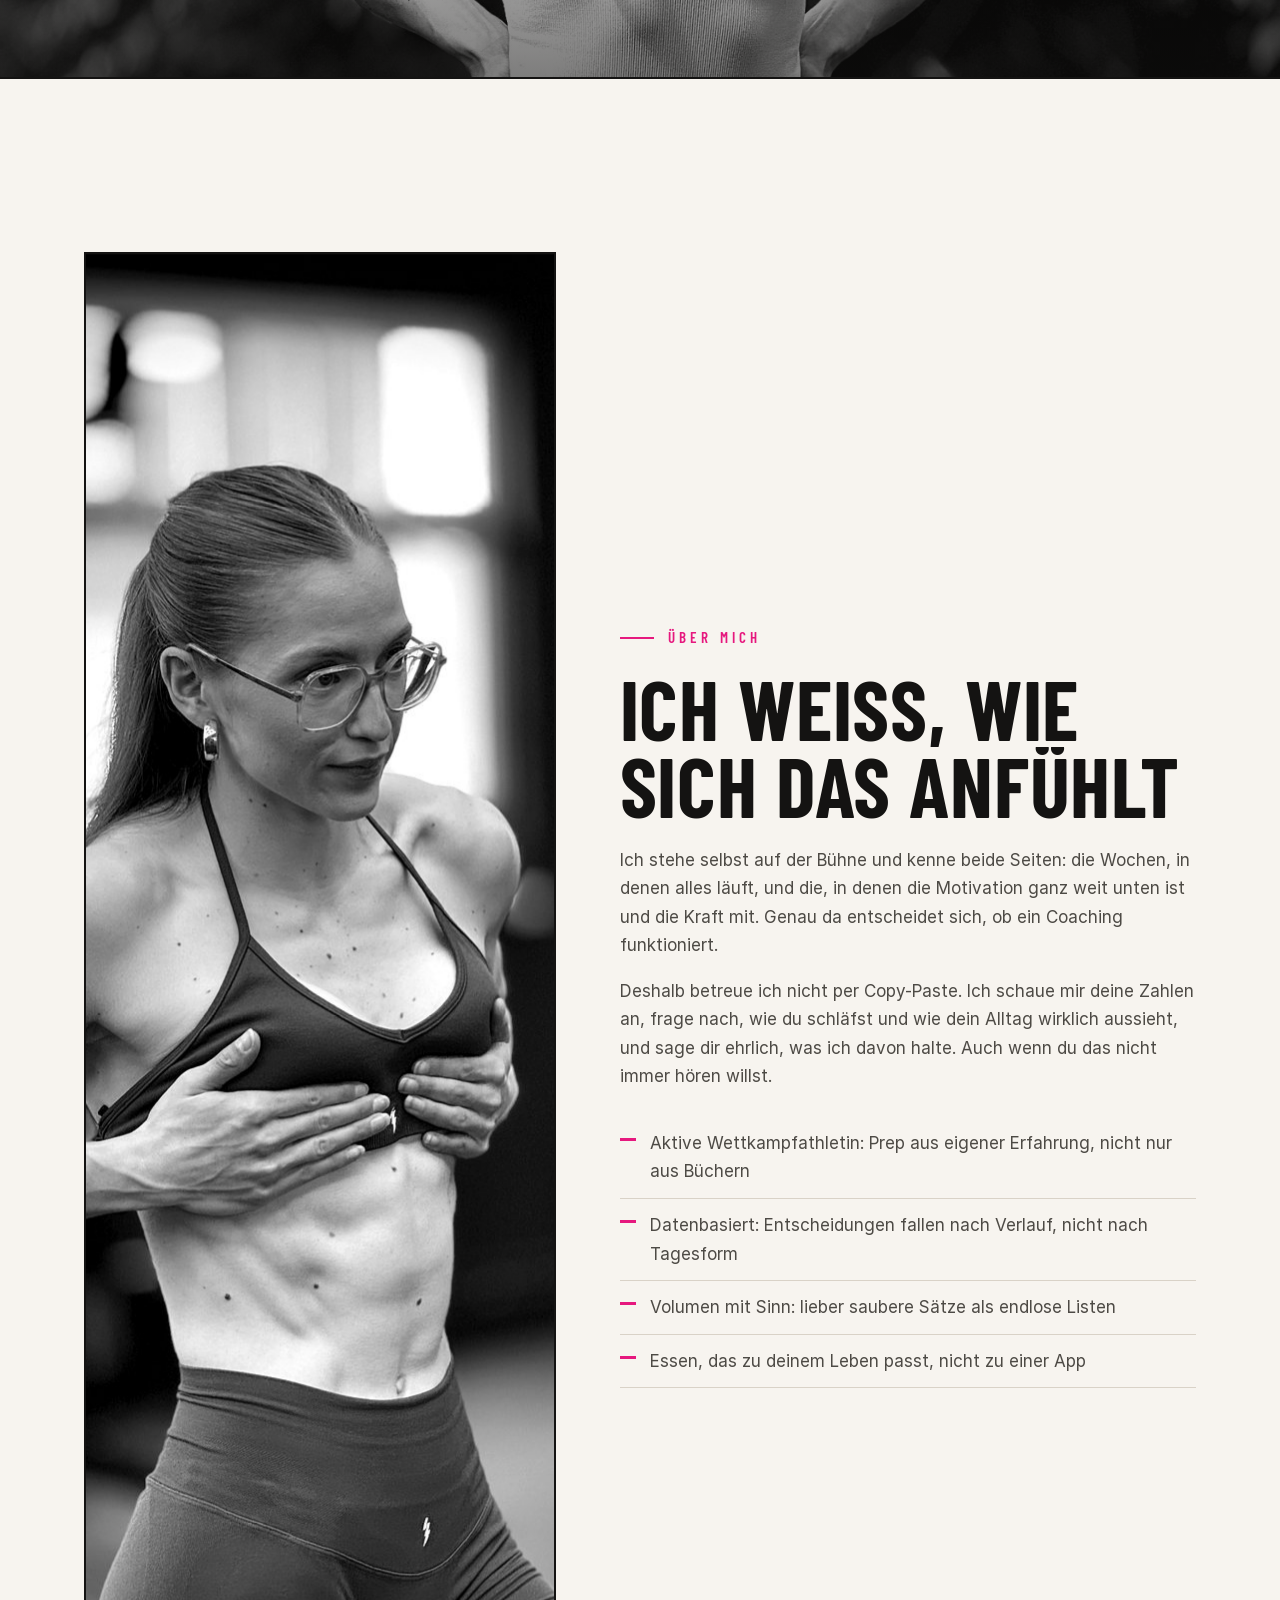
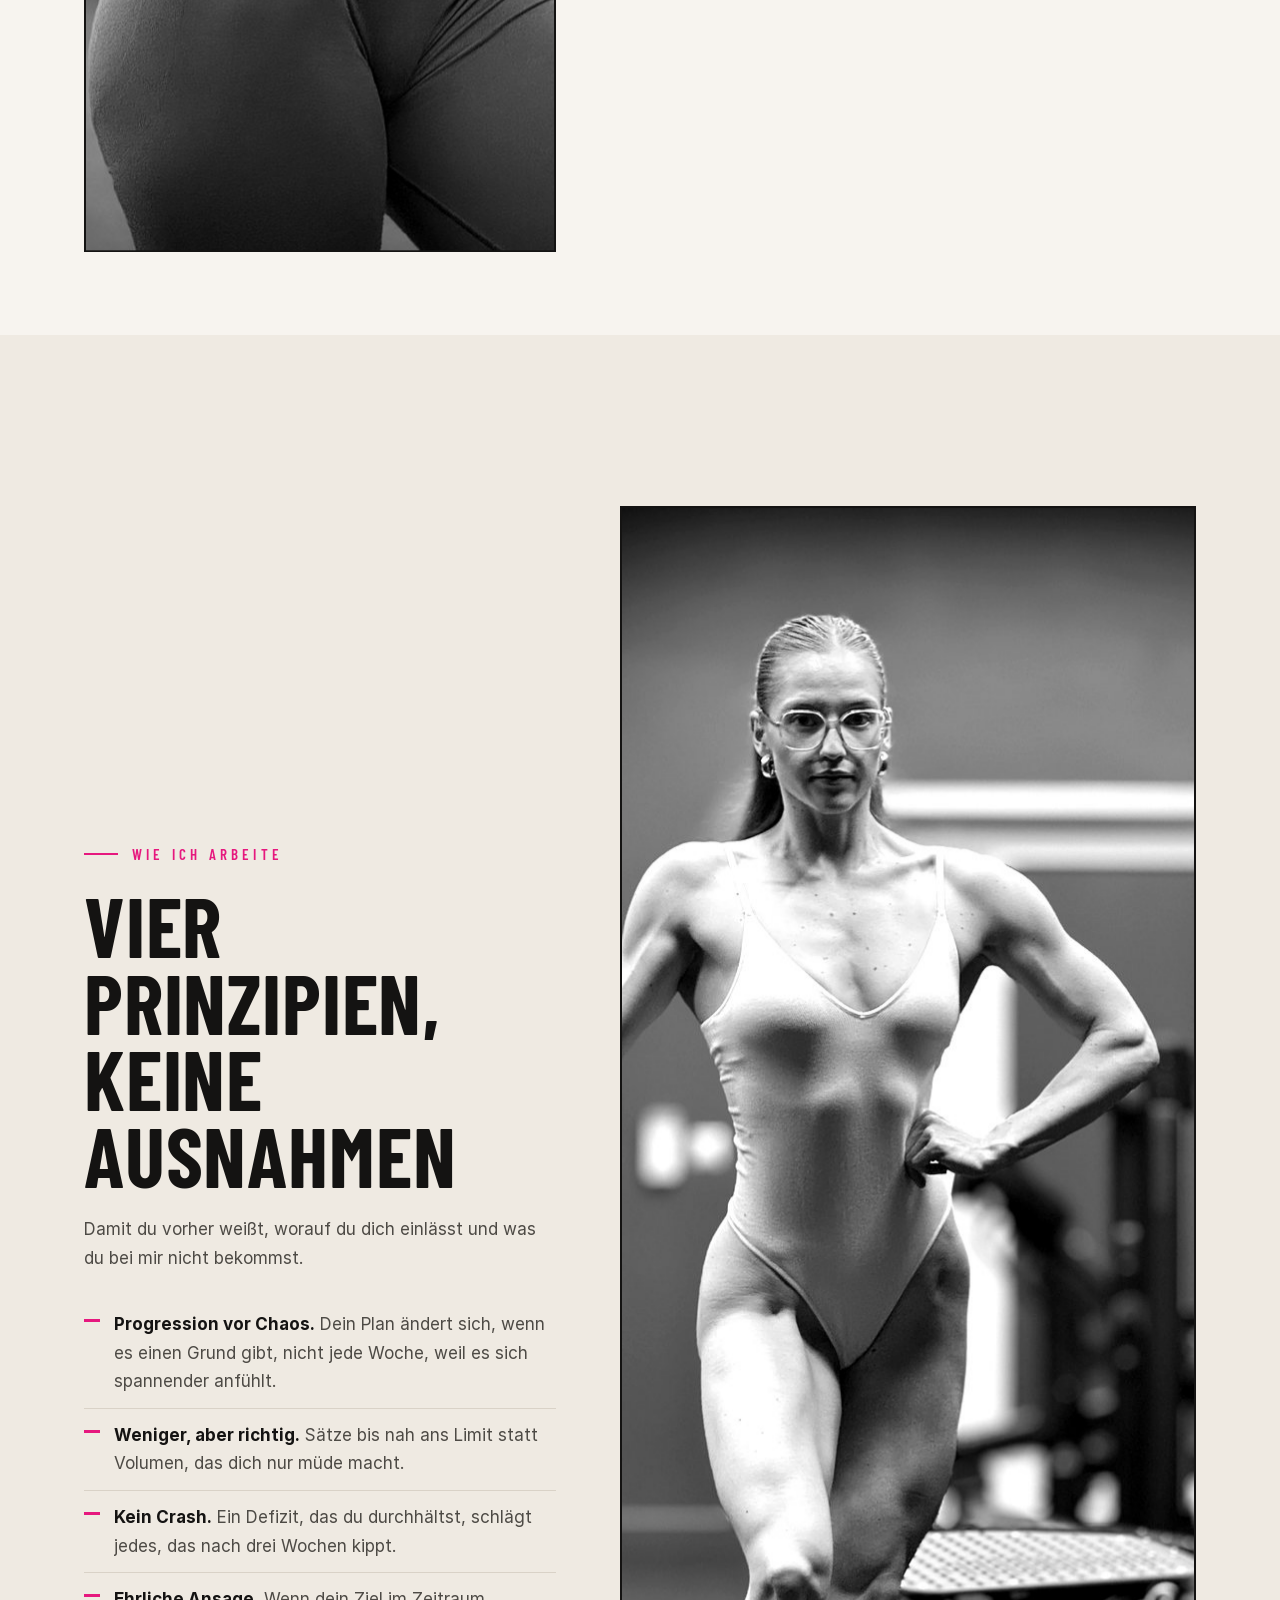
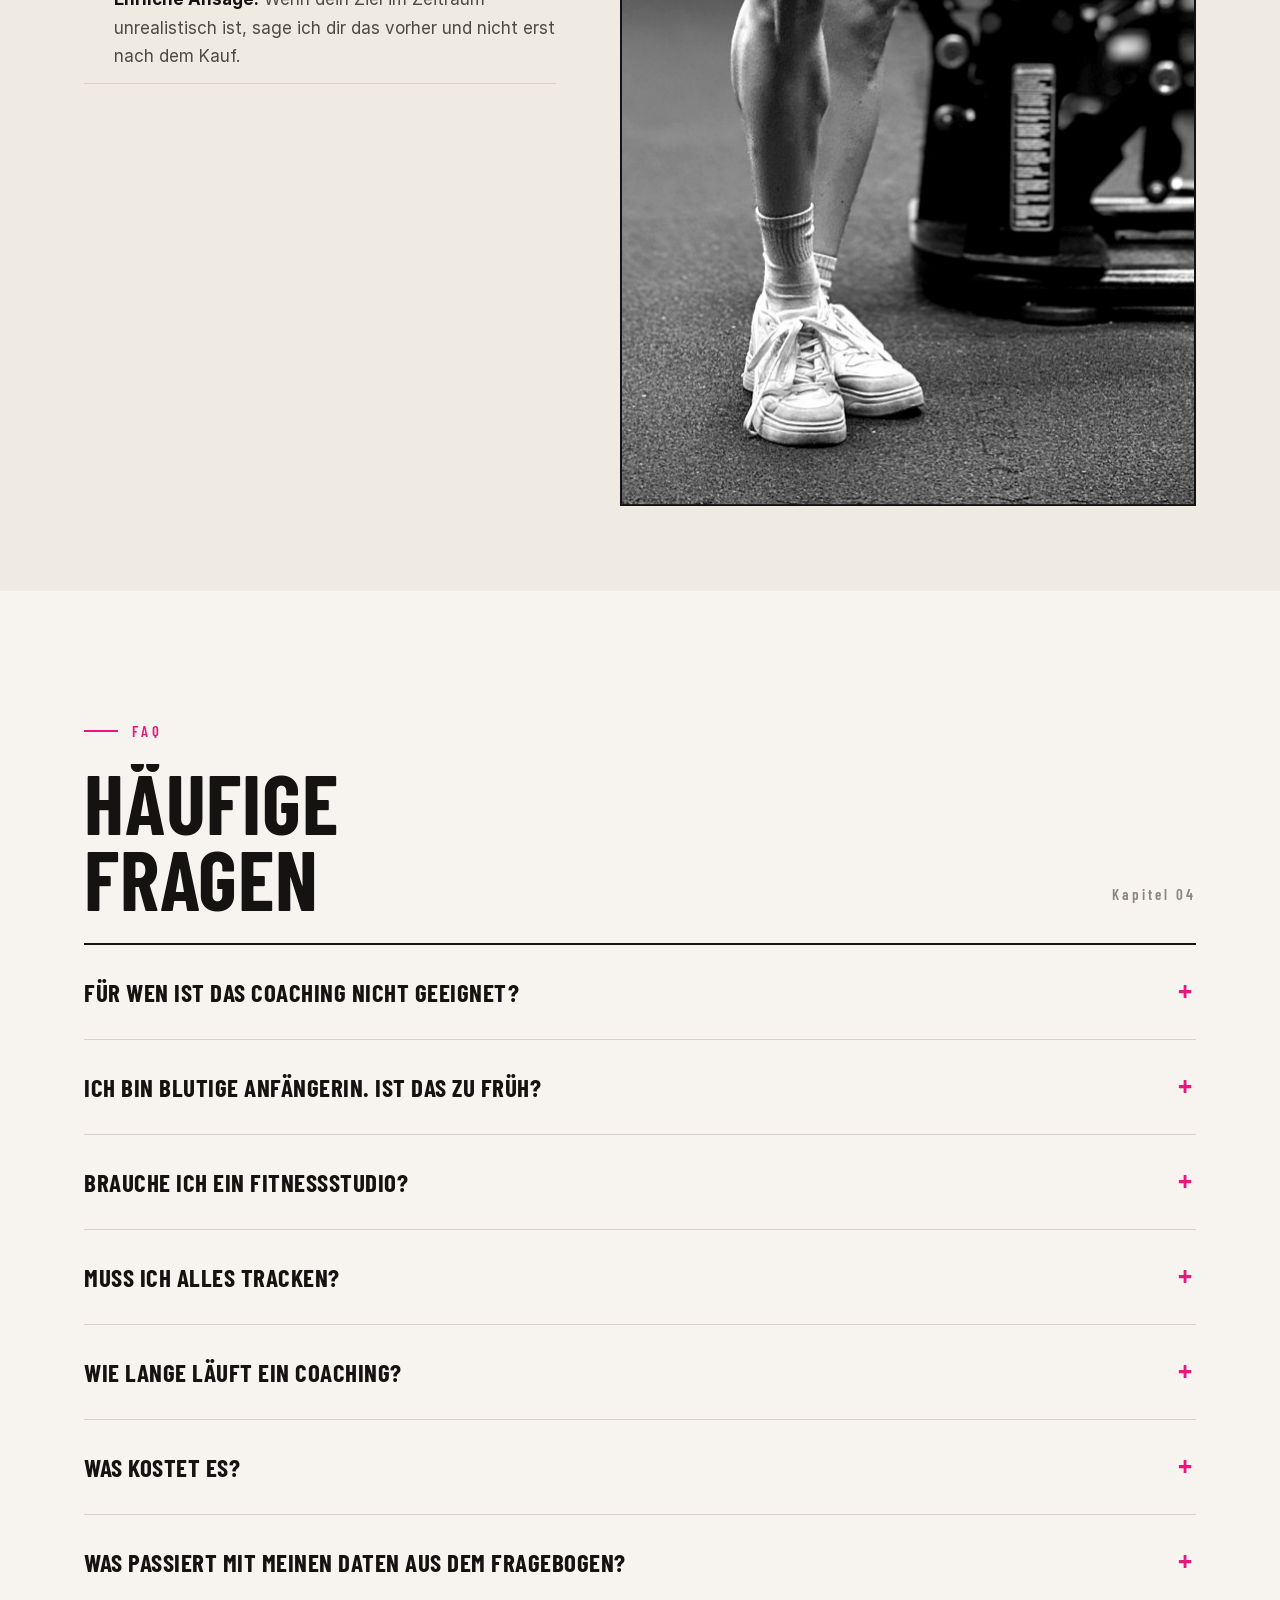
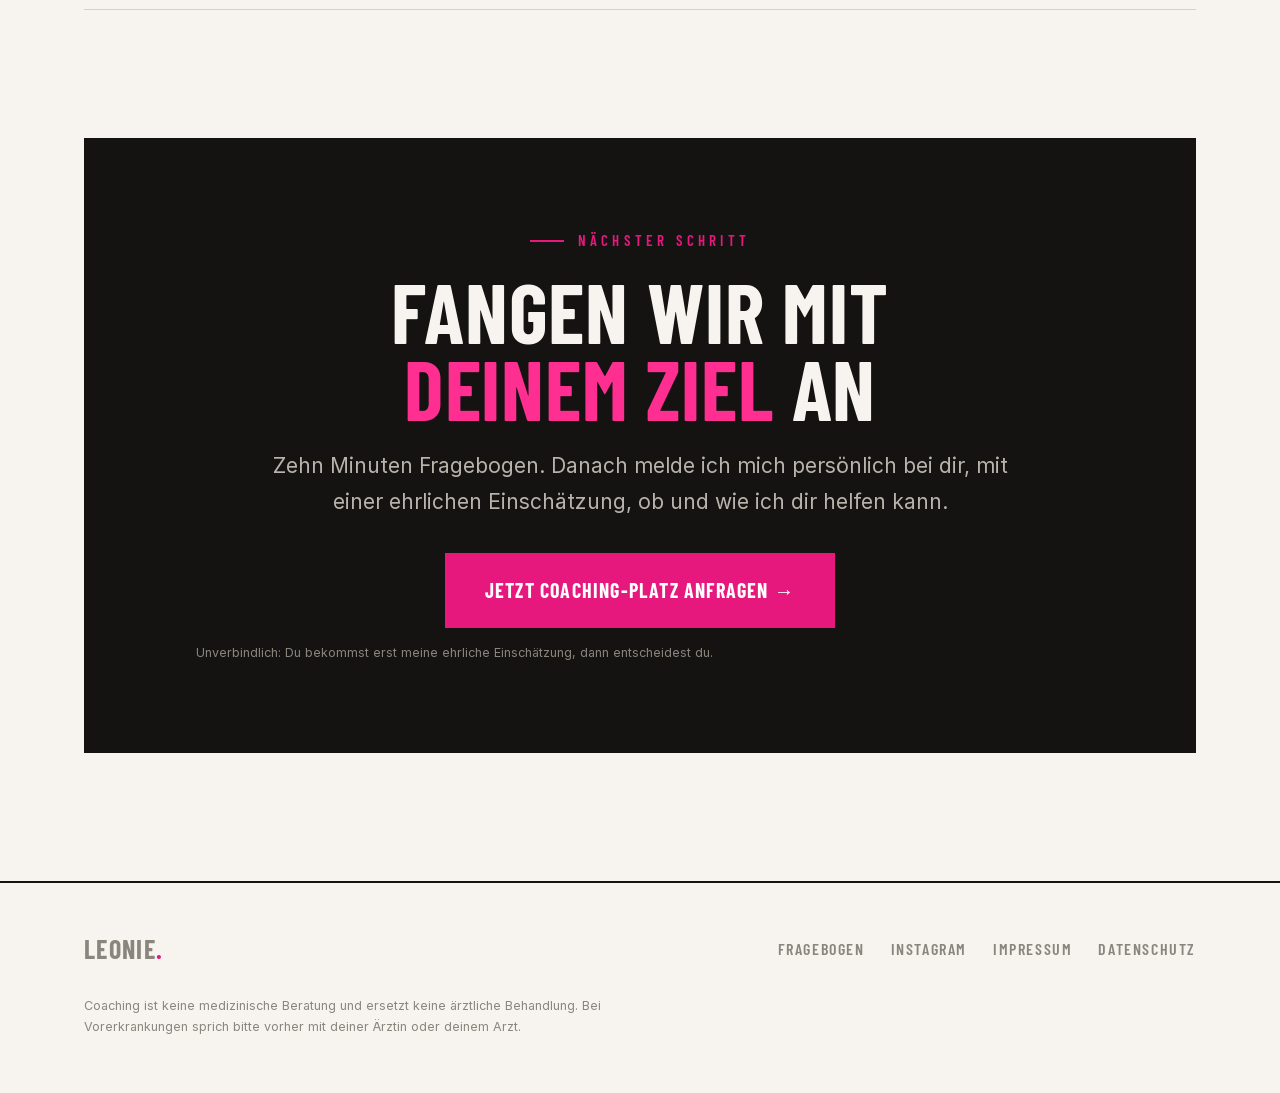
==== commit 5c019010: "Texte natuerlicher: Gedankenstrich-Muster aufgeloest" ====
--- a/index.html
+++ b/index.html
@@ -45,7 +45,7 @@
         <h1 data-split>Stark ist<br><span class="outline">kein Zufall.</span><br><span class="accent">Es ist ein Plan.</span></h1>
       </div>
       <div class="hero-side reveal">
-        <p class="lead">Ich betreue Frauen, die es ernst meinen — vom ersten sauberen Trainingsplan bis auf die Wettkampfbühne. Individuell, datenbasiert und ohne Plan von der Stange.</p>
+        <p class="lead">Ich betreue Frauen, die es ernst meinen: vom ersten sauberen Trainingsplan bis auf die Wettkampfbühne. Individuell, nah an deinen Daten und ohne Plan von der Stange.</p>
         <div class="hero-cta">
           <a class="btn btn-primary btn-lg" href="fragebogen.html"><span>Jetzt Coaching-Platz anfragen →</span></a>
           <a class="btn" href="#angebot"><span>Pakete ansehen</span></a>
@@ -76,7 +76,7 @@
 
 <div class="trust">
   <div class="wrap trust-inner">
-    <div class="trust-item"><b><span class="counter" data-count="10"></span> Min</b>Fragebogen ausfüllen — mehr brauchst du nicht</div>
+    <div class="trust-item"><b><span class="counter" data-count="10"></span> Min</b>Fragebogen ausfüllen, mehr brauchst du nicht</div>
     <div class="trust-item"><b><span class="counter" data-count="48"></span> Std</b>bis ich mich persönlich bei dir melde</div>
     <div class="trust-item"><b>1 : 1</b>Persönlich betreut, keine Vorlagen</div>
     <div class="trust-item"><b><span class="counter" data-count="7"></span> Tage</b>Check-in-Rhythmus mit Anpassung</div>
@@ -101,7 +101,7 @@
       <div class="ed-item reveal">
         <span class="ed-num">02</span>
         <h3>Du willst Form aufbauen, nicht nur abnehmen</h3>
-        <p>Weniger Körperfett, aber sichtbare Muskeln und Kraft. Kein Crash-Defizit, keine 1200-kcal-Vorlage aus dem Internet — sondern ein Plan, mit dem du auch in sechs Monaten noch arbeiten kannst.</p>
+        <p>Weniger Körperfett, aber sichtbare Muskeln und Kraft. Kein Crash-Defizit und keine 1200-kcal-Vorlage aus dem Internet, sondern ein Plan, mit dem du auch in sechs Monaten noch arbeiten kannst.</p>
       </div>
       <div class="ed-item reveal">
         <span class="ed-num">03</span>
@@ -121,7 +121,7 @@
       </div>
       <span class="index">Kapitel 02</span>
     </div>
-    <p class="lead reveal" style="margin:26px 0 34px">Jedes Coaching startet mit dem gleichen Fragebogen. Danach sage ich dir ehrlich, welches Paket zu deinem Ziel passt — auch wenn das das günstigere ist. Ich betreue bewusst nur eine begrenzte Zahl an Kundinnen gleichzeitig; die Anfrage ist unverbindlich.</p>
+    <p class="lead reveal" style="margin:26px 0 34px">Jedes Coaching startet mit dem gleichen Fragebogen. Danach sage ich dir ehrlich, welches Paket zu deinem Ziel passt, auch wenn das das günstigere ist. Ich betreue bewusst nur eine begrenzte Zahl an Kundinnen gleichzeitig; die Anfrage ist unverbindlich.</p>
 
     <div class="pkg-grid" data-stagger>
       <article class="pkg featured">
@@ -144,7 +144,7 @@
         <h3>Wettkampf-Prep</h3>
         <p class="price">Bikini &amp; Wellness · 249 €/Monat</p>
         <ul>
-          <li>Zeitplanung rückwärts vom Wettkampftag — realistisch, nicht knapp</li>
+          <li>Zeitplanung rückwärts vom Wettkampftag: realistisch statt knapp</li>
           <li>Diätverlauf, Refeeds und Diet-Breaks nach Verlauf statt nach Gefühl</li>
           <li>Peak Week, Posing-Feedback und Bühnen-Vorbereitung</li>
           <li>Enge Betreuung in der heißen Phase, auch mehrmals pro Woche</li>
@@ -159,7 +159,7 @@
         <p class="price">Abnehmen &amp; Formaufbau · 129 €/Monat · Mindestlaufzeit 3 Monate</p>
         <ul>
           <li>Für den Anfang: Technik, Grundübungen, Routine</li>
-          <li>Ernährung, die in deinen Alltag passt — ohne Verbotsliste</li>
+          <li>Ernährung, die in deinen Alltag passt, ohne Verbotsliste</li>
           <li>Schritt für Schritt statt alles auf einmal</li>
           <li>Check-in alle zwei Wochen, wenn dir wöchentlich zu viel ist</li>
         </ul>
@@ -196,7 +196,7 @@
         <div class="step-n">01</div>
         <div>
           <h3>Fragebogen</h3>
-          <p>Du füllst den Coaching-Fragebogen aus — Ziel, aktueller Stand, Training, Essen, Gesundheit, Alltag. Dauert ungefähr 10 Minuten und ist die Grundlage für alles Weitere.</p>
+          <p>Du füllst den Coaching-Fragebogen aus: Ziel, aktueller Stand, Training, Essen, Gesundheit, Alltag. Dauert ungefähr 10 Minuten und ist die Grundlage für alles Weitere.</p>
         </div>
         <span class="step-tag">≈ 10 Minuten</span>
       </div>
@@ -204,7 +204,7 @@
         <div class="step-n">02</div>
         <div>
           <h3>Kennenlern-Call</h3>
-          <p>Wir sprechen 20 bis 30 Minuten. Ich frage nach, du fragst mich alles, was du wissen willst. Am Ende weißt du, ob und wie wir zusammenarbeiten — ganz ohne Druck.</p>
+          <p>Wir sprechen 20 bis 30 Minuten. Ich frage nach, du fragst mich alles, was du wissen willst. Am Ende weißt du, ob und wie wir zusammenarbeiten. Ganz ohne Druck.</p>
         </div>
         <span class="step-tag">20–30 Minuten</span>
       </div>
@@ -249,12 +249,12 @@
       <p class="eyebrow reveal">Über mich</p>
       <h2 data-split>Ich weiß, wie<br>sich das anfühlt</h2>
       <div data-stagger>
-        <p style="margin-top:22px">Ich stehe selbst auf der Bühne und kenne beide Seiten: die Wochen, in denen alles läuft — und die, in denen die Motivation ganz weit unten ist und die Kraft mit. Genau da entscheidet sich, ob ein Coaching funktioniert.</p>
-        <p>Deshalb betreue ich nicht per Copy-Paste. Ich schaue mir deine Zahlen an, frage nach, wie du schläfst und wie dein Alltag wirklich aussieht — und sage dir ehrlich, was ich davon halte. Auch wenn du das nicht immer hören willst.</p>
-        <ul>
-          <li>Aktive Wettkampfathletin — Prep aus eigener Erfahrung, nicht nur aus Büchern</li>
+        <p style="margin-top:22px">Ich stehe selbst auf der Bühne und kenne beide Seiten: die Wochen, in denen alles läuft, und die, in denen die Motivation ganz weit unten ist und die Kraft mit. Genau da entscheidet sich, ob ein Coaching funktioniert.</p>
+        <p>Deshalb betreue ich nicht per Copy-Paste. Ich schaue mir deine Zahlen an, frage nach, wie du schläfst und wie dein Alltag wirklich aussieht, und sage dir ehrlich, was ich davon halte. Auch wenn du das nicht immer hören willst.</p>
+        <ul>
+          <li>Aktive Wettkampfathletin: Prep aus eigener Erfahrung, nicht nur aus Büchern</li>
           <li>Datenbasiert: Entscheidungen fallen nach Verlauf, nicht nach Tagesform</li>
-          <li>Volumen mit Sinn — lieber saubere Sätze als endlose Listen</li>
+          <li>Volumen mit Sinn: lieber saubere Sätze als endlose Listen</li>
           <li>Essen, das zu deinem Leben passt, nicht zu einer App</li>
         </ul>
       </div>
@@ -272,12 +272,12 @@
       <p class="eyebrow reveal">Wie ich arbeite</p>
       <h2 data-split>Vier Prinzipien,<br>keine Ausnahmen</h2>
       <div data-stagger>
-        <p style="margin-top:22px">Damit du vorher weißt, worauf du dich einlässt — und was du bei mir nicht bekommst.</p>
-        <ul>
-          <li><strong>Progression vor Chaos.</strong> Dein Plan ändert sich, wenn es einen Grund gibt — nicht jede Woche, weil es sich spannender anfühlt.</li>
+        <p style="margin-top:22px">Damit du vorher weißt, worauf du dich einlässt und was du bei mir nicht bekommst.</p>
+        <ul>
+          <li><strong>Progression vor Chaos.</strong> Dein Plan ändert sich, wenn es einen Grund gibt, nicht jede Woche, weil es sich spannender anfühlt.</li>
           <li><strong>Weniger, aber richtig.</strong> Sätze bis nah ans Limit statt Volumen, das dich nur müde macht.</li>
           <li><strong>Kein Crash.</strong> Ein Defizit, das du durchhältst, schlägt jedes, das nach drei Wochen kippt.</li>
-          <li><strong>Ehrliche Ansage.</strong> Wenn dein Ziel im Zeitraum unrealistisch ist, sage ich dir das vorher — nicht nach dem Kauf.</li>
+          <li><strong>Ehrliche Ansage.</strong> Wenn dein Ziel im Zeitraum unrealistisch ist, sage ich dir das vorher und nicht erst nach dem Kauf.</li>
         </ul>
       </div>
     </div>
@@ -336,11 +336,11 @@
       </details>
       <details>
         <summary>Brauche ich ein Fitnessstudio?</summary>
-        <p>Für die besten Ergebnisse ja. Dein Plan wird auf die Geräte gebaut, die du wirklich zur Verfügung hast — sag mir im Fragebogen einfach, wo du trainierst.</p>
+        <p>Für die besten Ergebnisse ja. Dein Plan wird auf die Geräte gebaut, die du wirklich zur Verfügung hast. Sag mir im Fragebogen einfach, wo du trainierst.</p>
       </details>
       <details>
         <summary>Muss ich alles tracken?</summary>
-        <p>In der Regel ja, zumindest am Anfang. Ohne Daten rate ich nur. Wie eng wir das führen, hängt von deinem Ziel ab — eine Prep ist genauer als ein Formaufbau.</p>
+        <p>In der Regel ja, zumindest am Anfang. Ohne Daten rate ich nur. Wie eng wir das führen, hängt von deinem Ziel ab: Eine Prep ist genauer als ein Formaufbau.</p>
       </details>
       <details>
         <summary>Wie lange läuft ein Coaching?</summary>
@@ -348,7 +348,7 @@
       </details>
       <details>
         <summary>Was kostet es?</summary>
-        <p>Ein einmaliger Plan kostet 89 €, das Starterinnen-Coaching 129 €/Monat, das 1:1-Coaching 149 €/Monat (jeweils mindestens drei Monate) und die Wettkampf-Prep 249 €/Monat. Nach deinem Fragebogen sage ich dir ehrlich, welches Paket zu deinem Ziel passt — auch wenn es das günstigere ist.</p>
+        <p>Ein einmaliger Plan kostet 89 €, das Starterinnen-Coaching 129 €/Monat, das 1:1-Coaching 149 €/Monat (jeweils mindestens drei Monate) und die Wettkampf-Prep 249 €/Monat. Nach deinem Fragebogen sage ich dir ehrlich, welches Paket zu deinem Ziel passt, auch wenn es das günstigere ist.</p>
       </details>
       <details>
         <summary>Was passiert mit meinen Daten aus dem Fragebogen?</summary>
@@ -363,9 +363,9 @@
     <div class="cta-box reveal">
       <p class="eyebrow" style="justify-content:center">Nächster Schritt</p>
       <h2 data-split>Fangen wir mit<br><span class="accent">deinem Ziel</span> an</h2>
-      <p class="lead">Zehn Minuten Fragebogen. Danach melde ich mich persönlich bei dir — mit einer ehrlichen Einschätzung, ob und wie ich dir helfen kann.</p>
+      <p class="lead">Zehn Minuten Fragebogen. Danach melde ich mich persönlich bei dir, mit einer ehrlichen Einschätzung, ob und wie ich dir helfen kann.</p>
       <a class="btn btn-primary btn-lg" href="fragebogen.html"><span>Jetzt Coaching-Platz anfragen →</span></a>
-      <p class="foot-note" style="margin-top:14px">Unverbindlich — du bekommst erst meine ehrliche Einschätzung, dann entscheidest du.</p>
+      <p class="foot-note" style="margin-top:14px">Unverbindlich: Du bekommst erst meine ehrliche Einschätzung, dann entscheidest du.</p>
     </div>
   </div>
 </section>
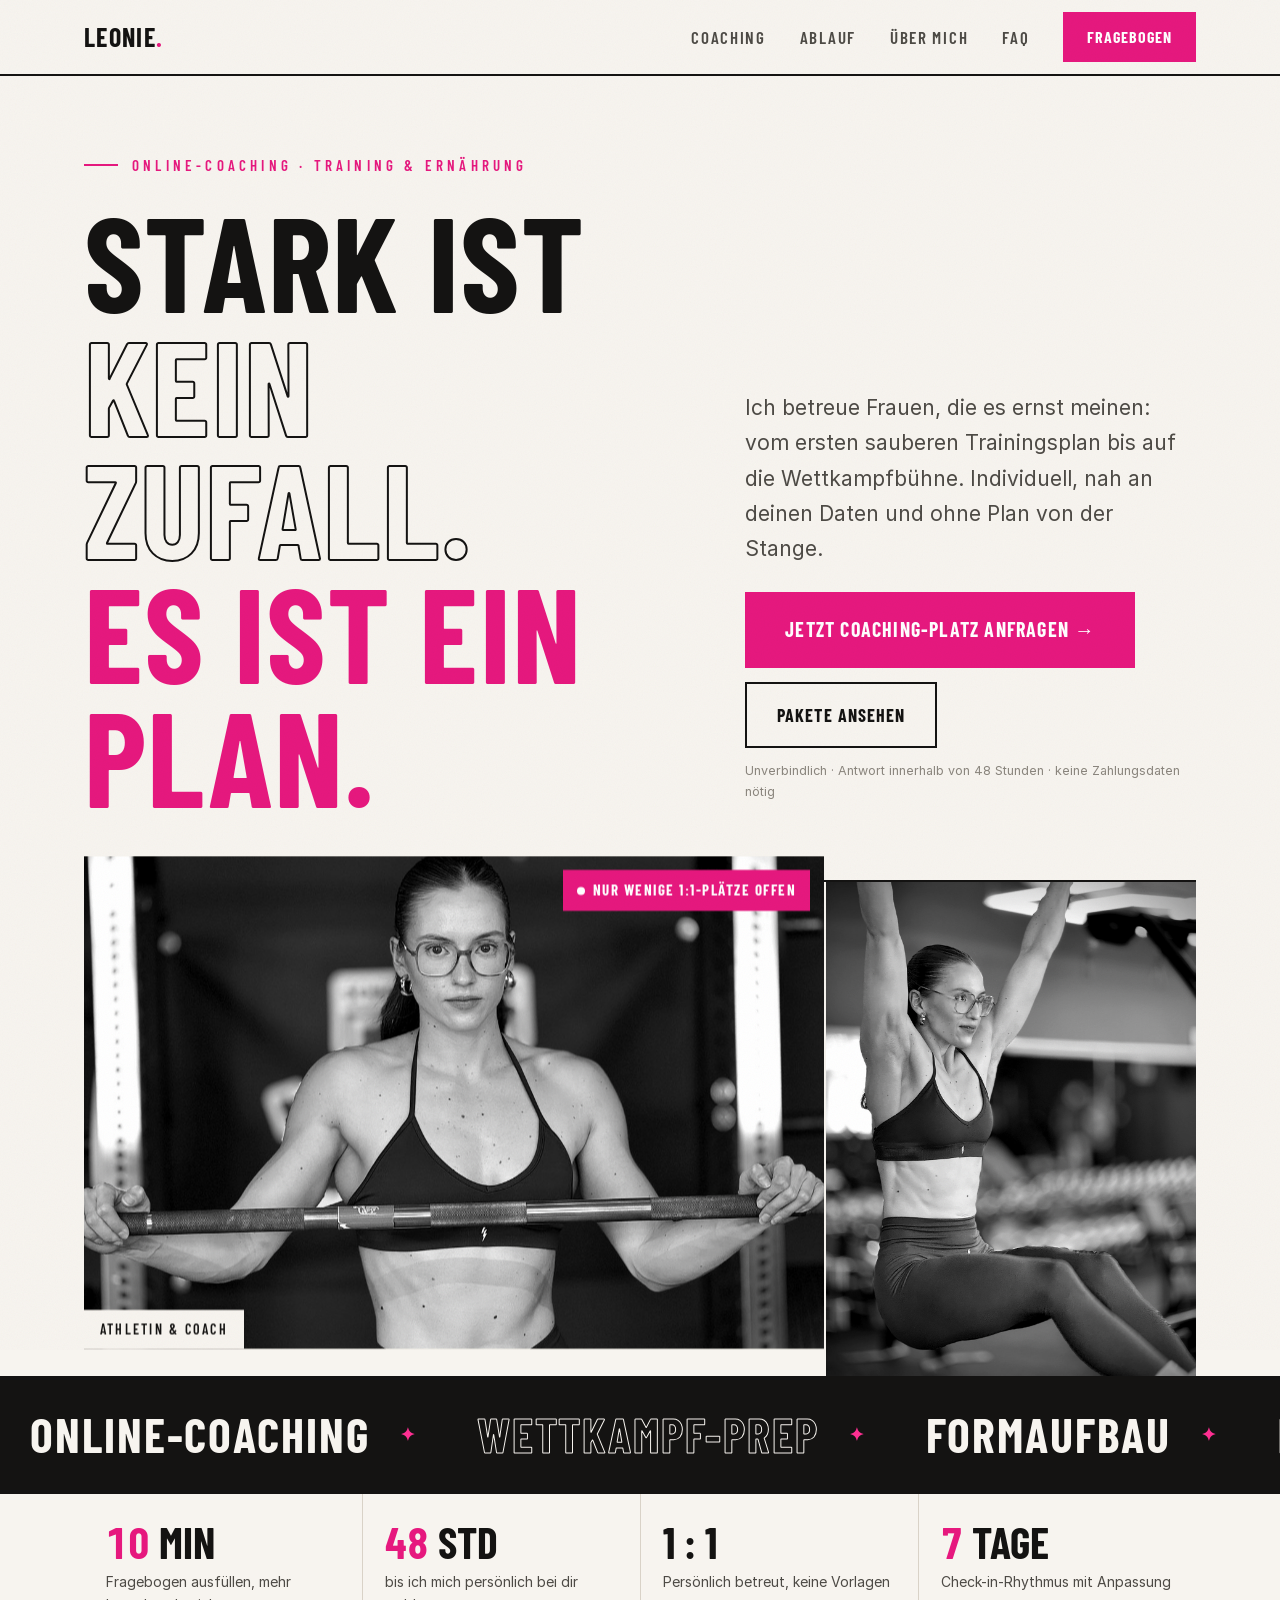
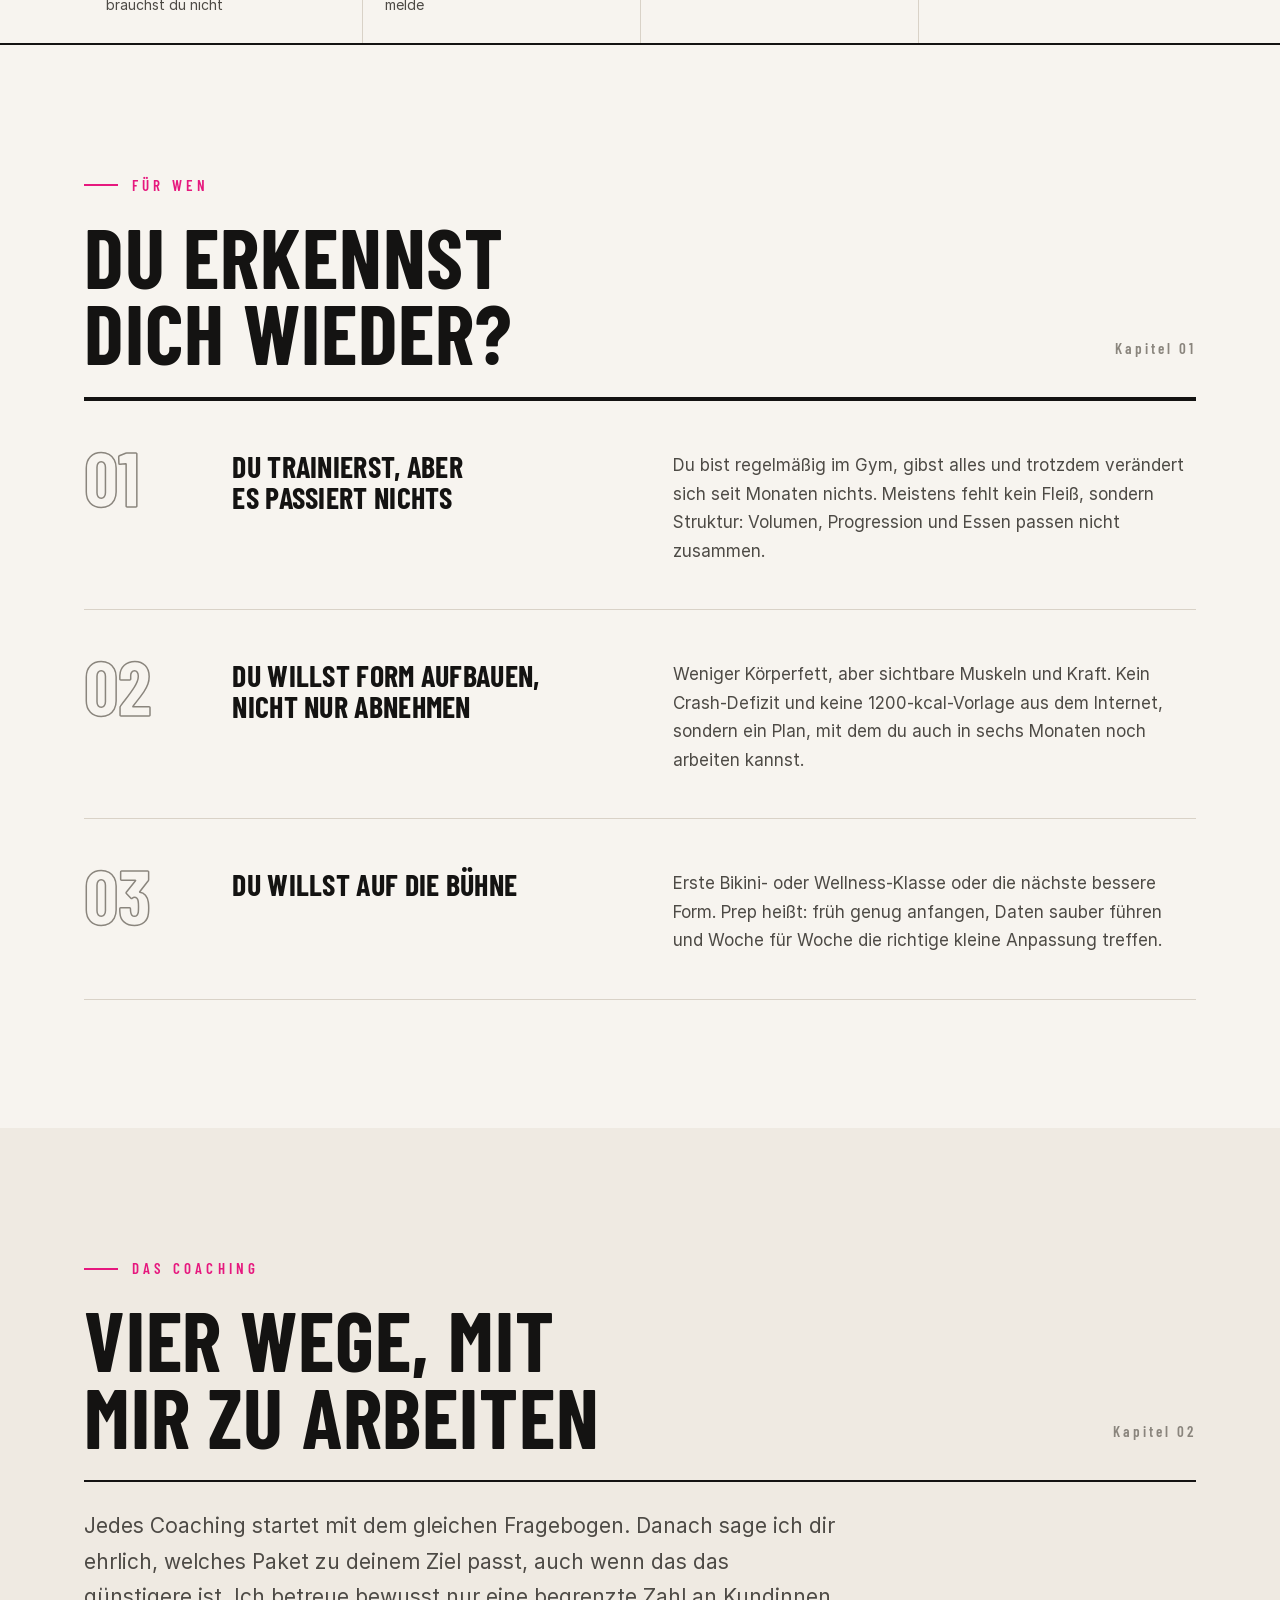
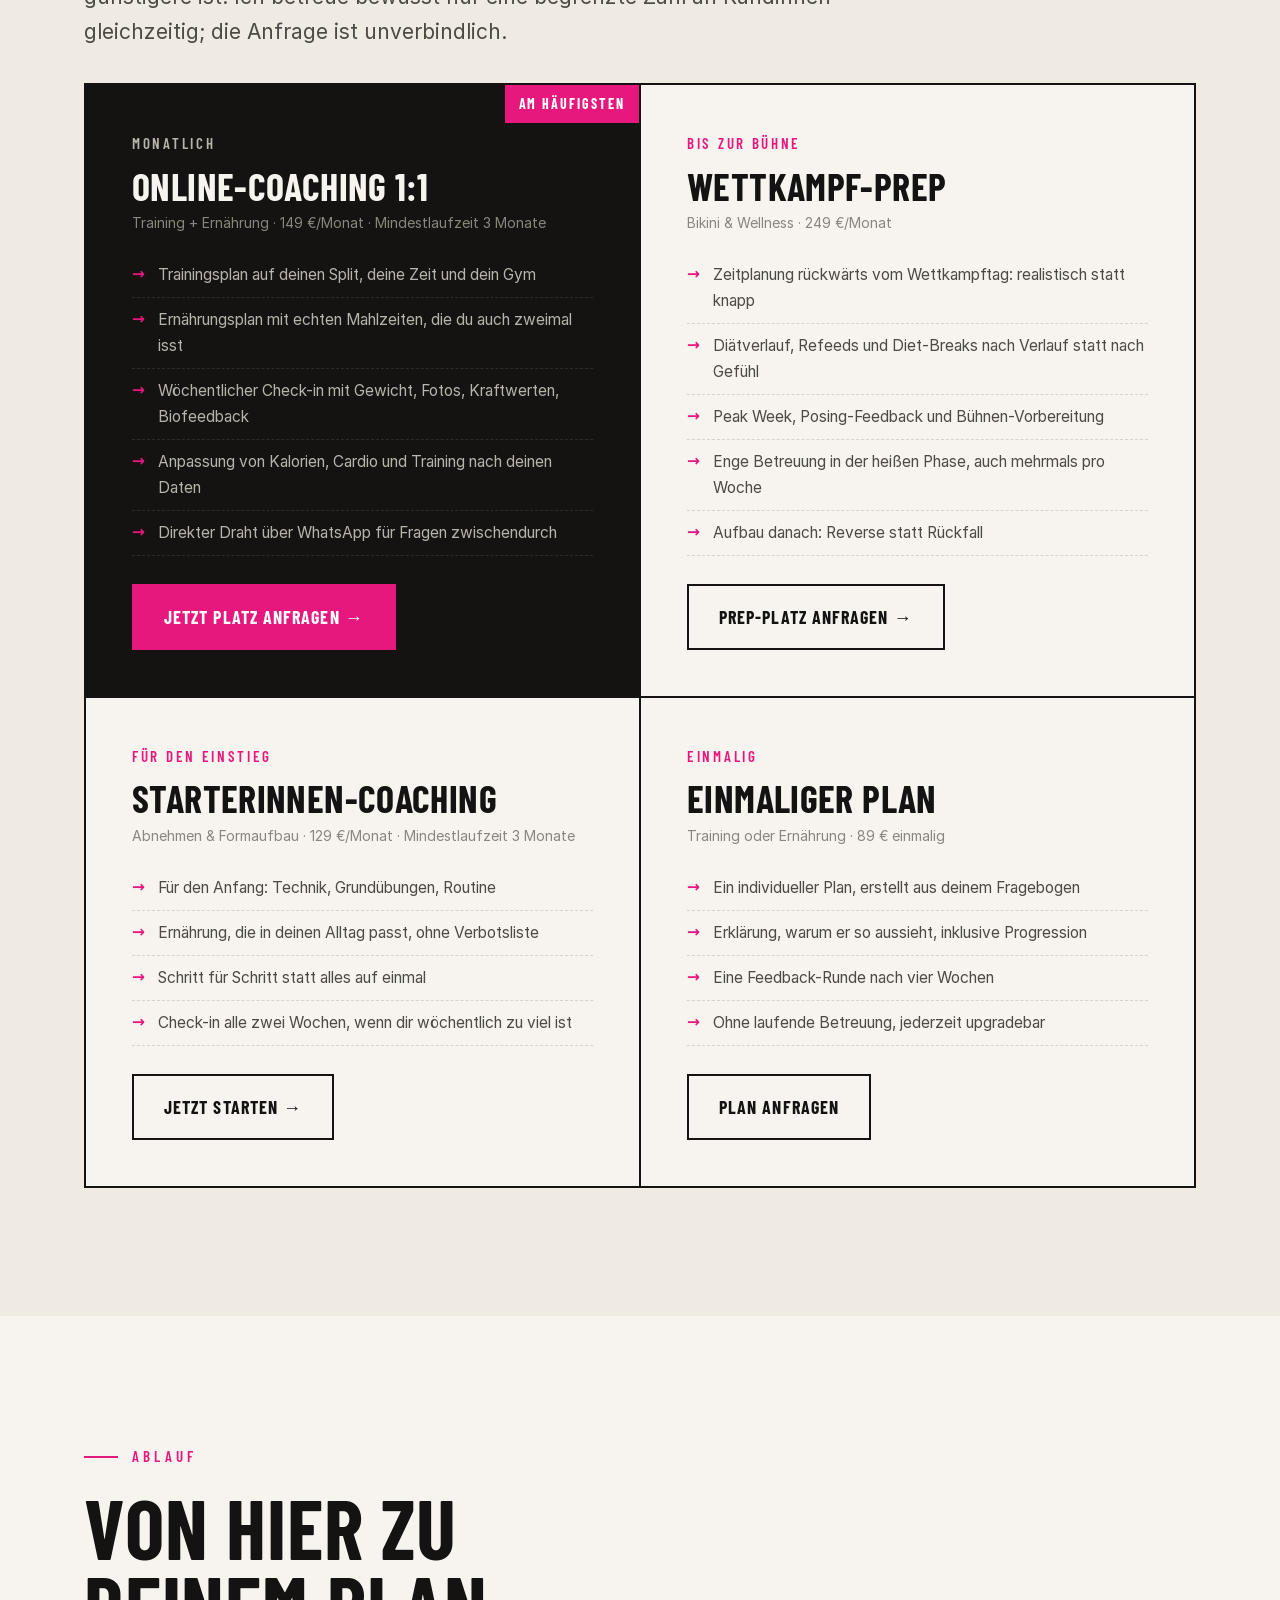
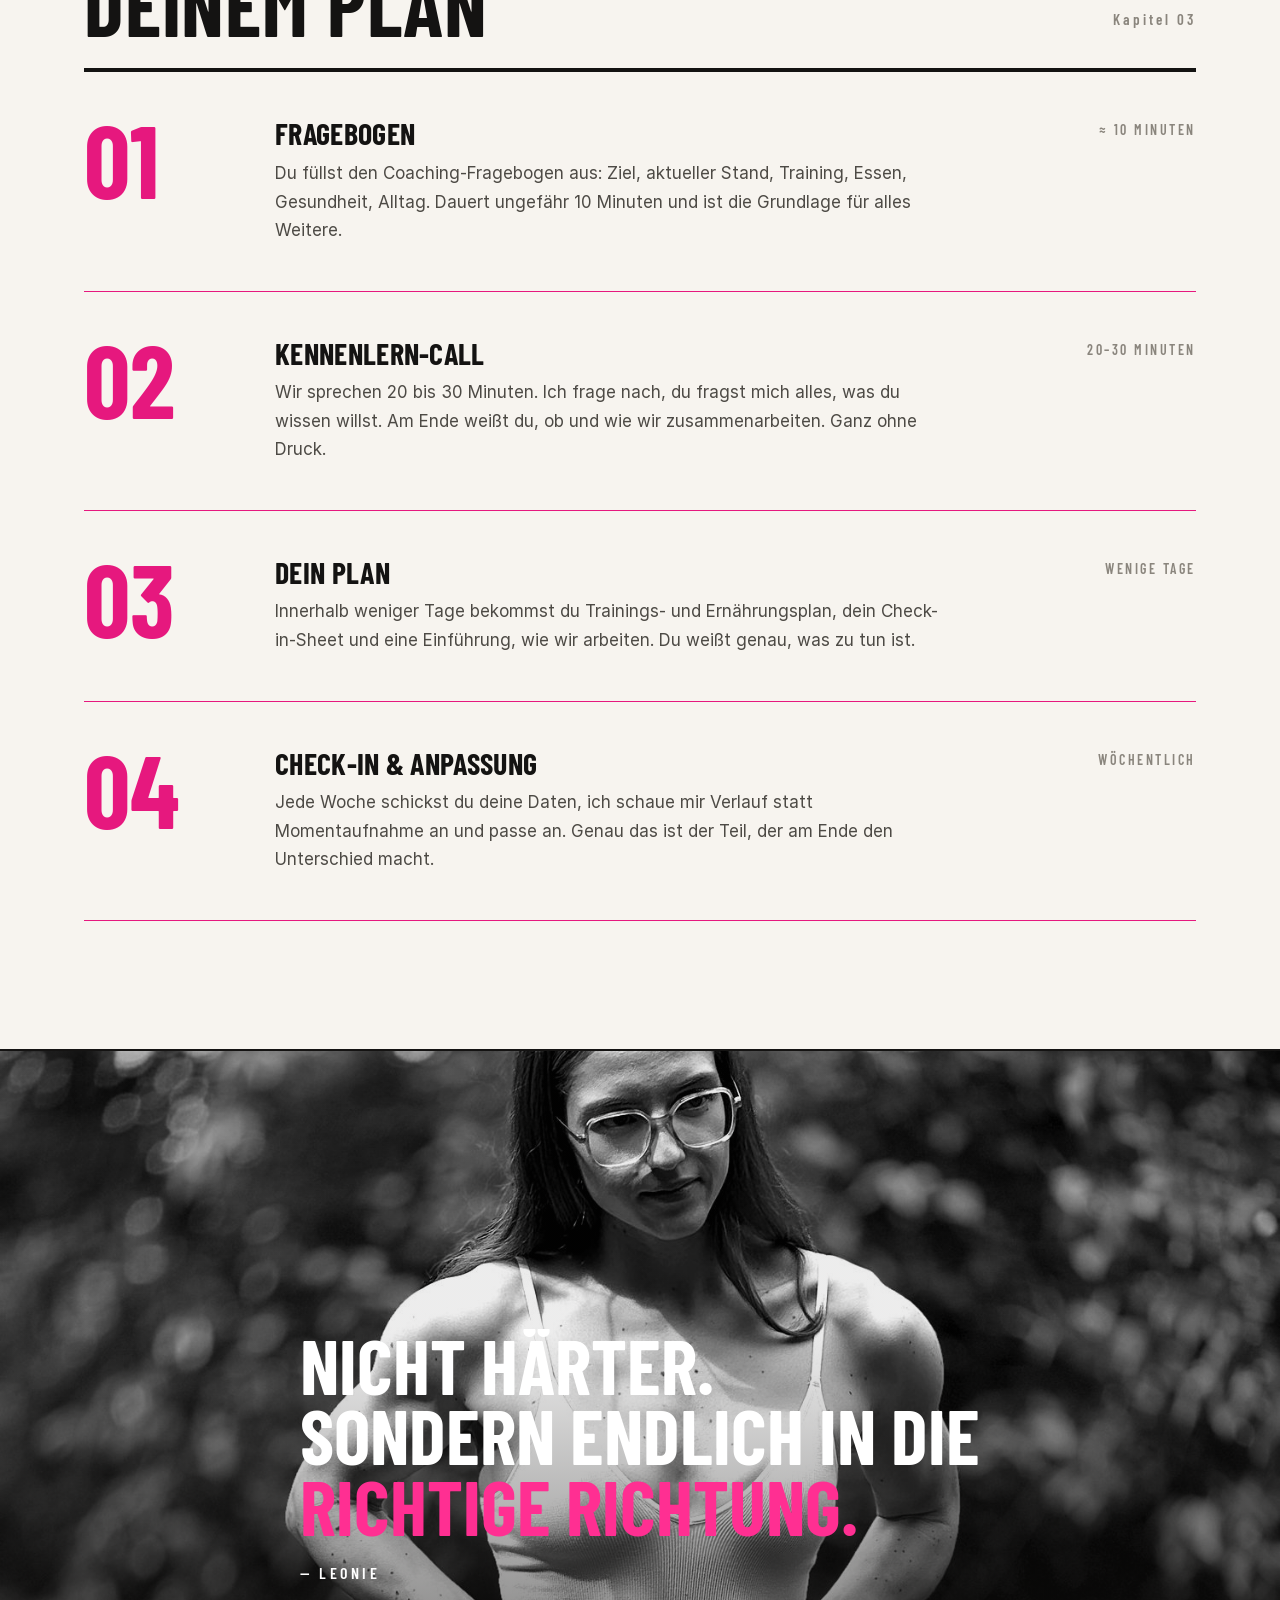
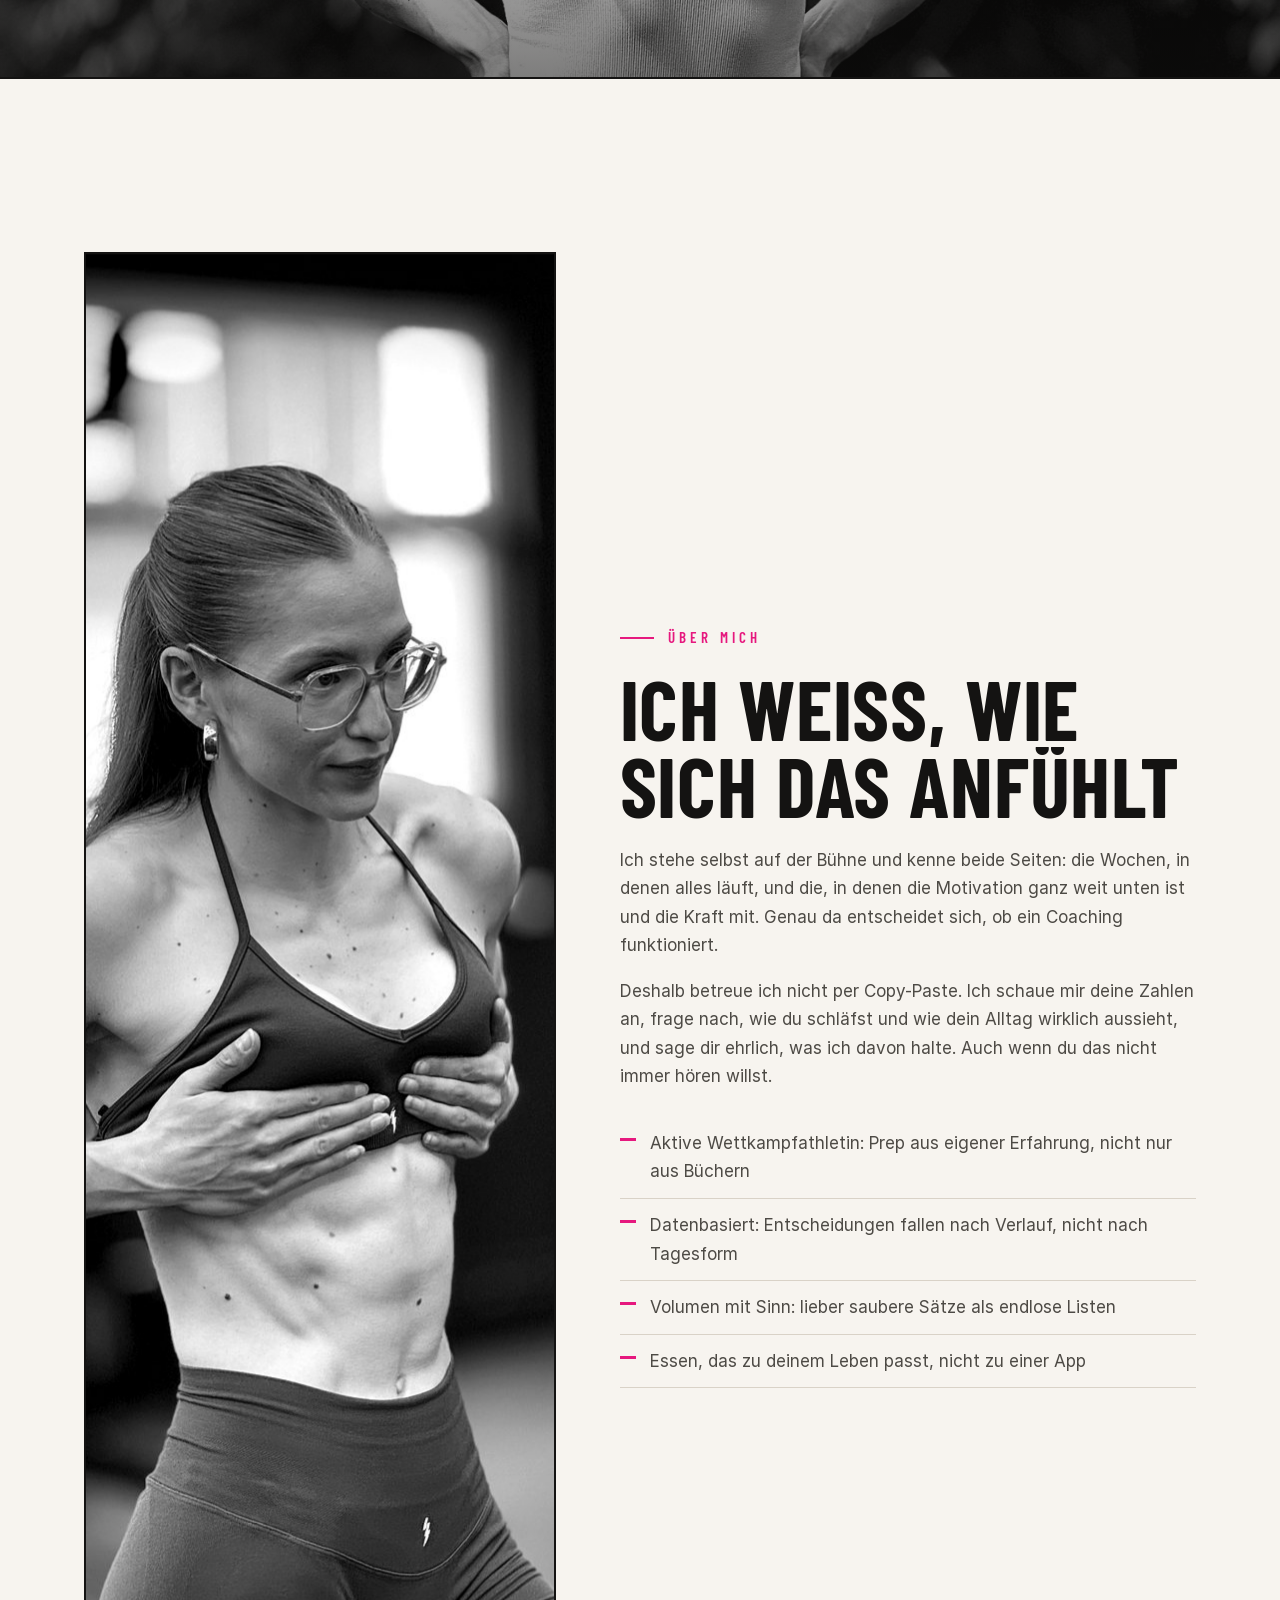
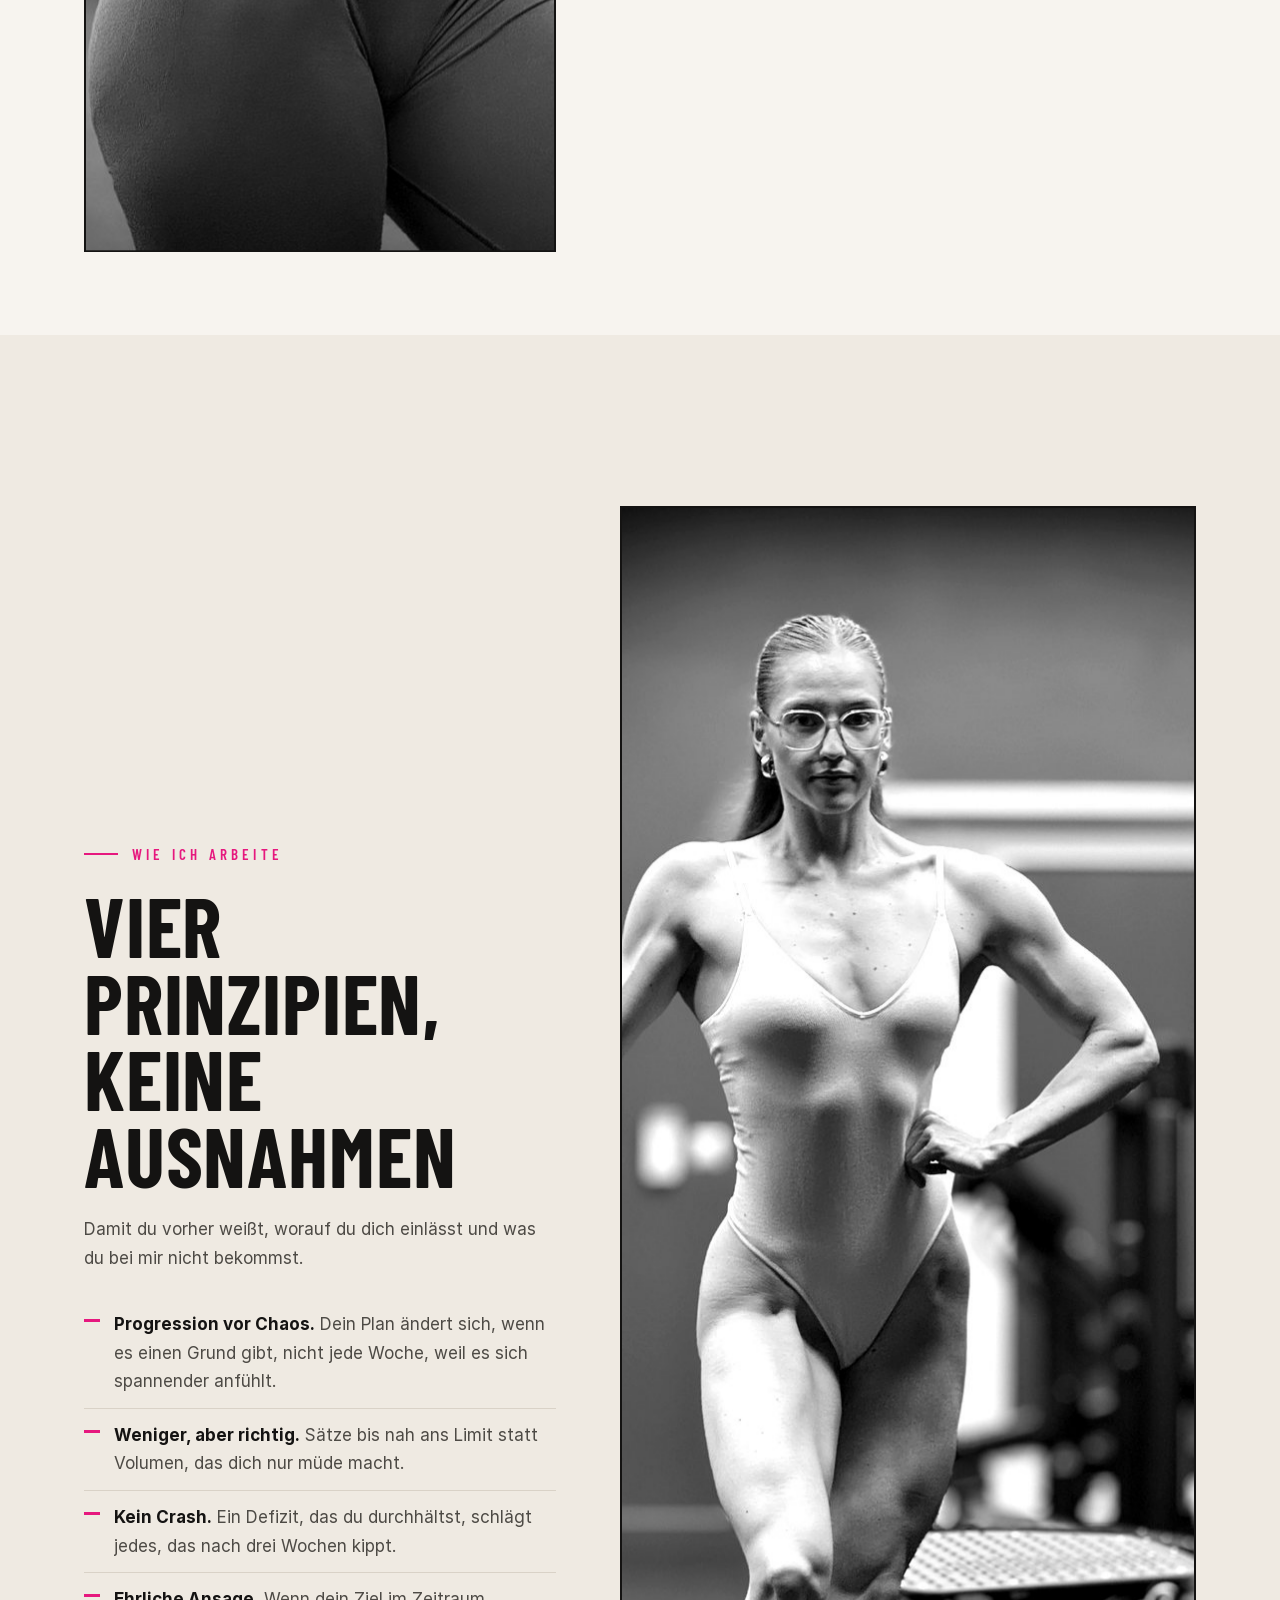
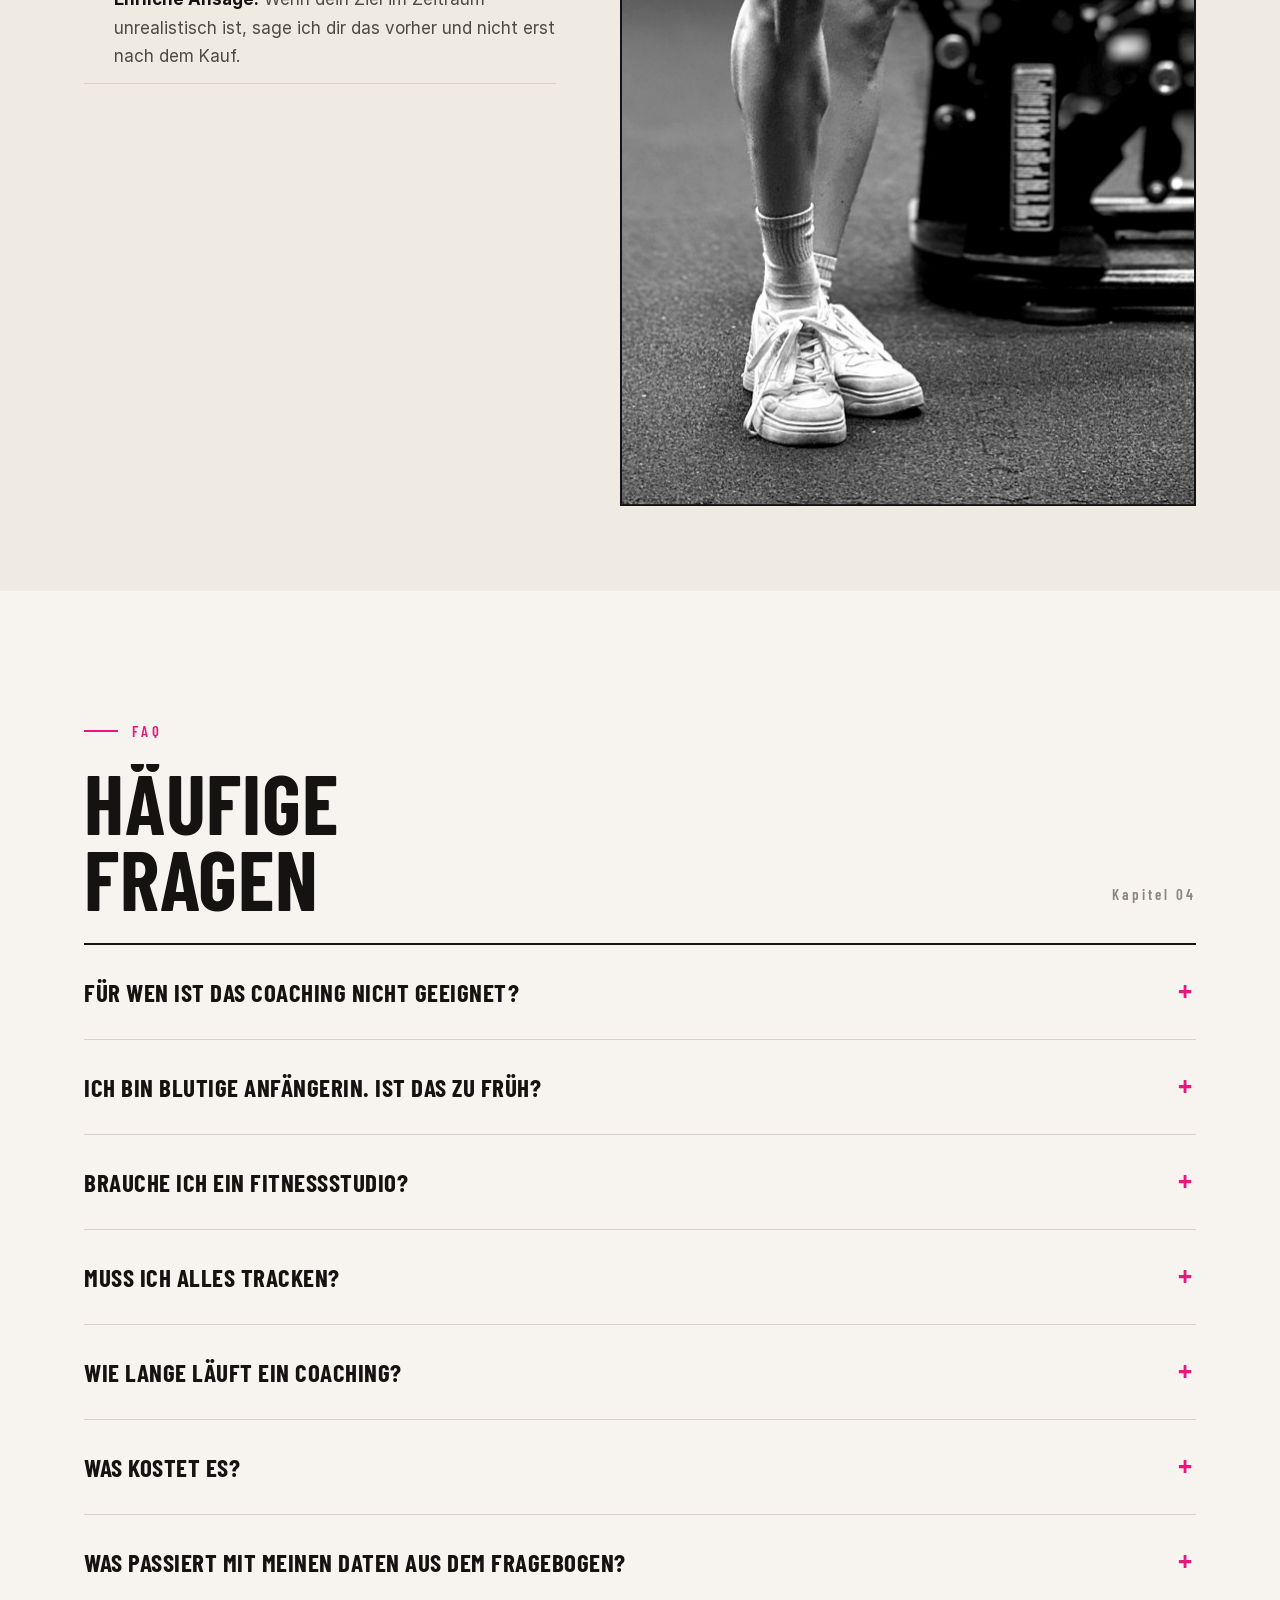
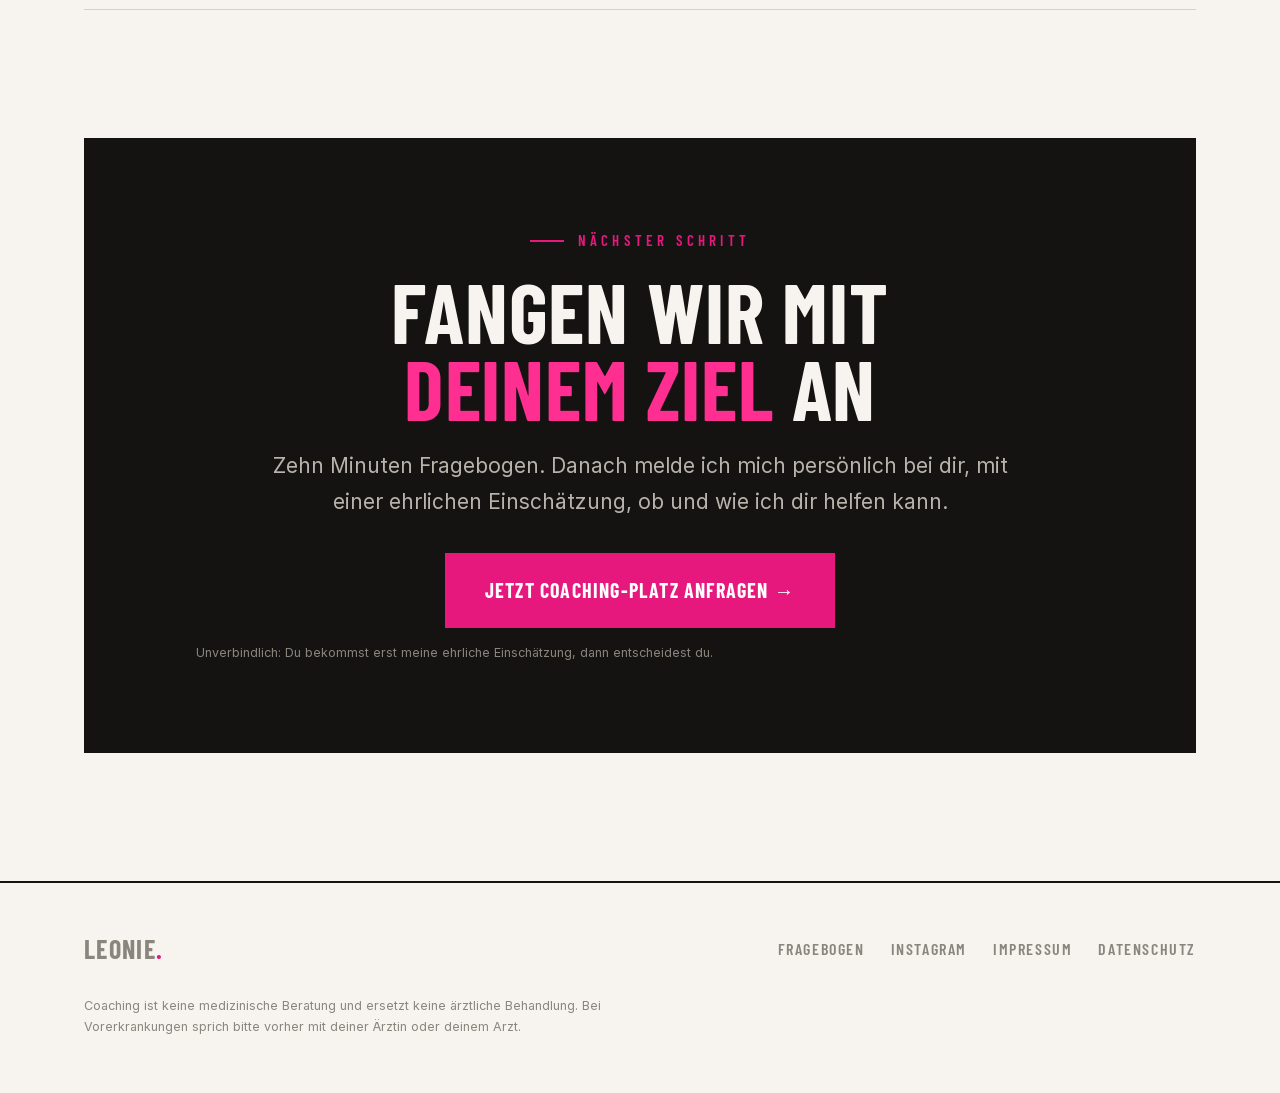
==== commit 7efaa5e2: "Newsletter-System: Double-Opt-in, Wochenversand, Datenschutz-Abschnitt" ====
--- a/index.html
+++ b/index.html
@@ -95,7 +95,7 @@
     <div class="ed-list">
       <div class="ed-item reveal">
         <span class="ed-num">01</span>
-        <h3>Du trainierst — aber es passiert nichts</h3>
+        <h3>Du trainierst, aber es passiert nichts</h3>
         <p>Du bist regelmäßig im Gym, gibst alles und trotzdem verändert sich seit Monaten nichts. Meistens fehlt kein Fleiß, sondern Struktur: Volumen, Progression und Essen passen nicht zusammen.</p>
       </div>
       <div class="ed-item reveal">
@@ -172,7 +172,7 @@
         <p class="price">Training oder Ernährung · 89 € einmalig</p>
         <ul>
           <li>Ein individueller Plan, erstellt aus deinem Fragebogen</li>
-          <li>Erklärung, warum er so aussieht — inklusive Progression</li>
+          <li>Erklärung, warum er so aussieht, inklusive Progression</li>
           <li>Eine Feedback-Runde nach vier Wochen</li>
           <li>Ohne laufende Betreuung, jederzeit upgradebar</li>
         </ul>
@@ -358,6 +358,24 @@
   </div>
 </section>
 
+<section id="newsletter" style="display:none;background:var(--paper-2)">
+  <div class="wrap">
+    <div class="section-head reveal">
+      <div>
+        <p class="eyebrow">Newsletter</p>
+        <h2 data-split>Ein Impuls pro Woche,<br>direkt von mir</h2>
+      </div>
+    </div>
+    <p class="lead reveal" style="margin:26px 0 28px;max-width:560px">Einmal pro Woche ein kurzer Trainings- oder Ernährungs-Impuls und der aktuelle Stand meiner freien Coaching-Plätze. Kein Spam, Abmeldung mit einem Klick.</p>
+    <form id="nlForm" class="reveal" style="display:flex;gap:12px;flex-wrap:wrap;max-width:560px">
+      <input type="email" id="nlEmail" required placeholder="deine@email.de" autocomplete="email"
+        style="flex:1;min-width:220px;padding:14px 16px;font:inherit;color:inherit;background:transparent;border:1px solid currentColor;border-radius:0">
+      <button class="btn btn-primary" type="submit"><span>Eintragen →</span></button>
+    </form>
+    <p class="foot-note" id="nlNote" style="margin-top:12px">Nach dem Eintragen bekommst du eine Bestätigungs-Mail (Double-Opt-in). Details in der <a href="datenschutz.html">Datenschutzerklärung</a>.</p>
+  </div>
+</section>
+
 <section class="cta" style="padding-top:0">
   <div class="wrap">
     <div class="cta-box reveal">
@@ -389,6 +407,44 @@
   <a class="btn btn-primary" href="fragebogen.html"><span>Jetzt Platz anfragen →</span></a>
 </div>
 
+<script src="assets/js/config.js"></script>
 <script src="assets/js/main.js"></script>
+<script>
+(function () {
+  var cfg = window.LEONIE_CONFIG || {};
+  if (!cfg.newsletterEndpoint) return;
+  var sec = document.getElementById('newsletter');
+  var form = document.getElementById('nlForm');
+  var note = document.getElementById('nlNote');
+  if (!sec || !form) return;
+  sec.style.display = '';
+  form.addEventListener('submit', function (ev) {
+    ev.preventDefault();
+    var email = document.getElementById('nlEmail').value.trim();
+    if (!email) return;
+    var btn = form.querySelector('button');
+    btn.disabled = true;
+    fetch(cfg.newsletterEndpoint, {
+      method: 'POST',
+      headers: { 'Content-Type': 'text/plain;charset=utf-8' },
+      body: JSON.stringify({ action: 'subscribe', 'E-Mail': email })
+    })
+      .then(function (r) { return r.json(); })
+      .then(function (res) {
+        if (res.ok) {
+          form.reset();
+          note.textContent = 'Fast geschafft: Schau in dein Postfach und bestätige deine Anmeldung.';
+        } else {
+          note.textContent = 'Das hat nicht geklappt. Prüf die Adresse und versuch es noch einmal.';
+        }
+        btn.disabled = false;
+      })
+      .catch(function () {
+        note.textContent = 'Das hat gerade nicht geklappt. Versuch es später noch einmal.';
+        btn.disabled = false;
+      });
+  });
+})();
+</script>
 </body>
 </html>
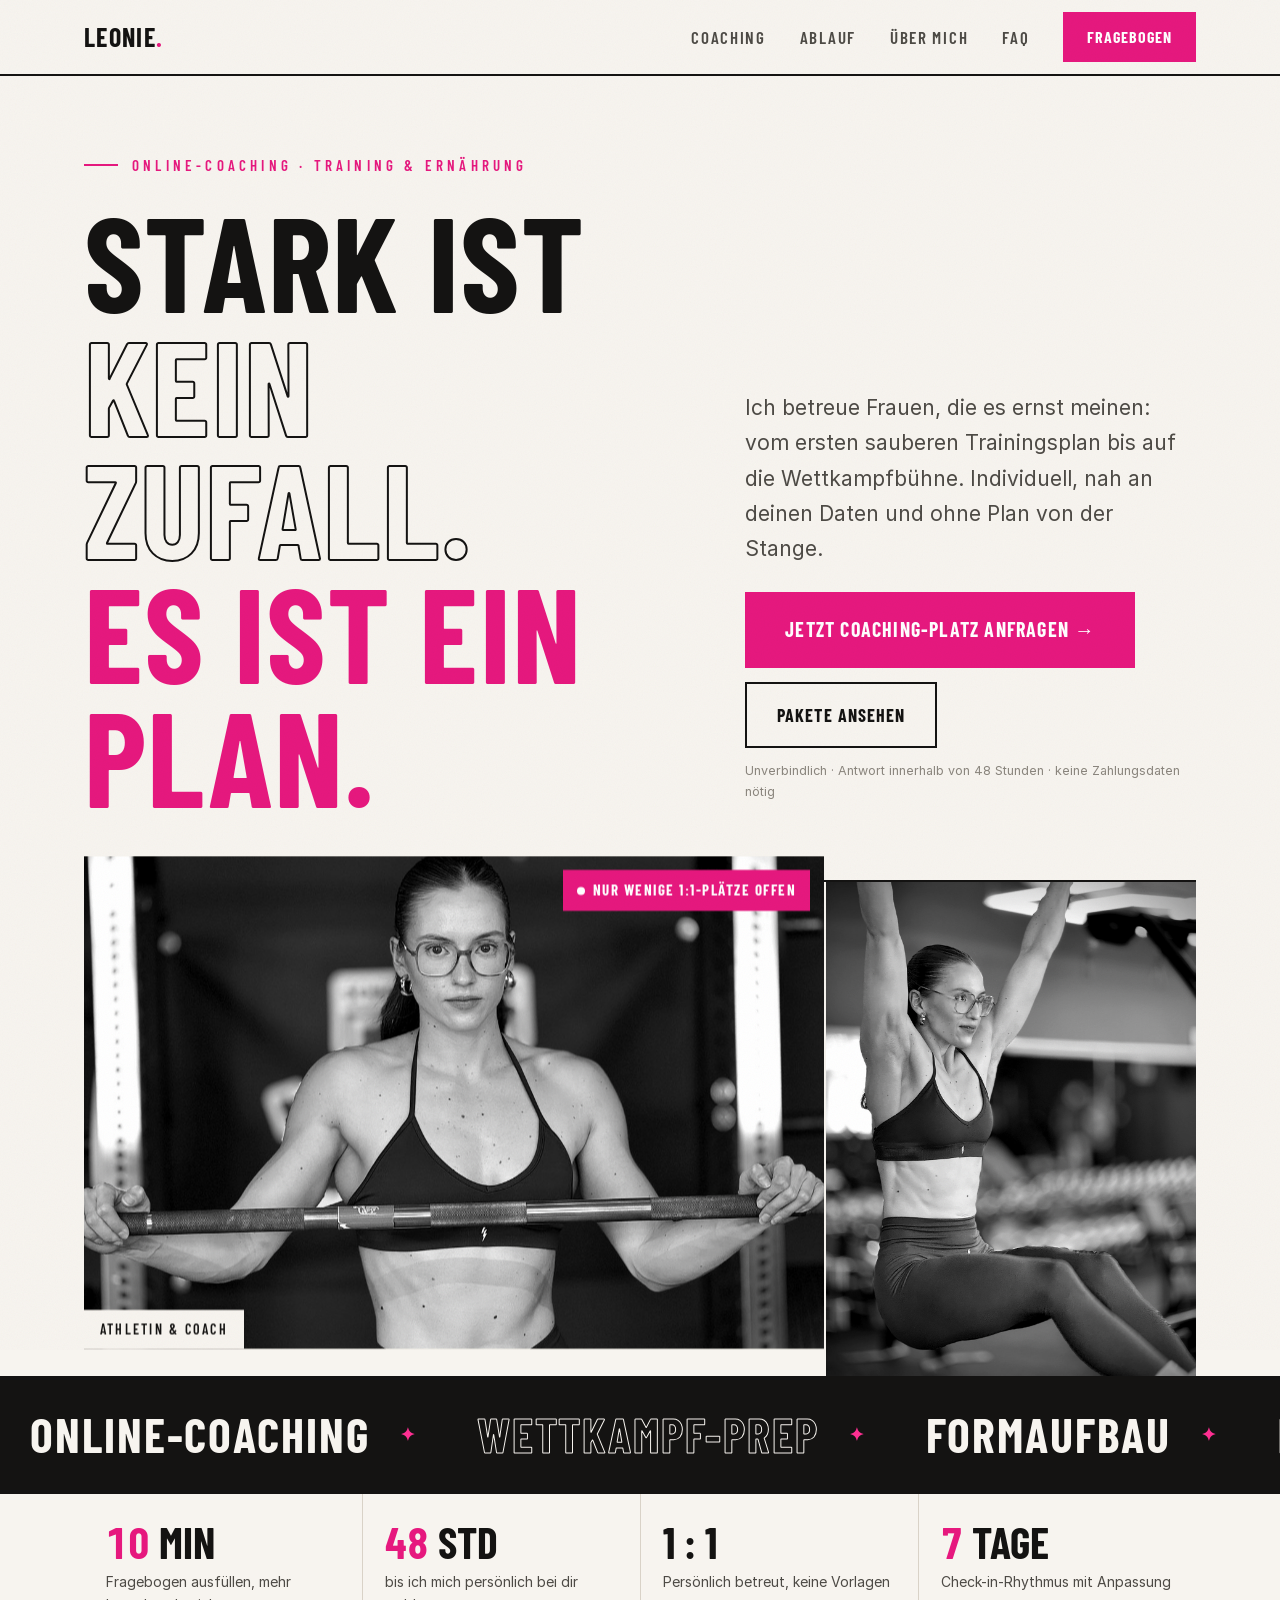
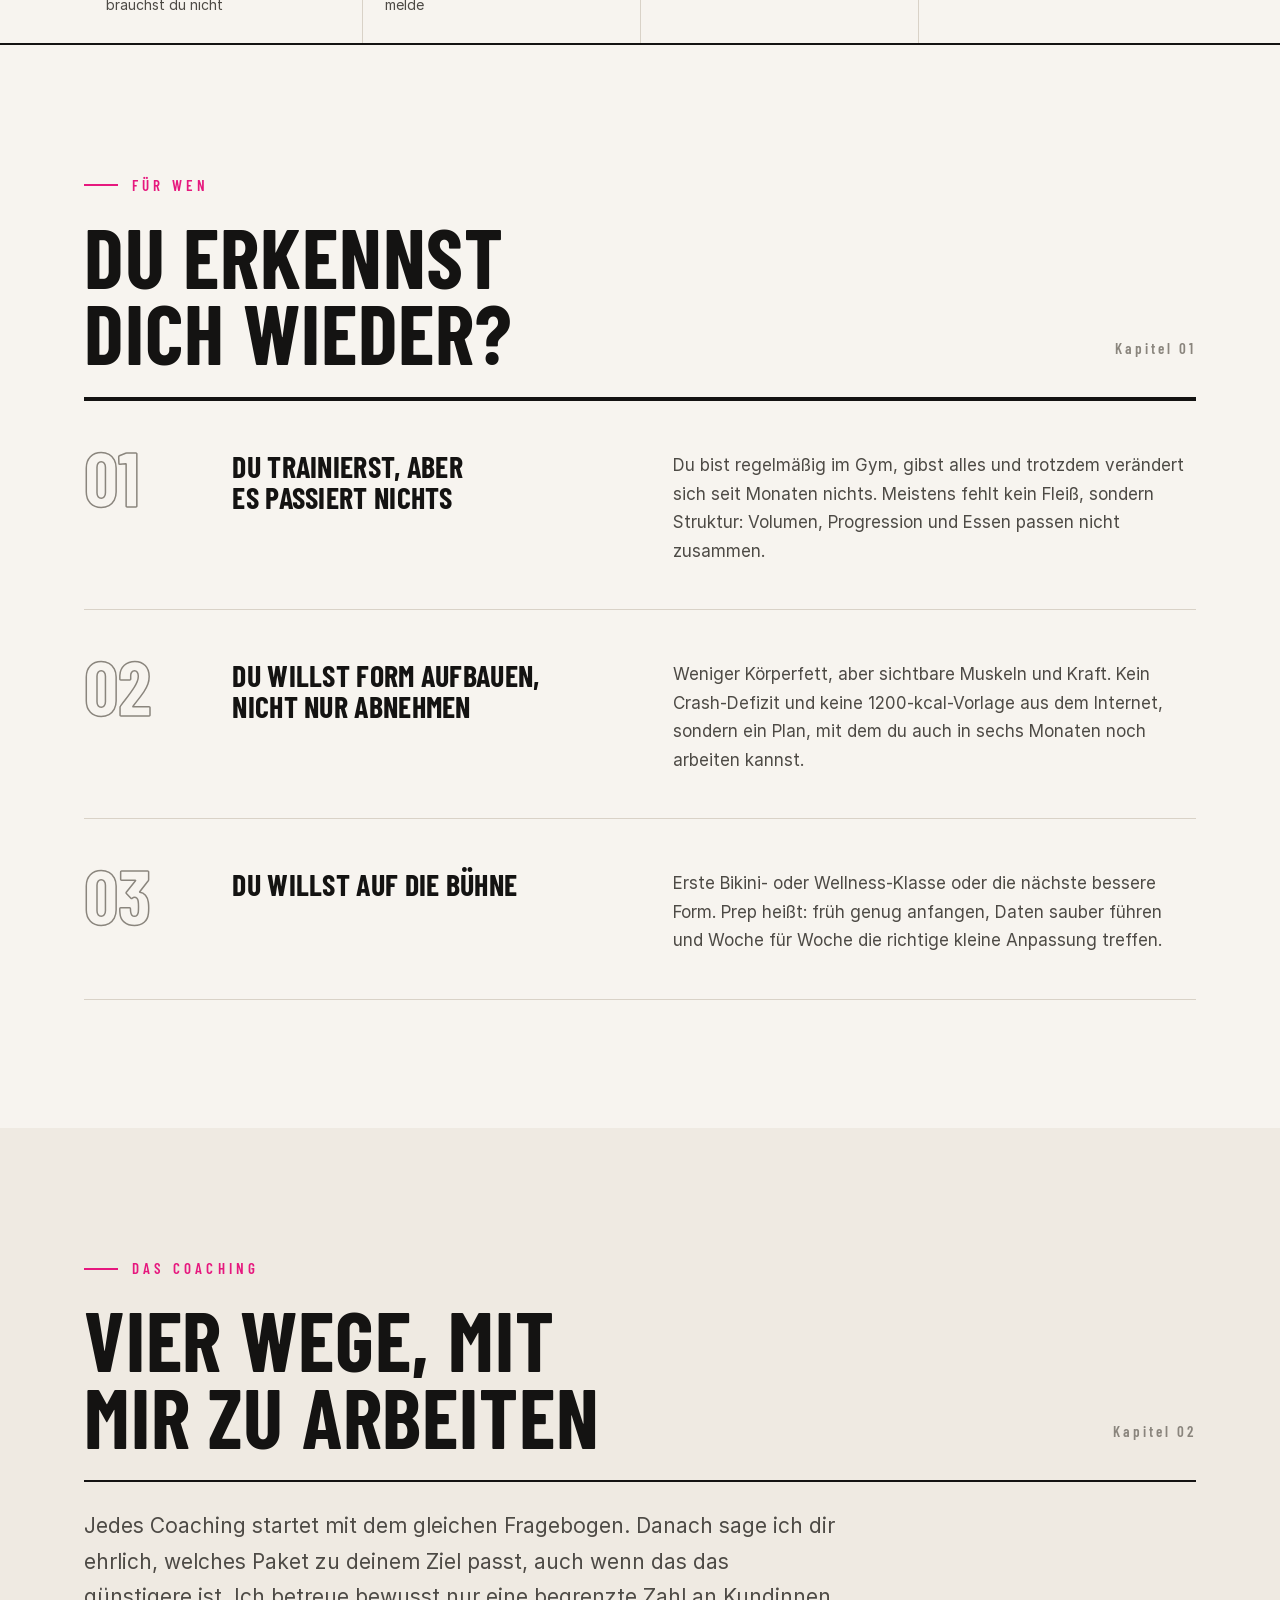
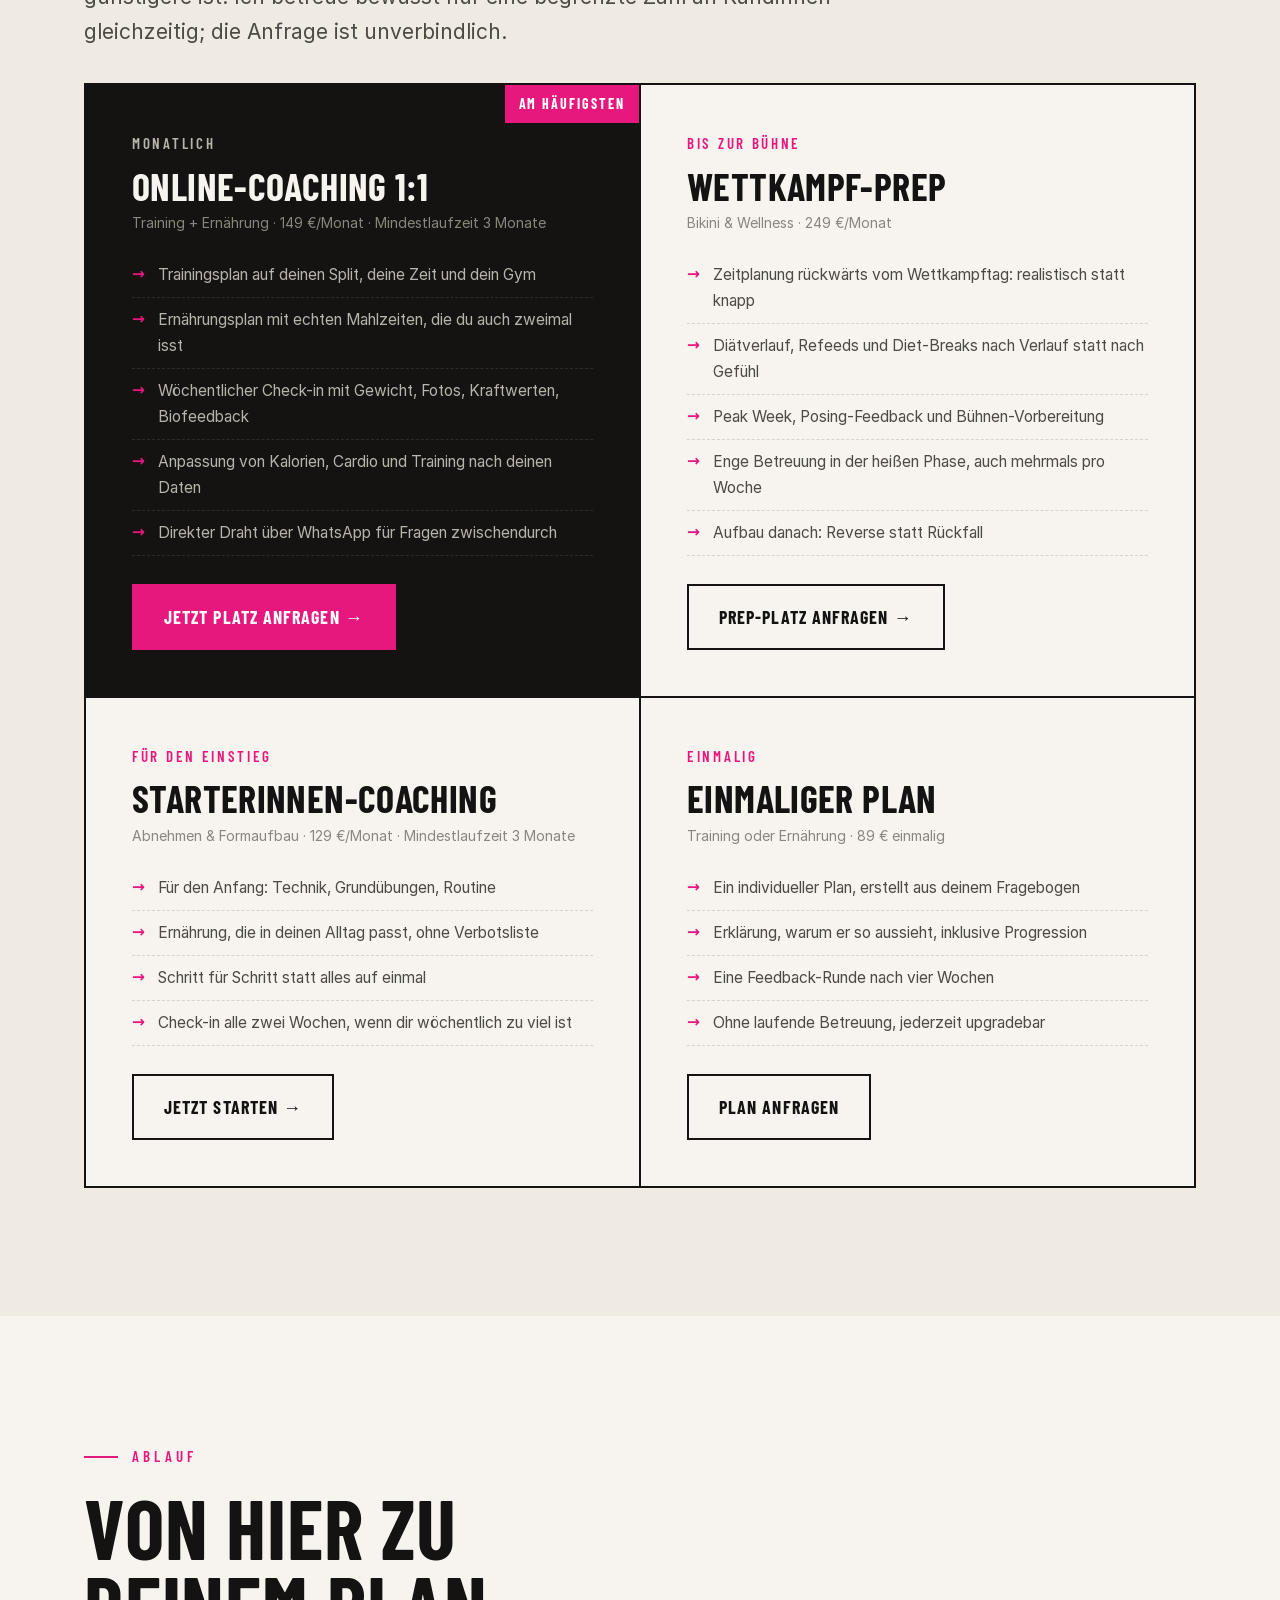
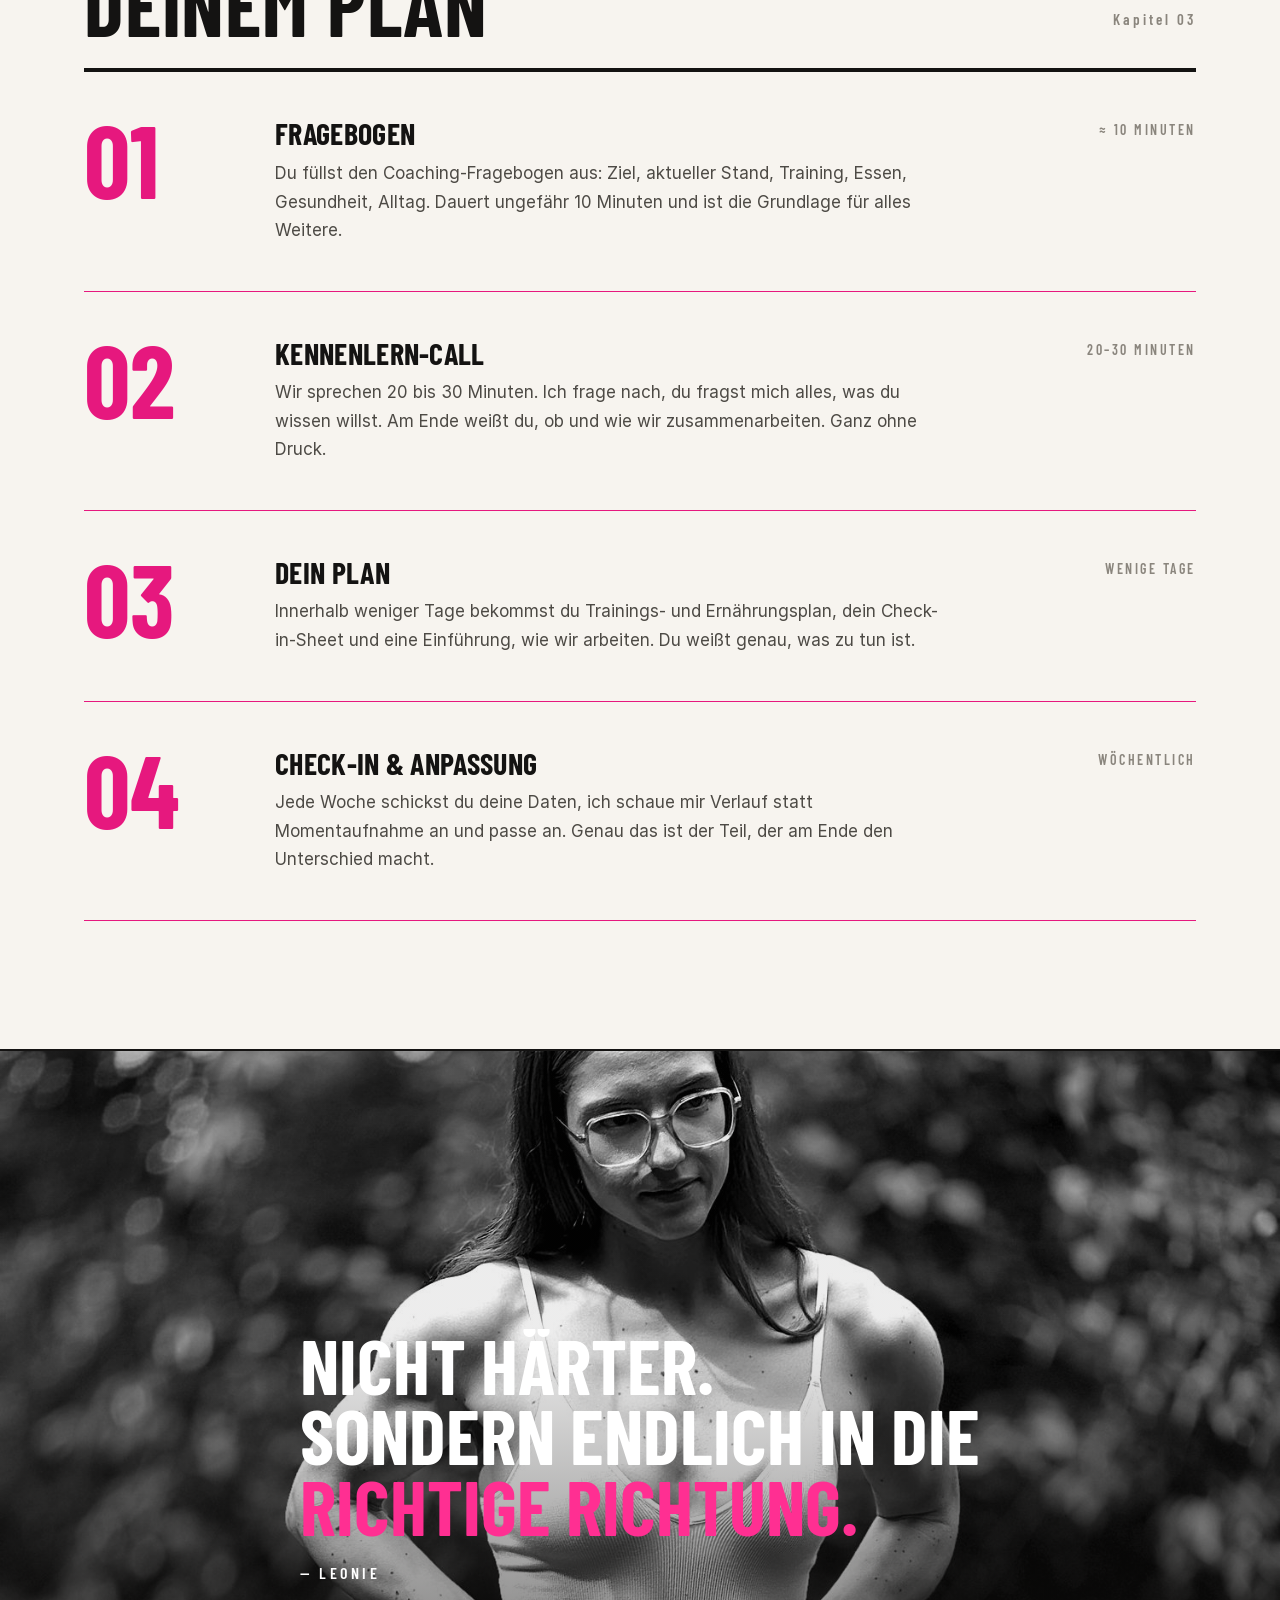
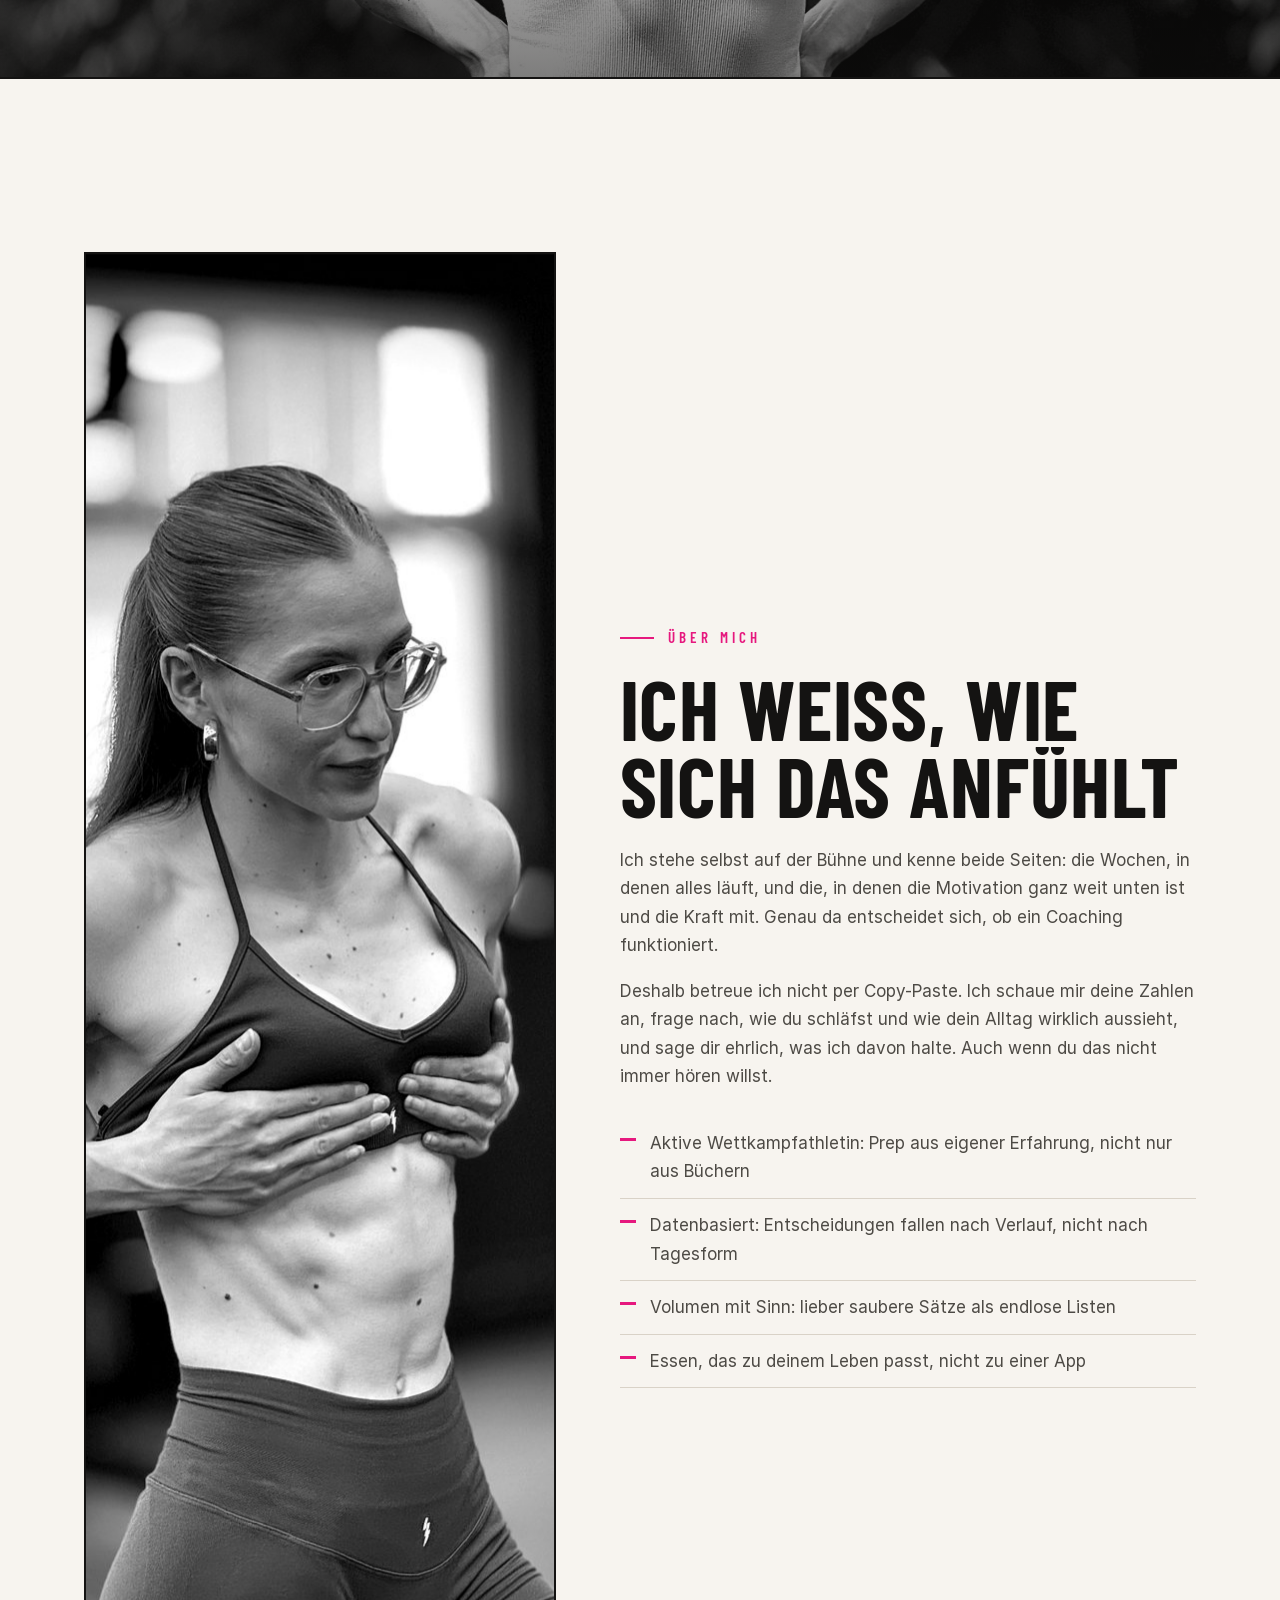
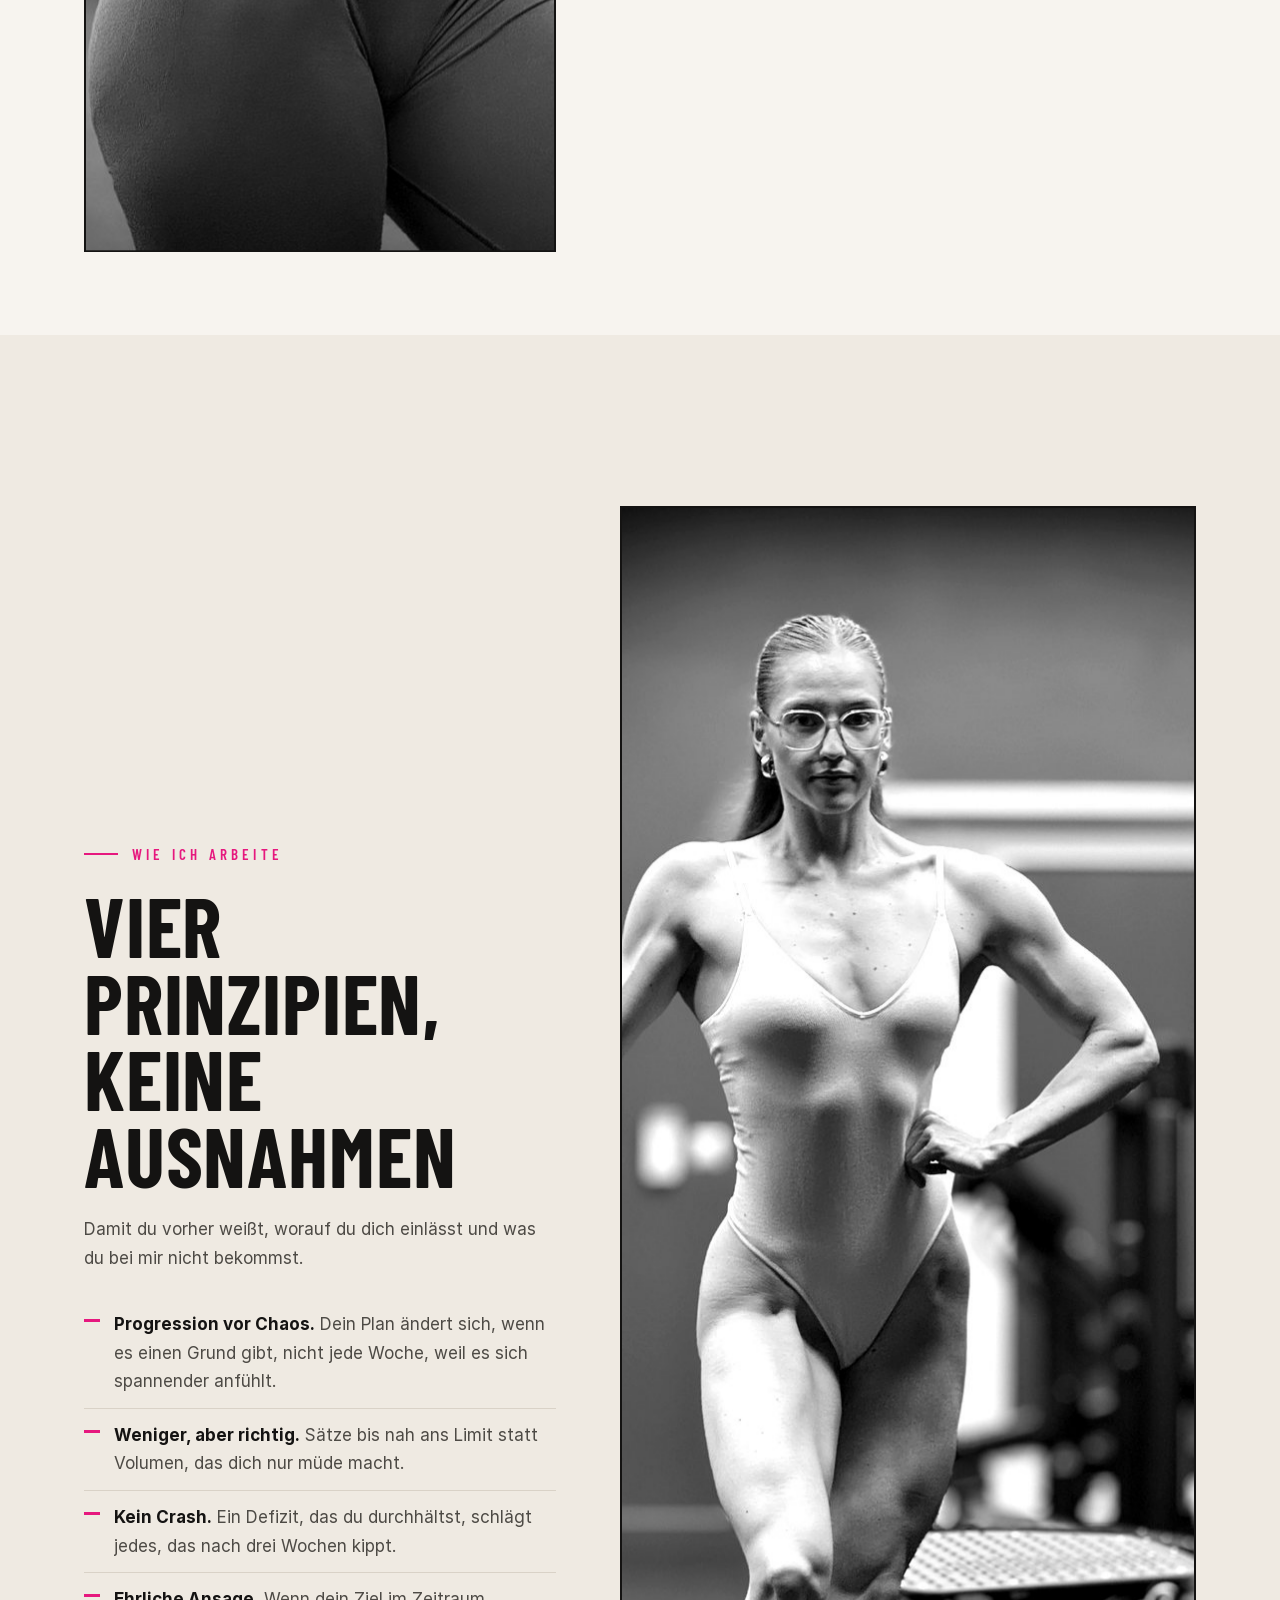
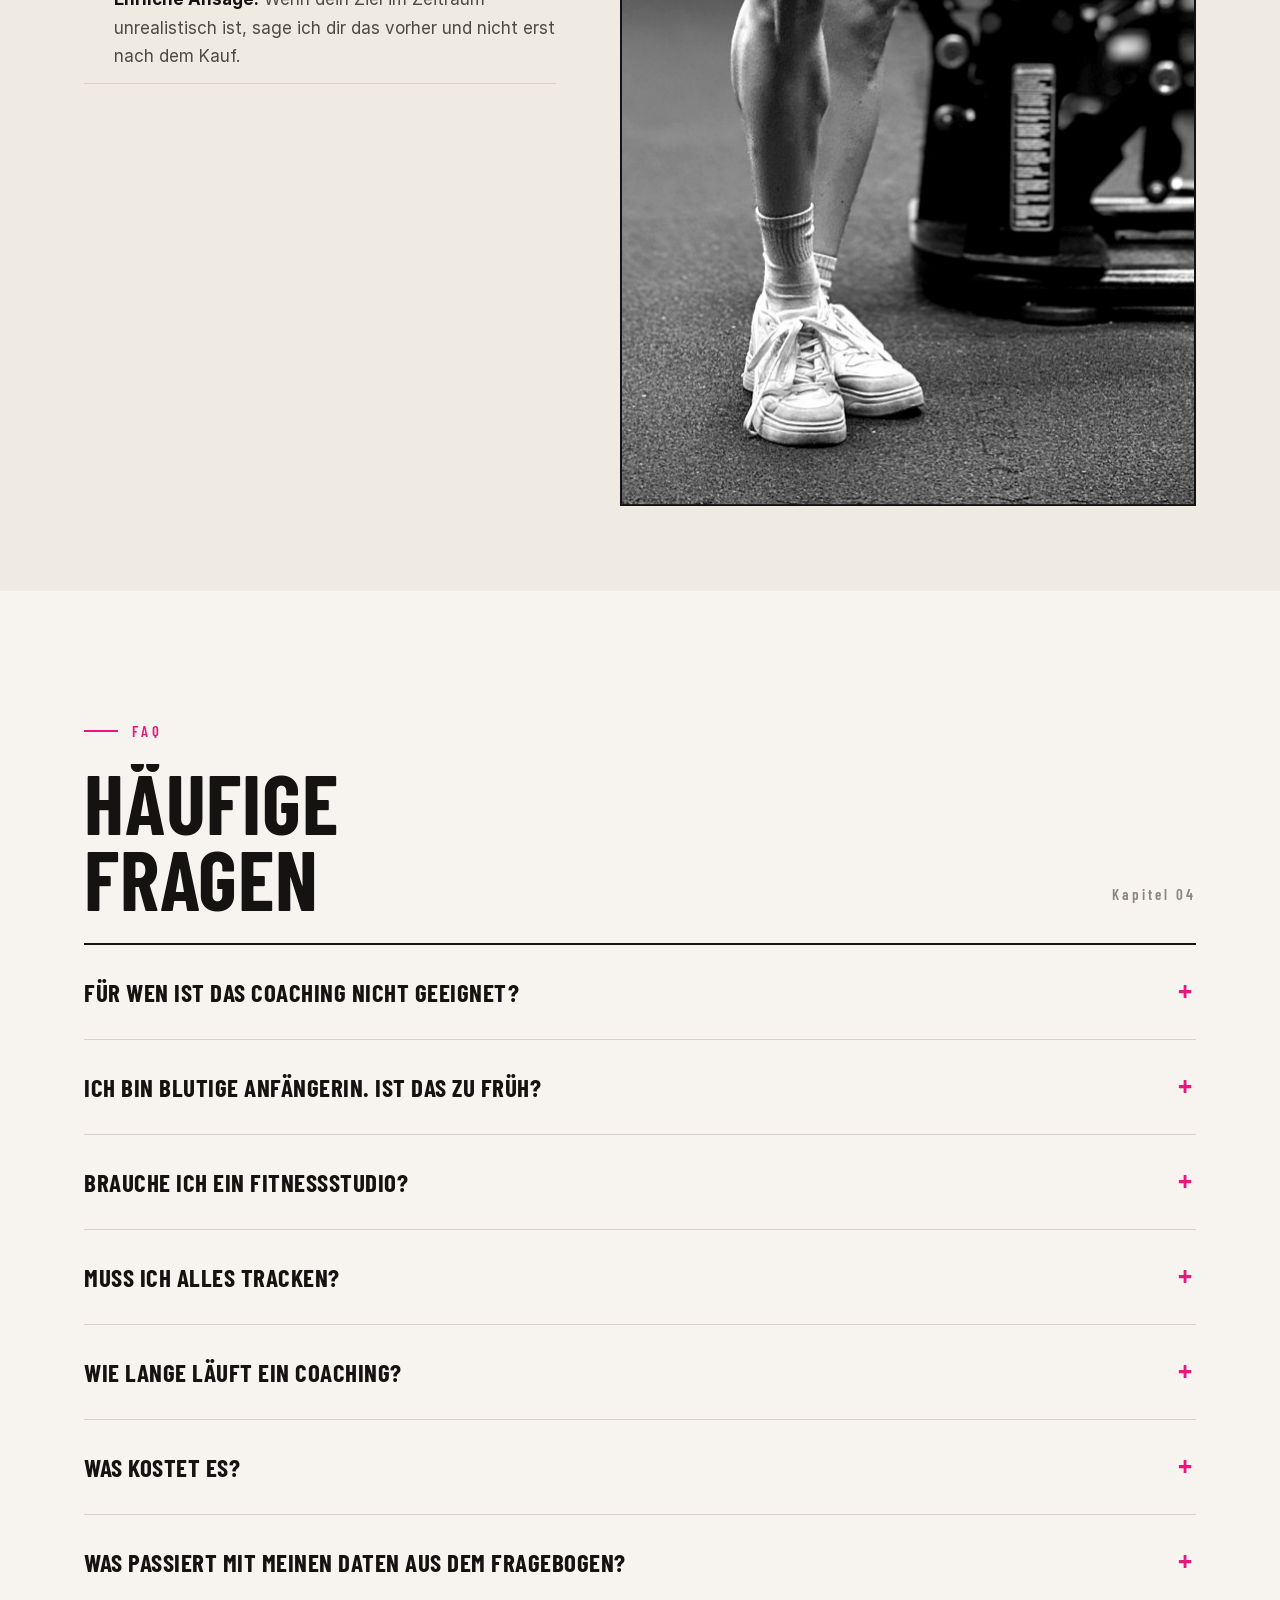
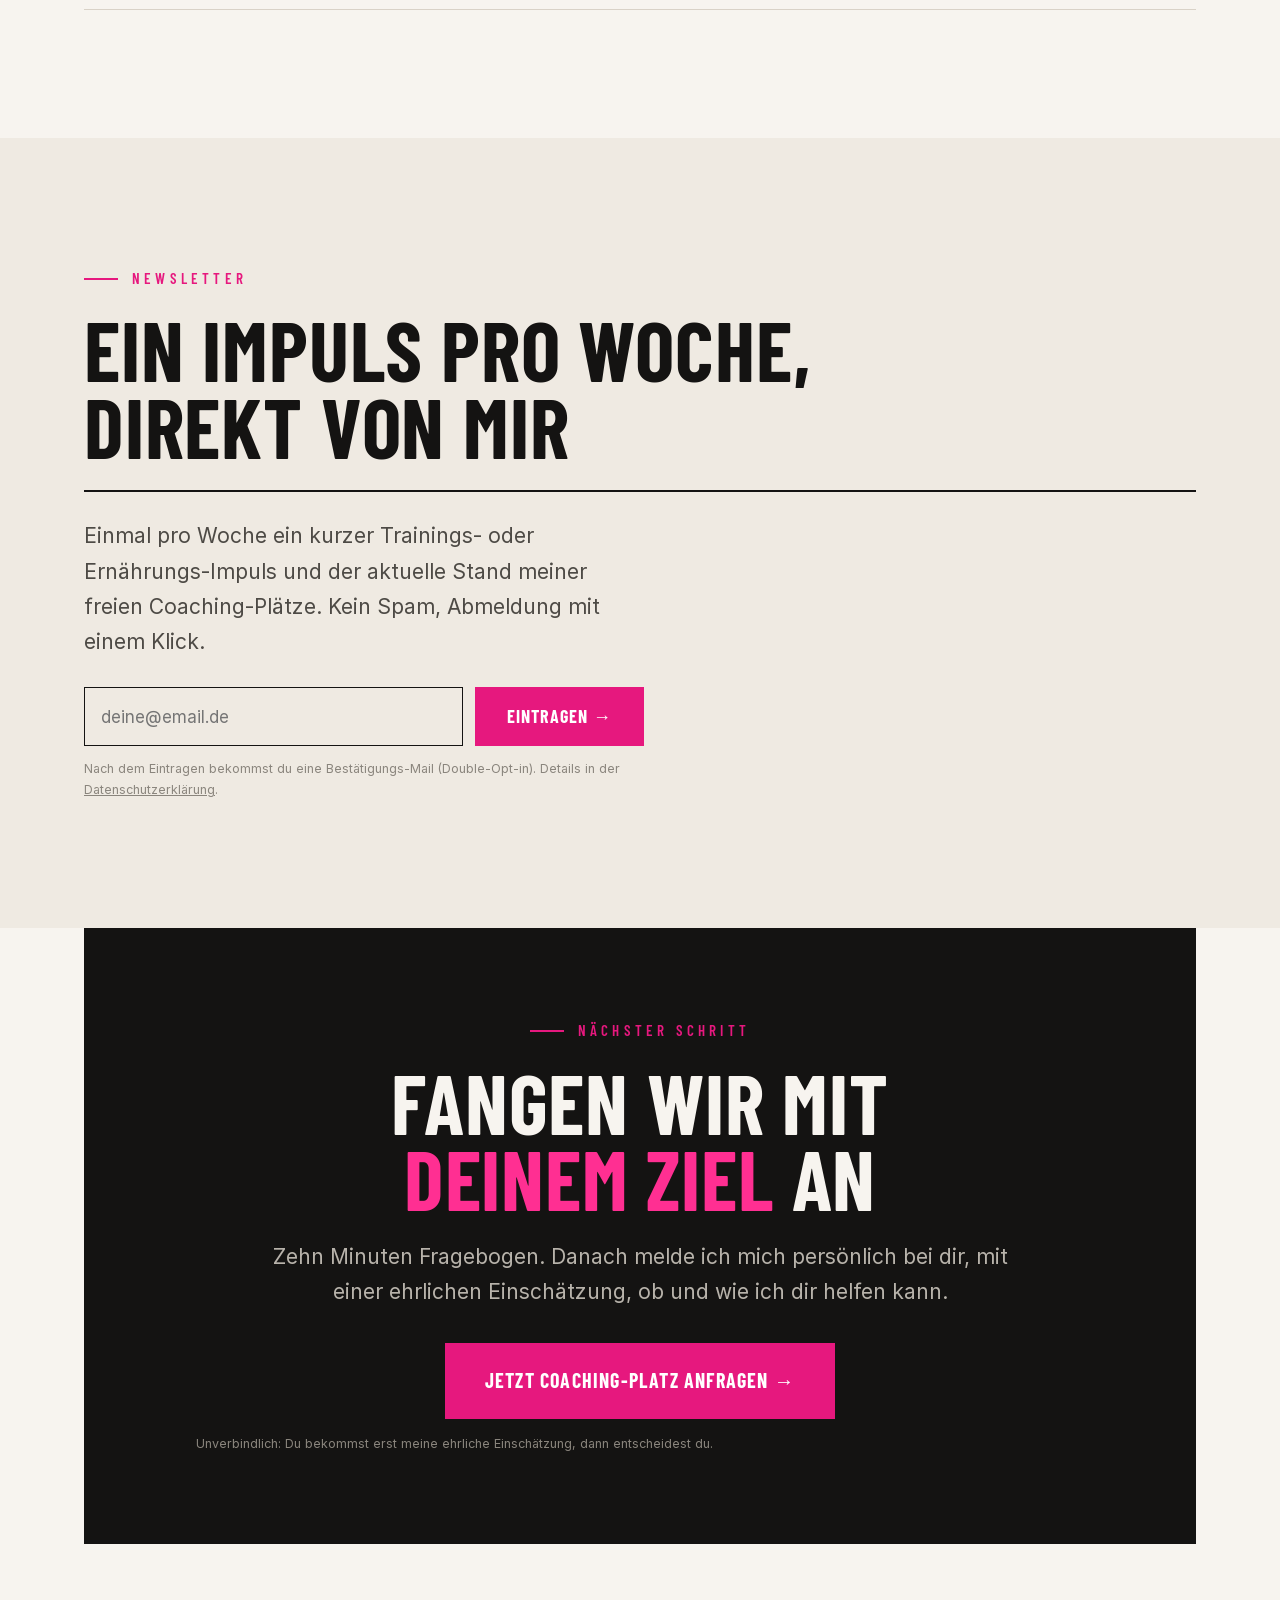
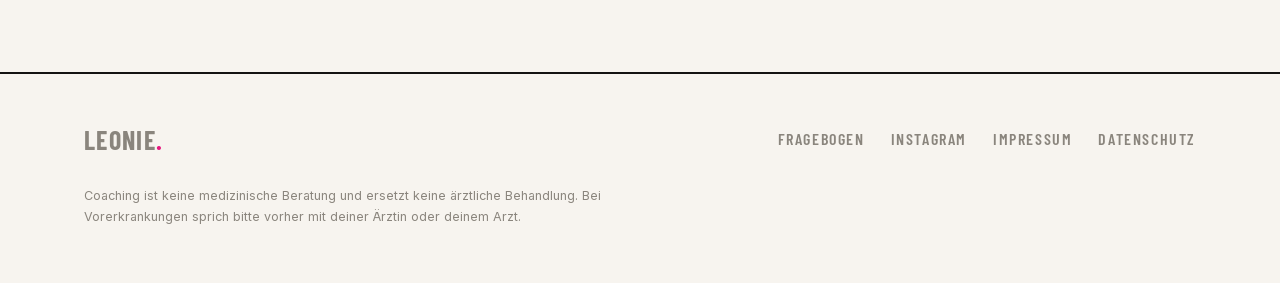
==== commit e771ca36: "Instagram-Link: leo_liftz" ====
--- a/index.html
+++ b/index.html
@@ -394,7 +394,7 @@
       <a class="logo" href="index.html">Leonie<span>.</span></a>
       <div class="foot-links">
         <a href="fragebogen.html">Fragebogen</a>
-        <a href="https://instagram.com/DEIN-INSTAGRAM" target="_blank" rel="noopener">Instagram</a>
+        <a href="https://www.instagram.com/leo_liftz/" target="_blank" rel="noopener">Instagram</a>
         <a href="impressum.html">Impressum</a>
         <a href="datenschutz.html">Datenschutz</a>
       </div>
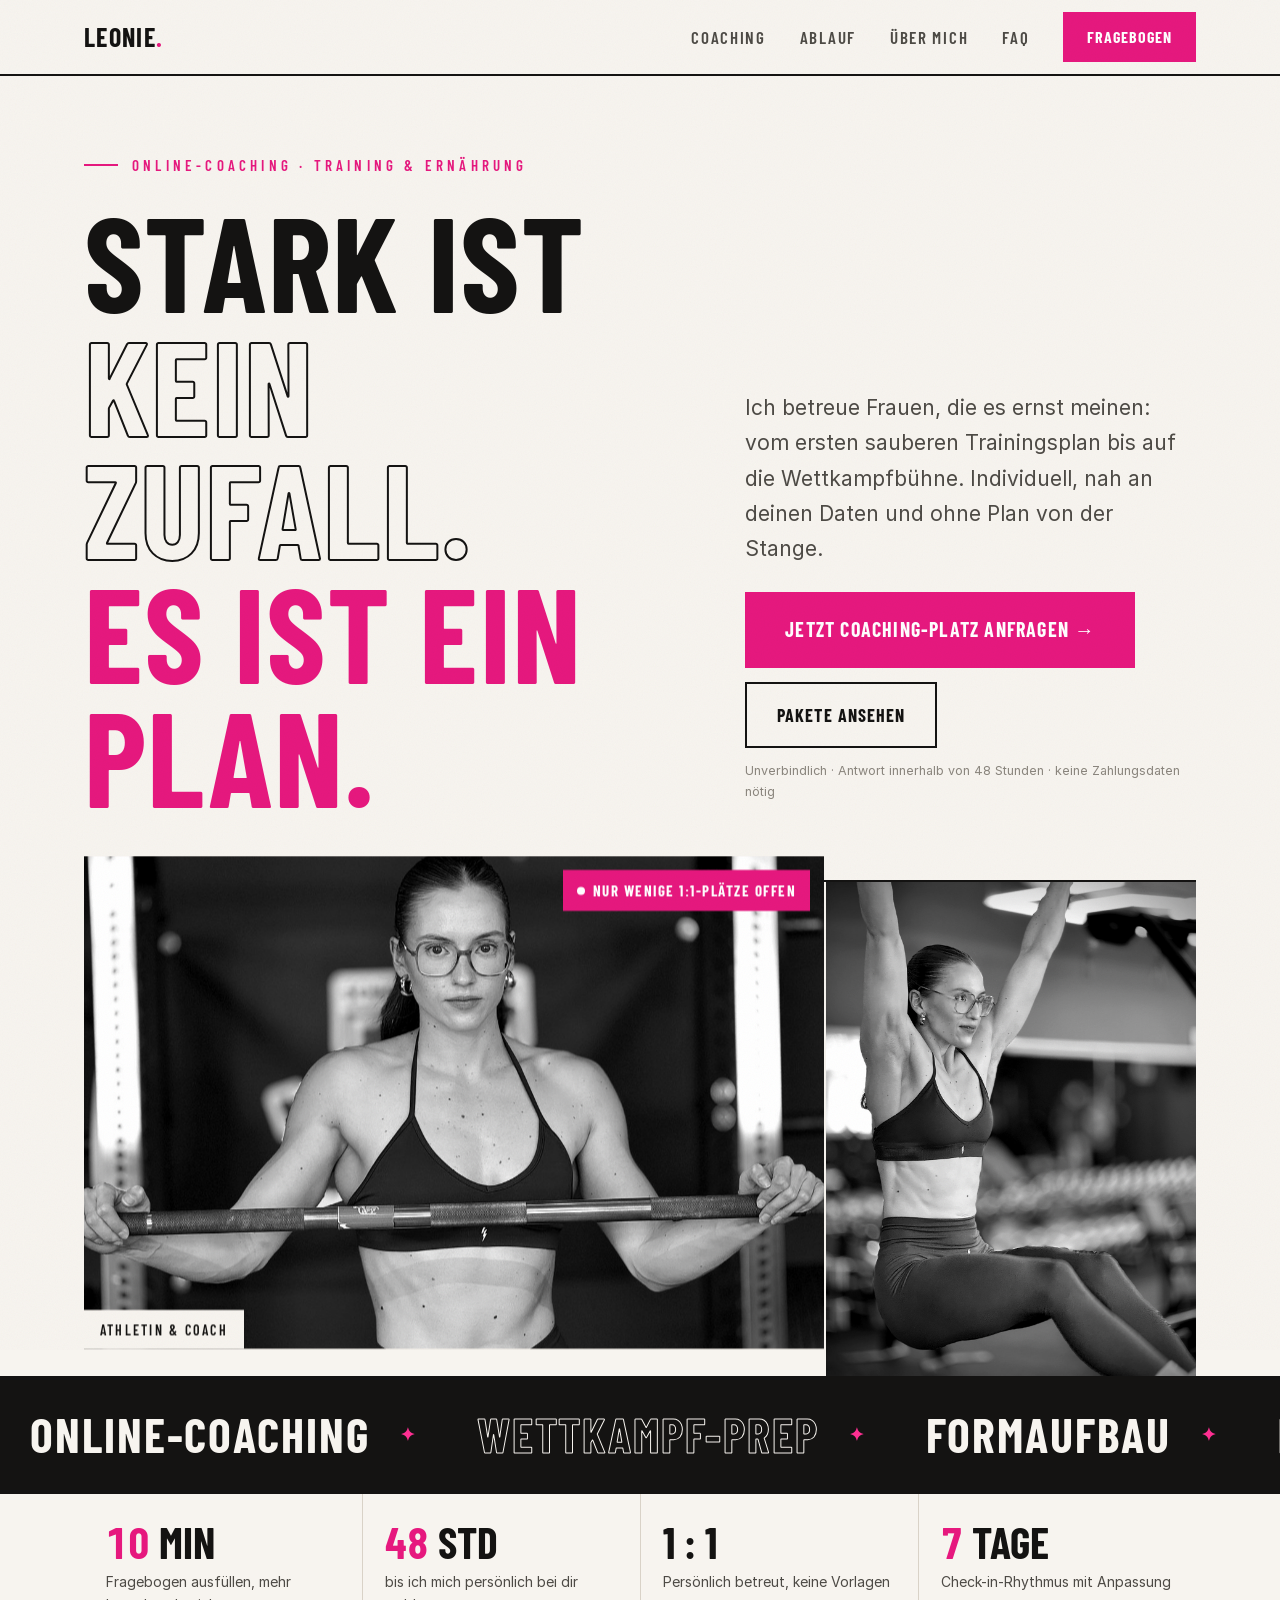
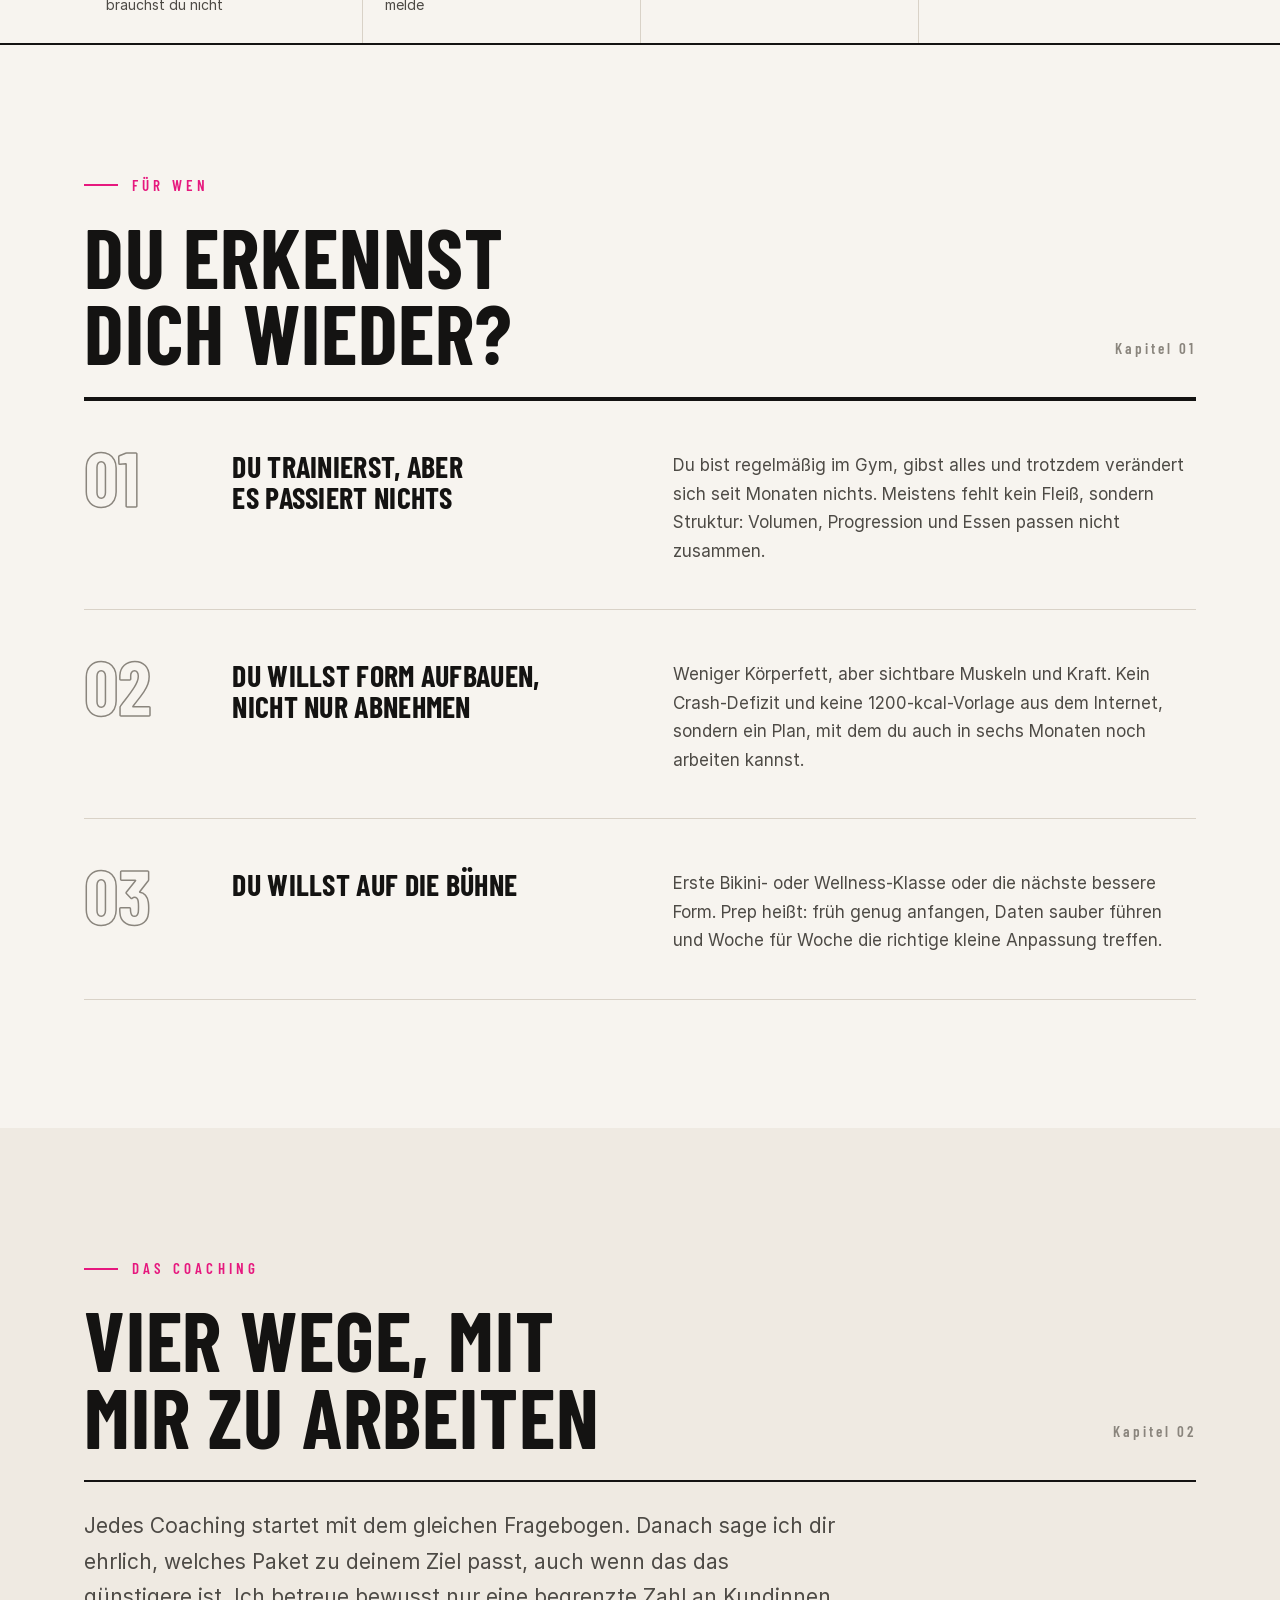
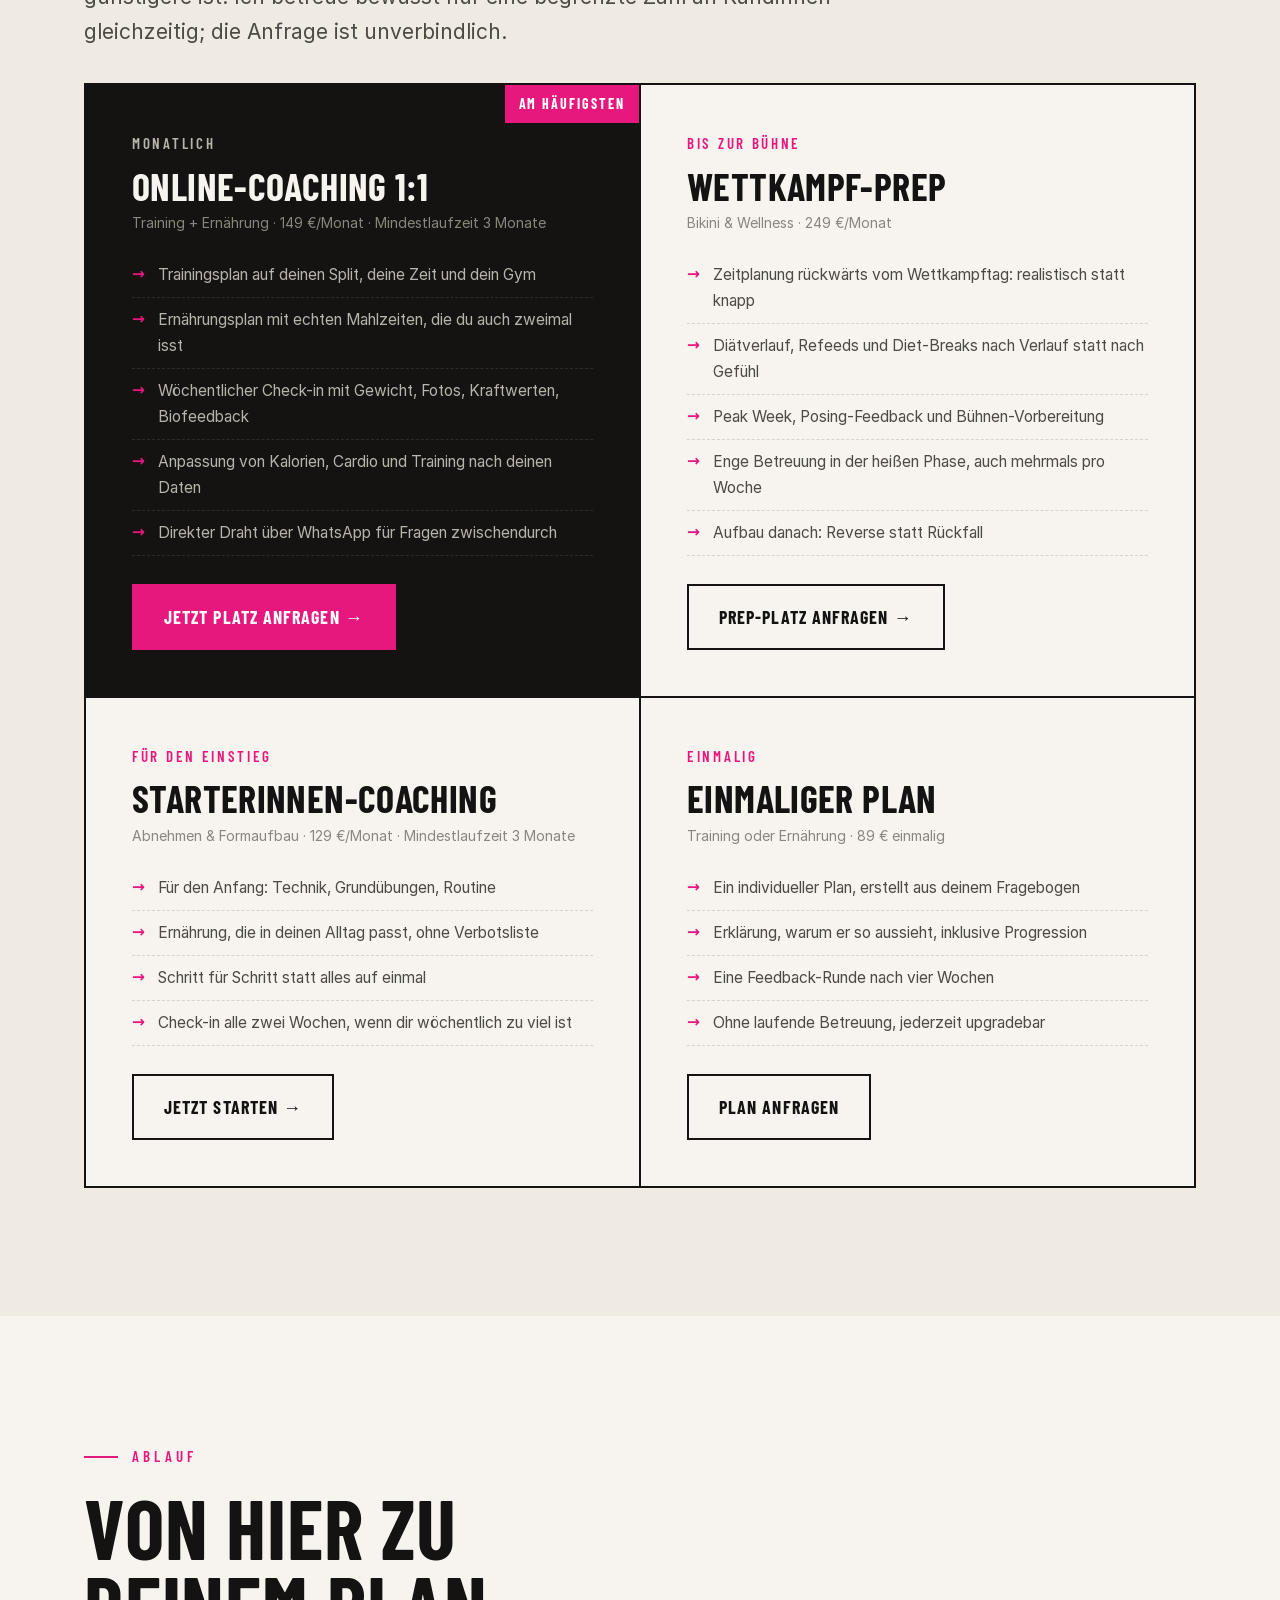
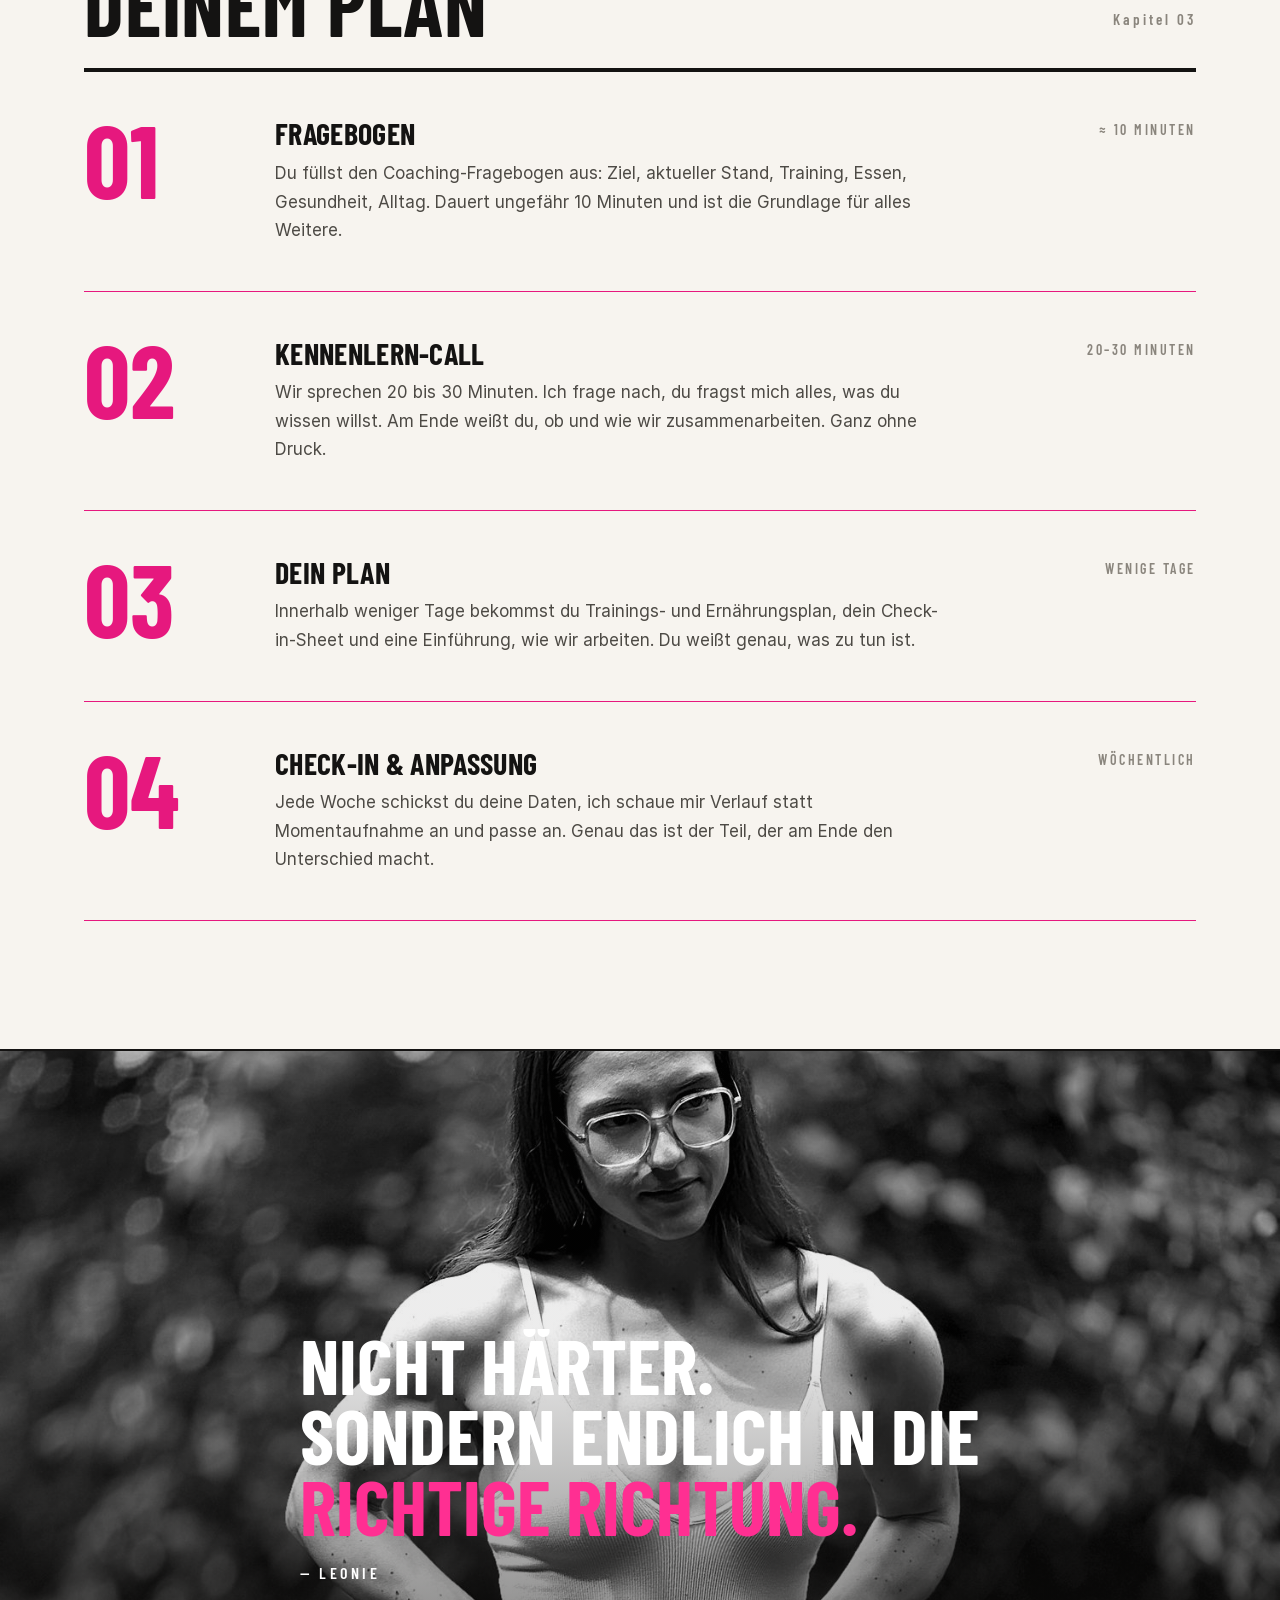
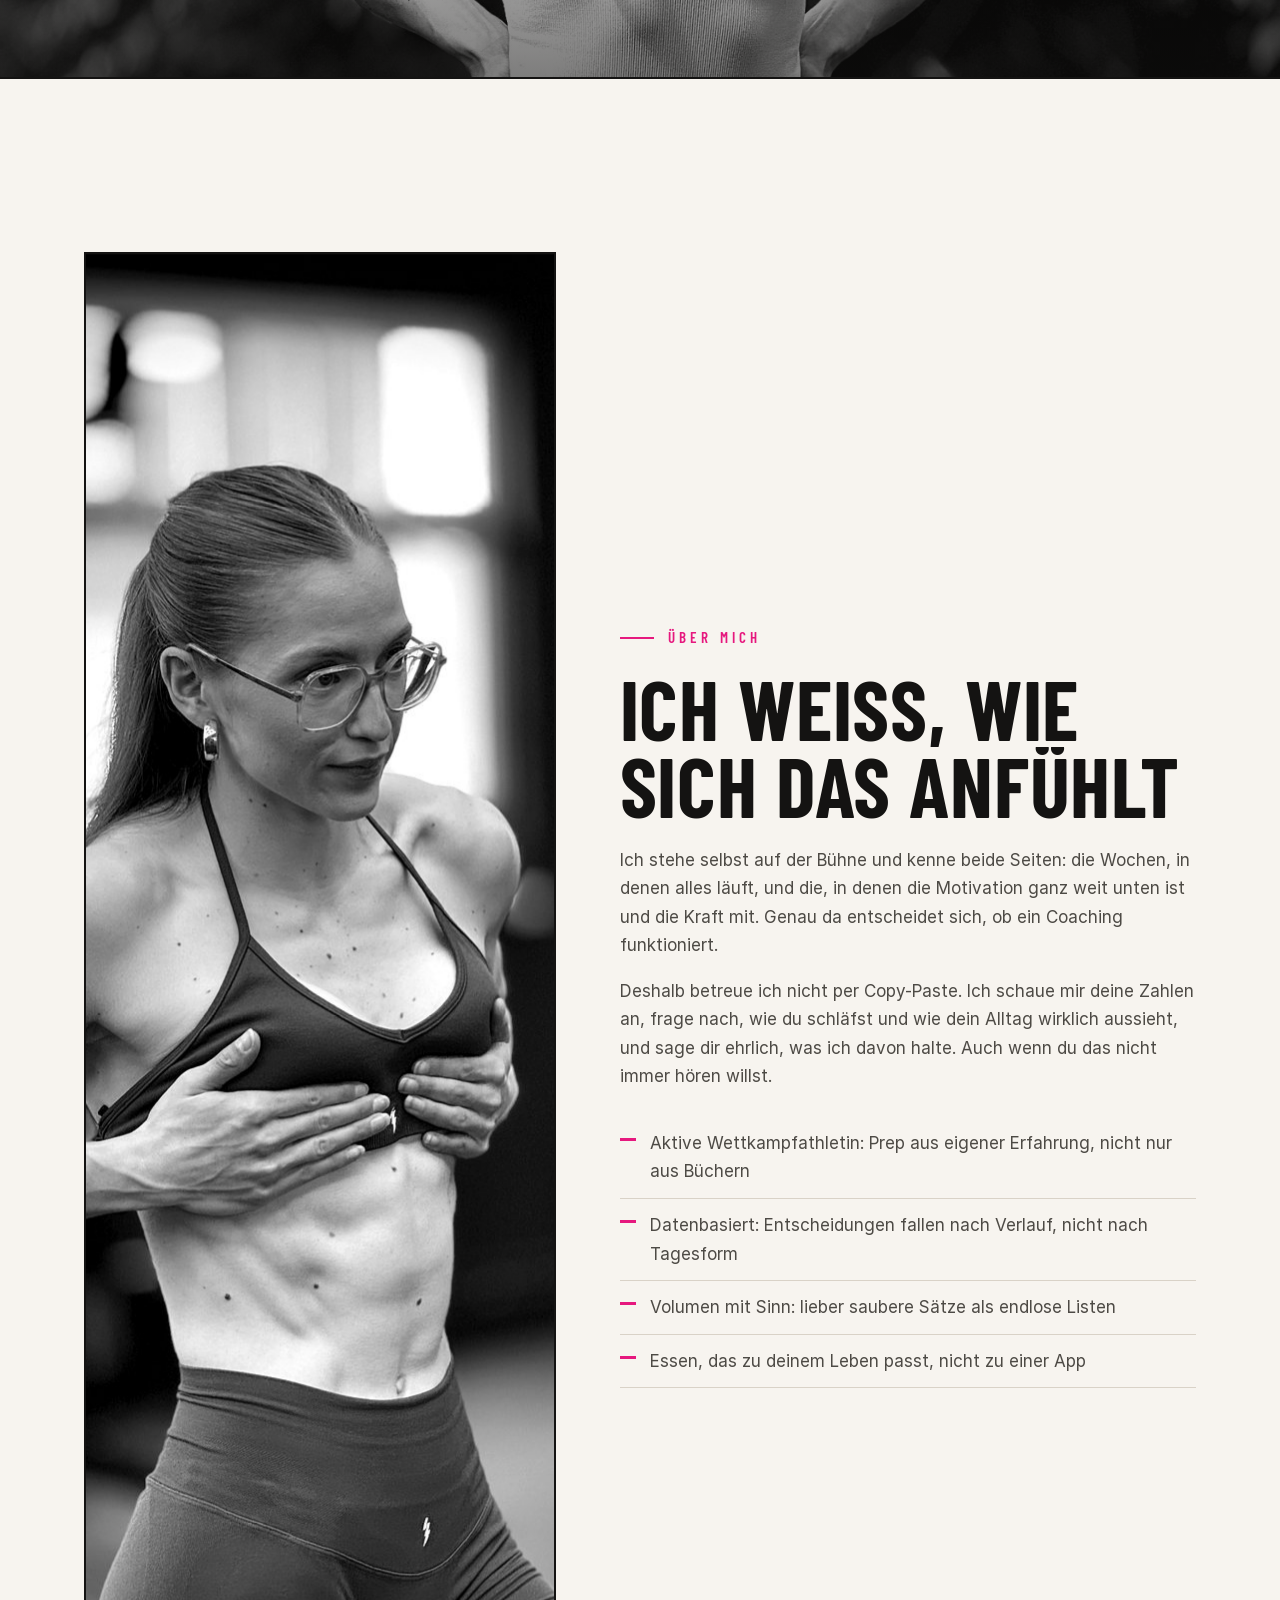
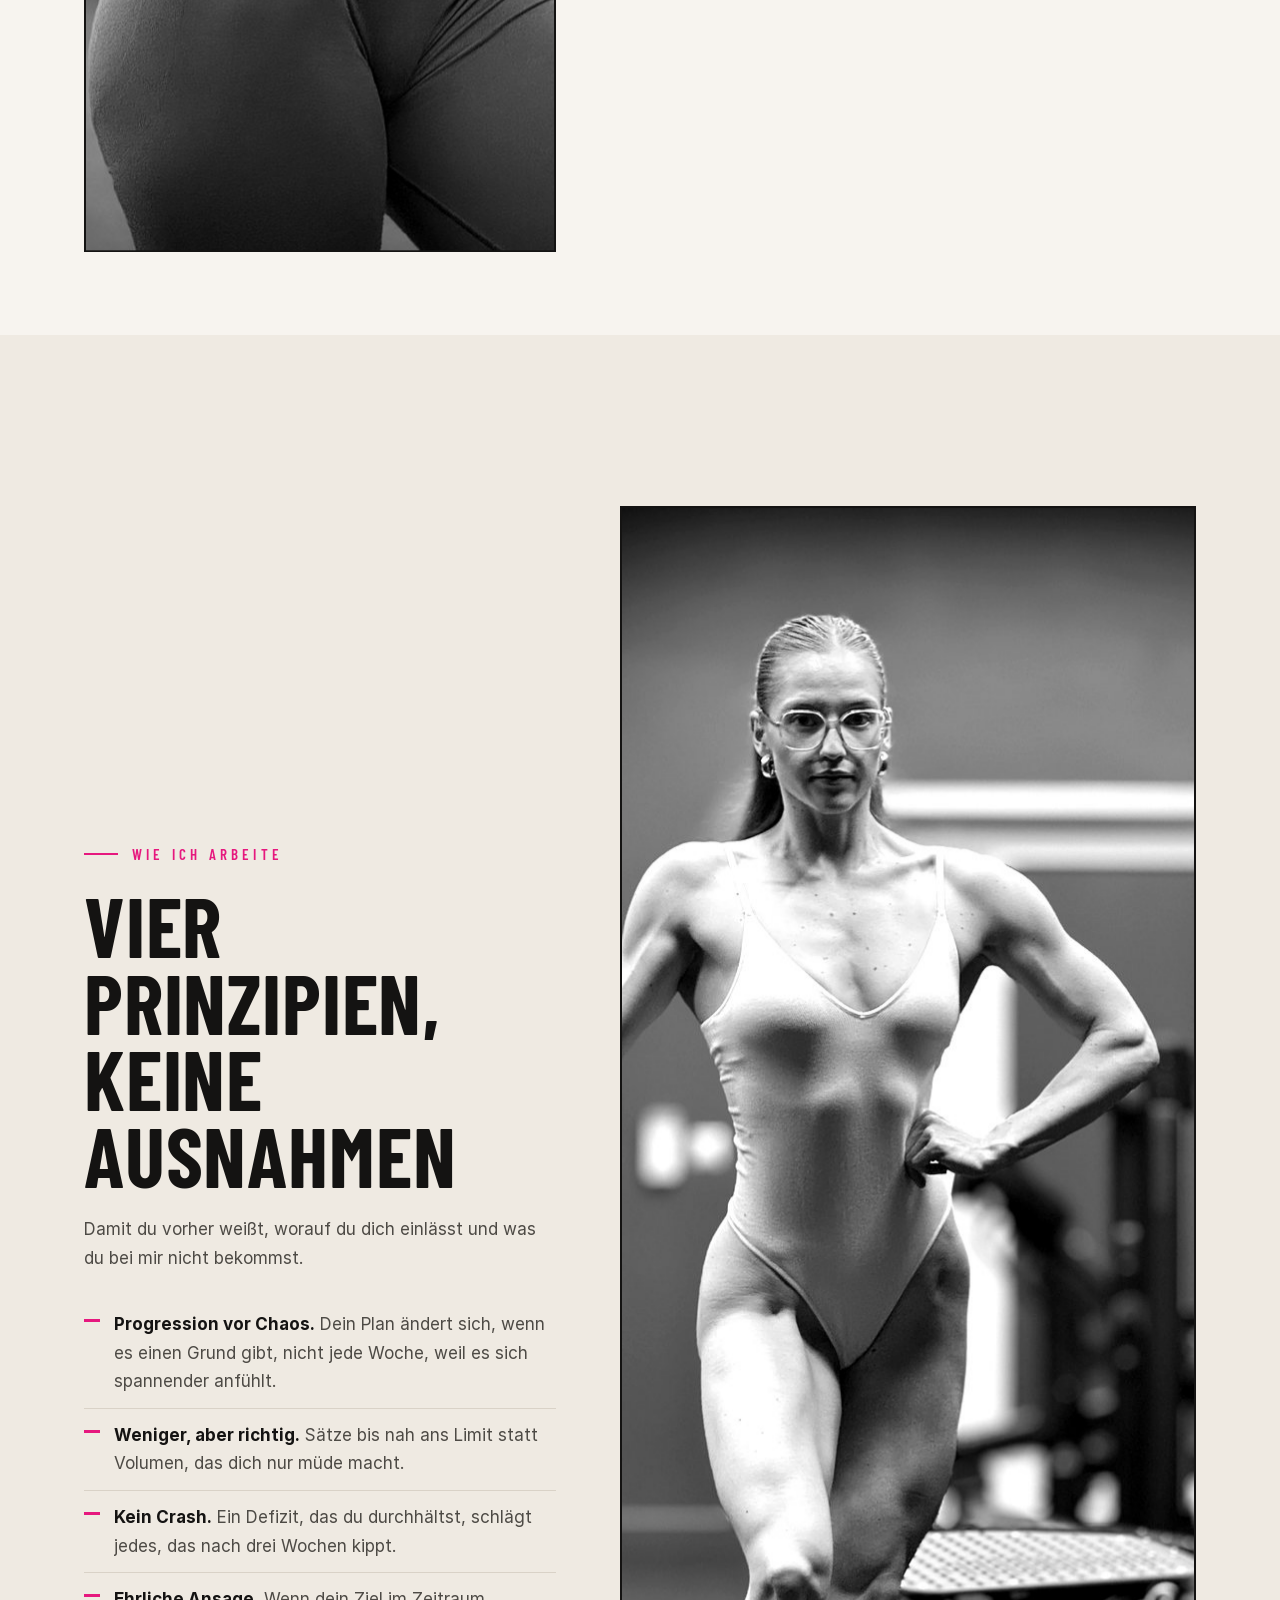
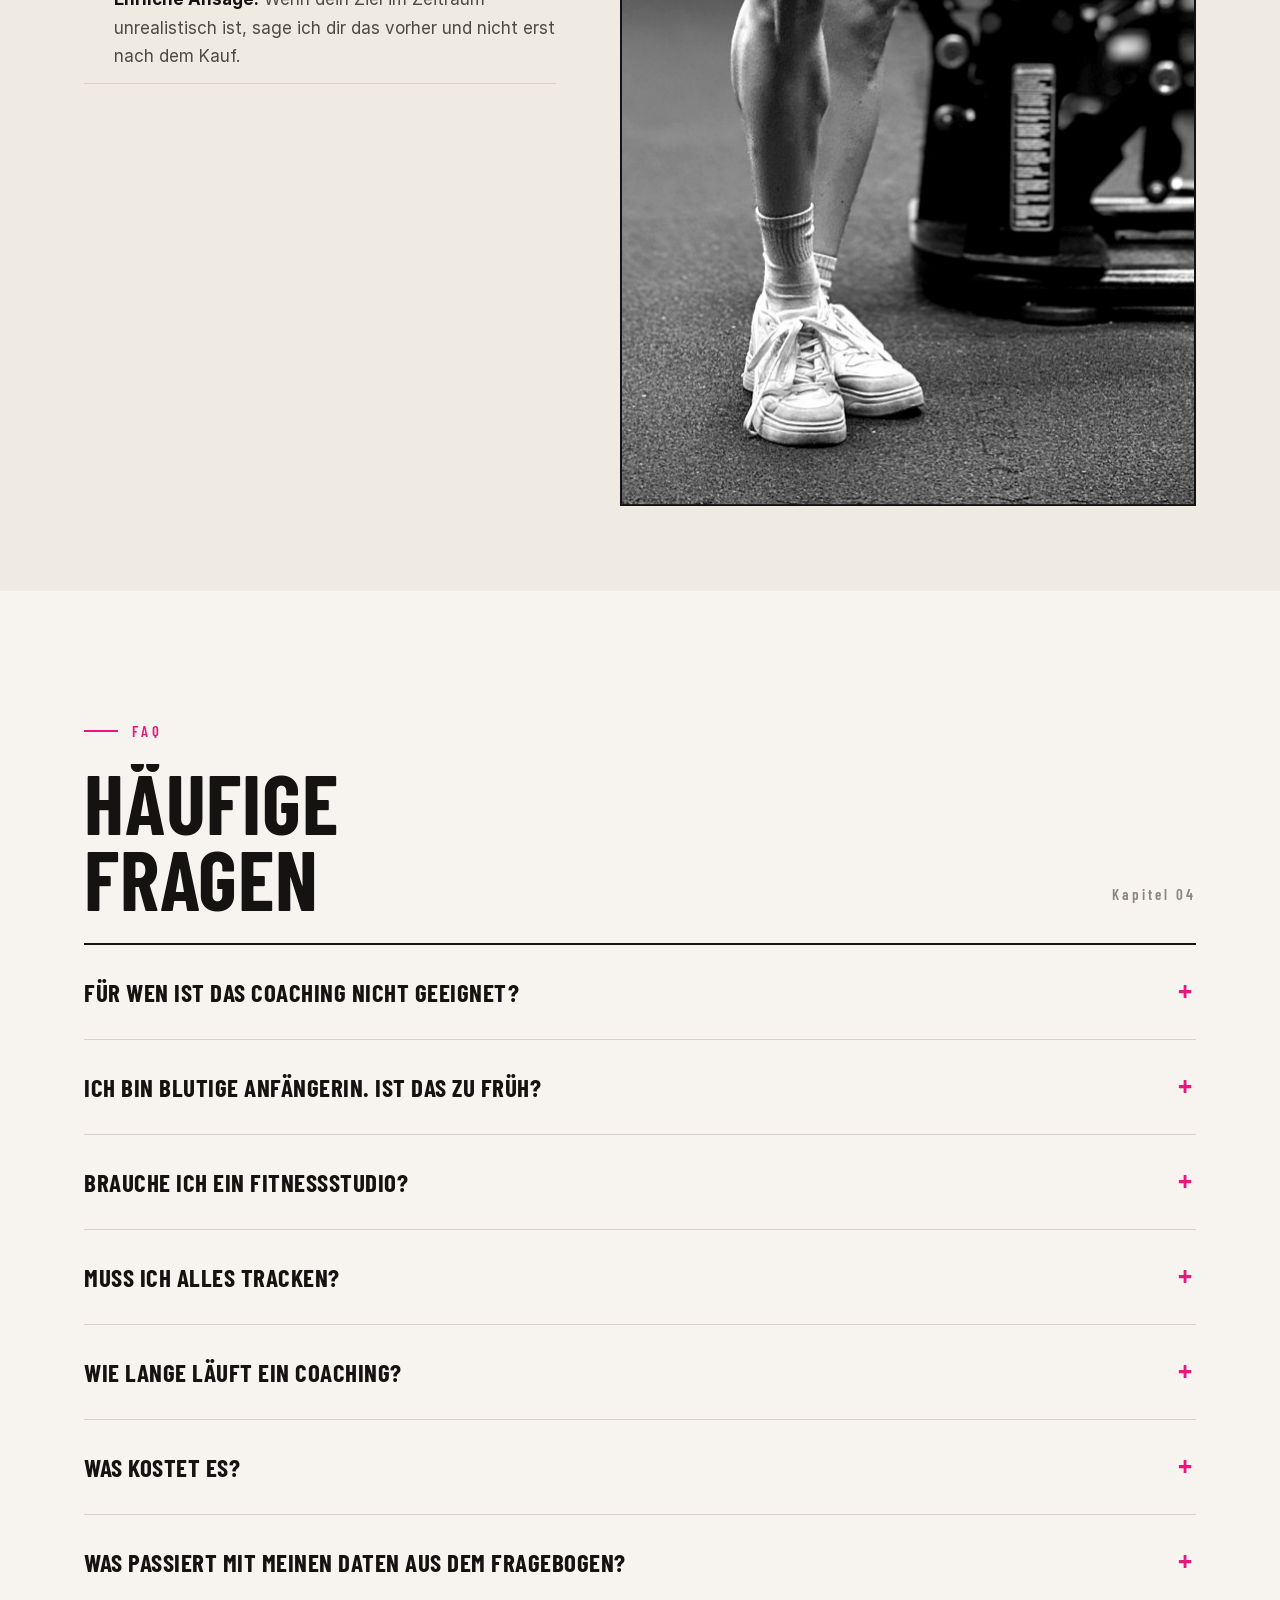
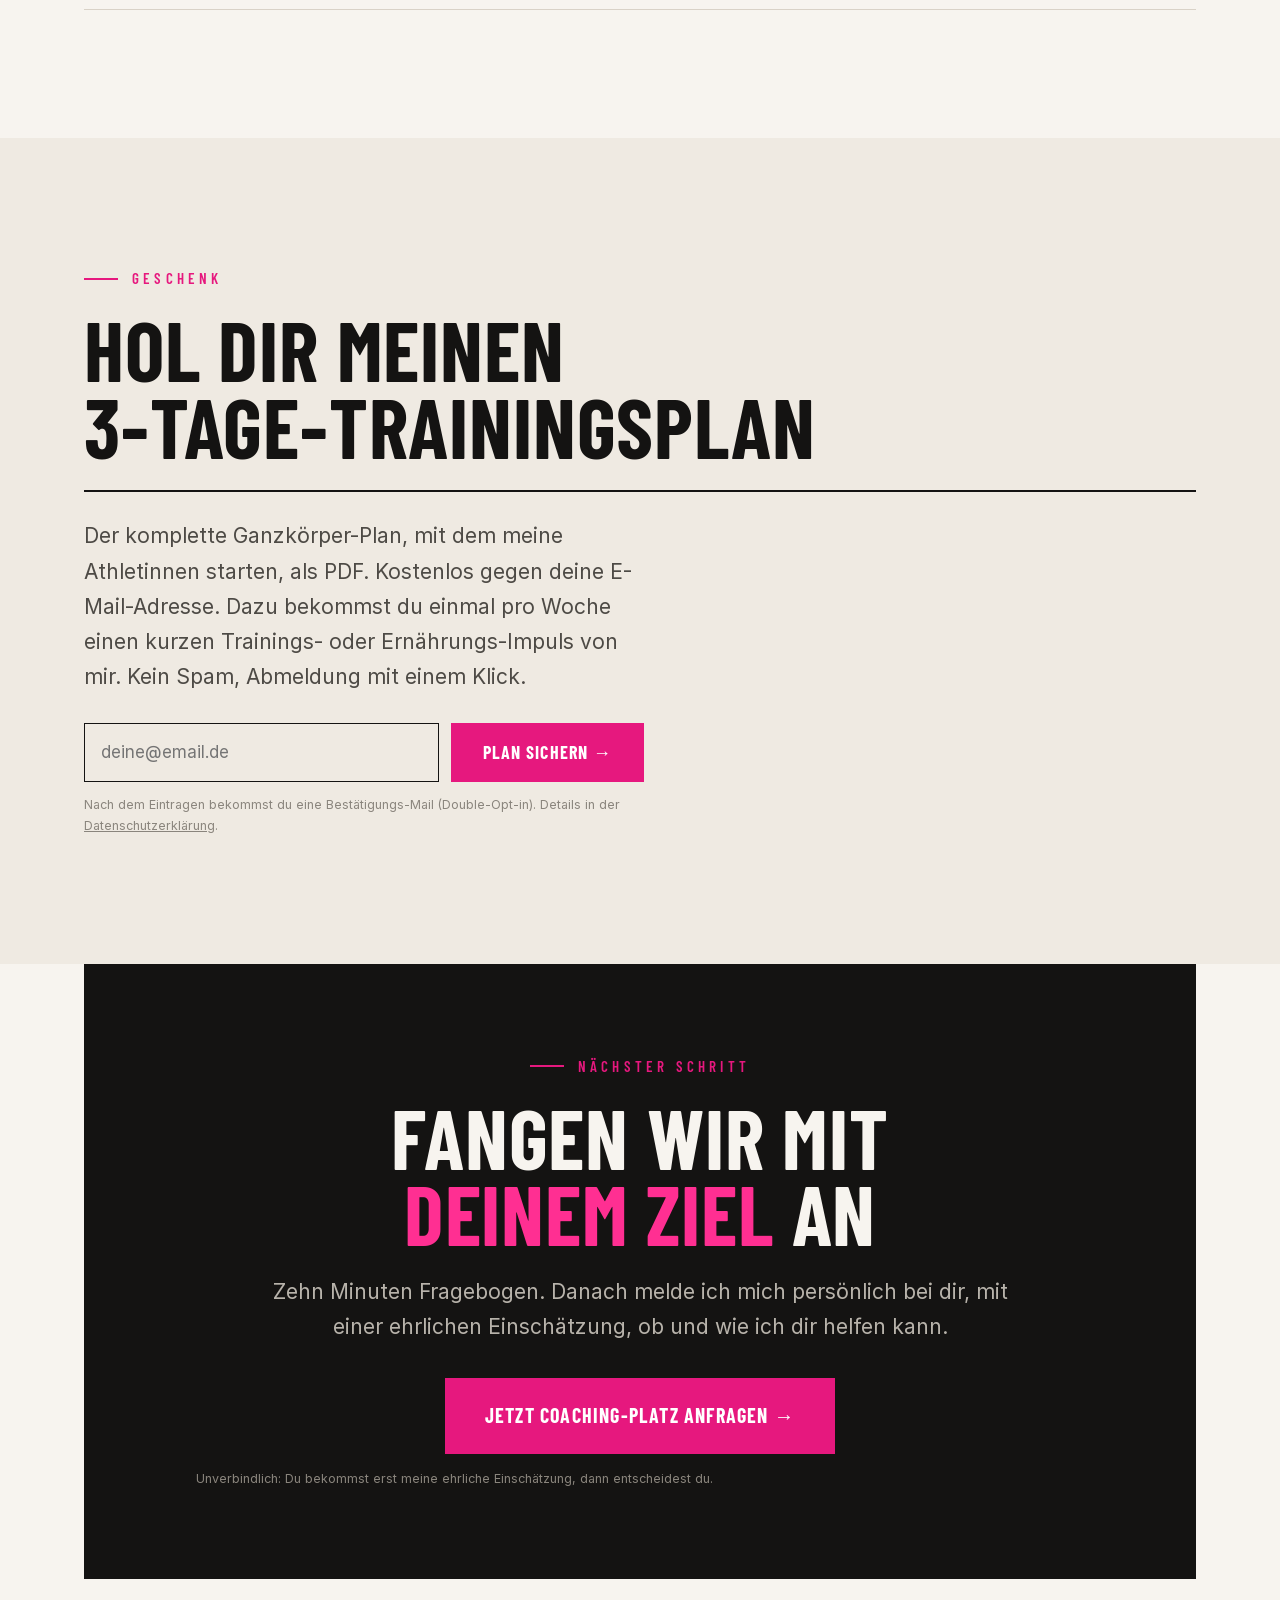
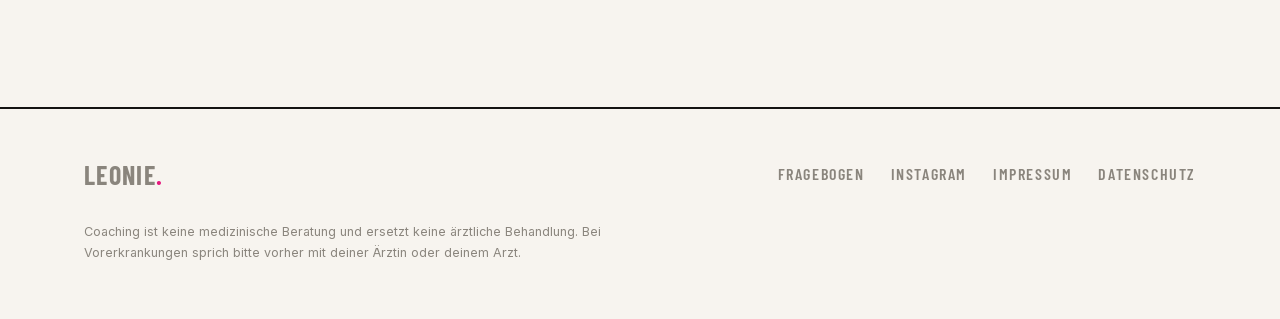
==== commit 1e927f1e: "Newsletter-Sektion wirbt mit Lead-Magnet" ====
--- a/index.html
+++ b/index.html
@@ -362,15 +362,15 @@
   <div class="wrap">
     <div class="section-head reveal">
       <div>
-        <p class="eyebrow">Newsletter</p>
-        <h2 data-split>Ein Impuls pro Woche,<br>direkt von mir</h2>
-      </div>
-    </div>
-    <p class="lead reveal" style="margin:26px 0 28px;max-width:560px">Einmal pro Woche ein kurzer Trainings- oder Ernährungs-Impuls und der aktuelle Stand meiner freien Coaching-Plätze. Kein Spam, Abmeldung mit einem Klick.</p>
+        <p class="eyebrow">Geschenk</p>
+        <h2 data-split>Hol dir meinen<br>3-Tage-Trainingsplan</h2>
+      </div>
+    </div>
+    <p class="lead reveal" style="margin:26px 0 28px;max-width:560px">Der komplette Ganzkörper-Plan, mit dem meine Athletinnen starten, als PDF. Kostenlos gegen deine E-Mail-Adresse. Dazu bekommst du einmal pro Woche einen kurzen Trainings- oder Ernährungs-Impuls von mir. Kein Spam, Abmeldung mit einem Klick.</p>
     <form id="nlForm" class="reveal" style="display:flex;gap:12px;flex-wrap:wrap;max-width:560px">
       <input type="email" id="nlEmail" required placeholder="deine@email.de" autocomplete="email"
         style="flex:1;min-width:220px;padding:14px 16px;font:inherit;color:inherit;background:transparent;border:1px solid currentColor;border-radius:0">
-      <button class="btn btn-primary" type="submit"><span>Eintragen →</span></button>
+      <button class="btn btn-primary" type="submit"><span>Plan sichern →</span></button>
     </form>
     <p class="foot-note" id="nlNote" style="margin-top:12px">Nach dem Eintragen bekommst du eine Bestätigungs-Mail (Double-Opt-in). Details in der <a href="datenschutz.html">Datenschutzerklärung</a>.</p>
   </div>
